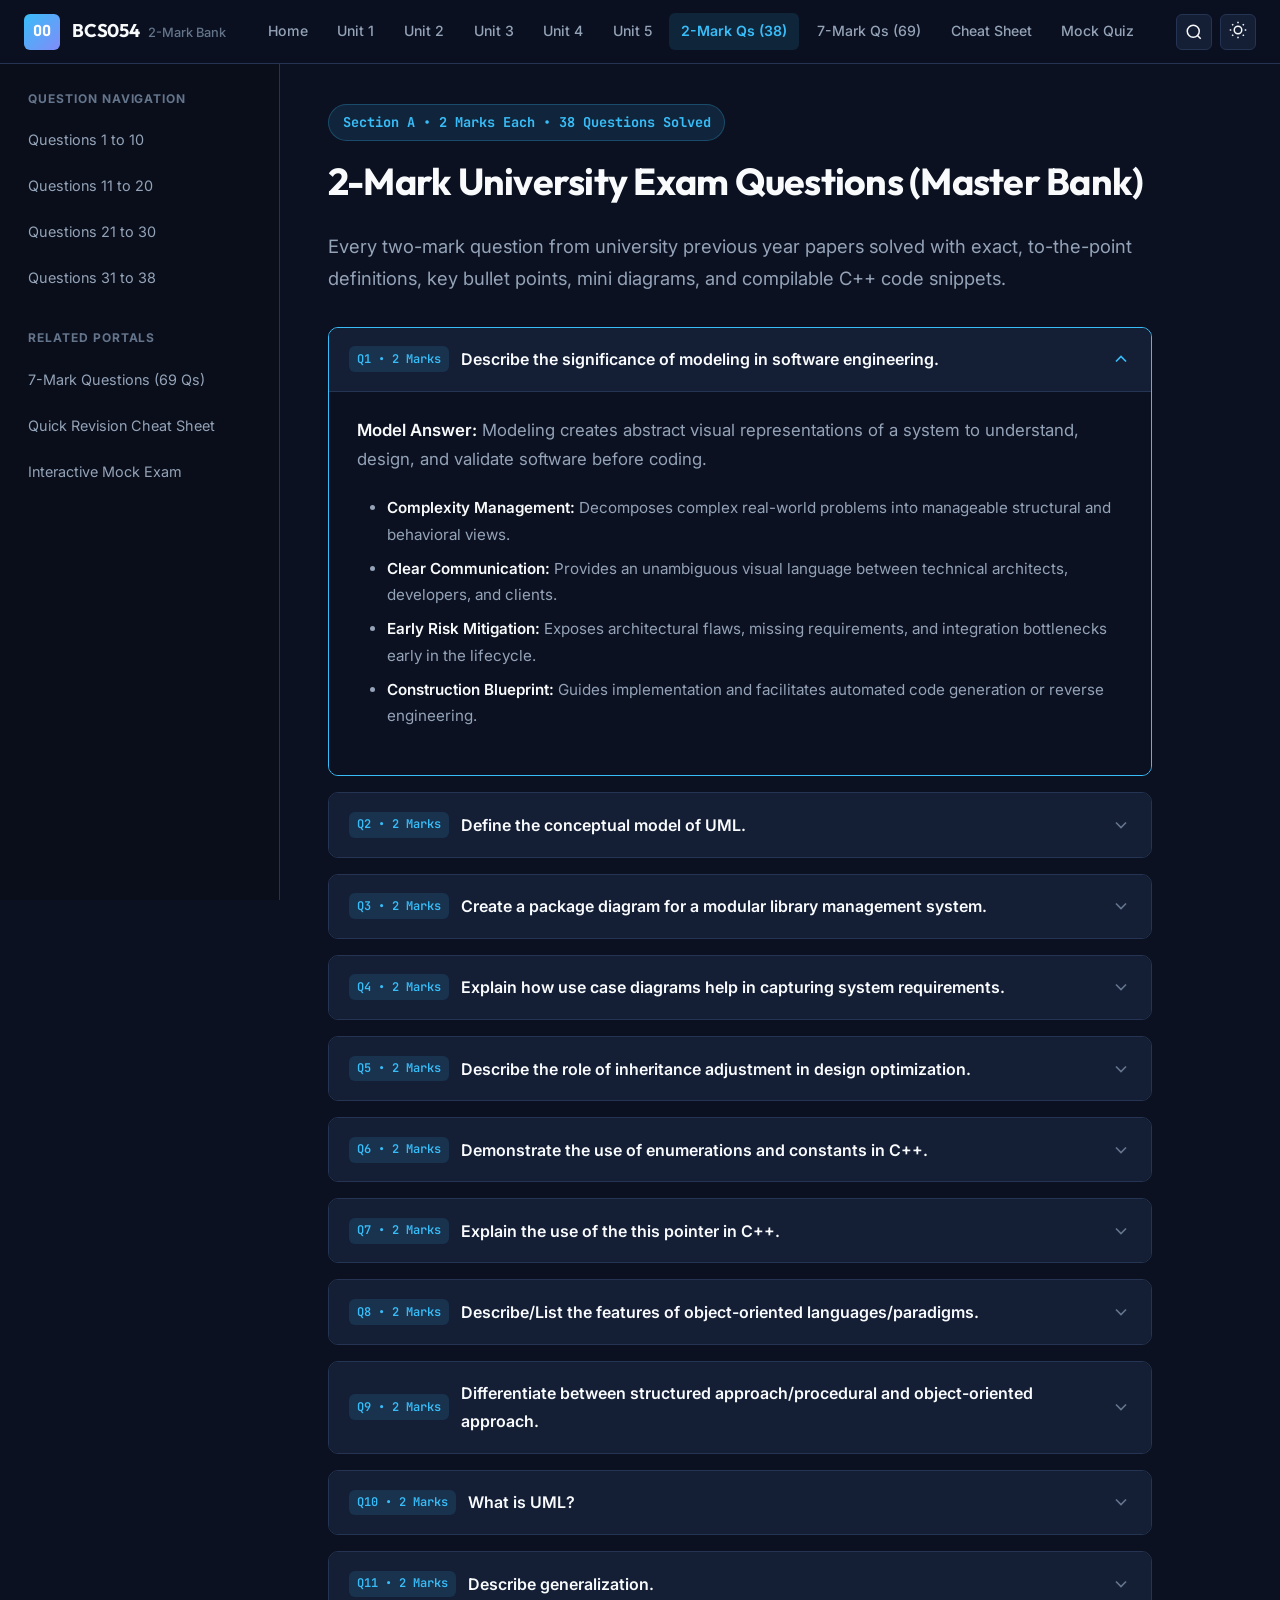
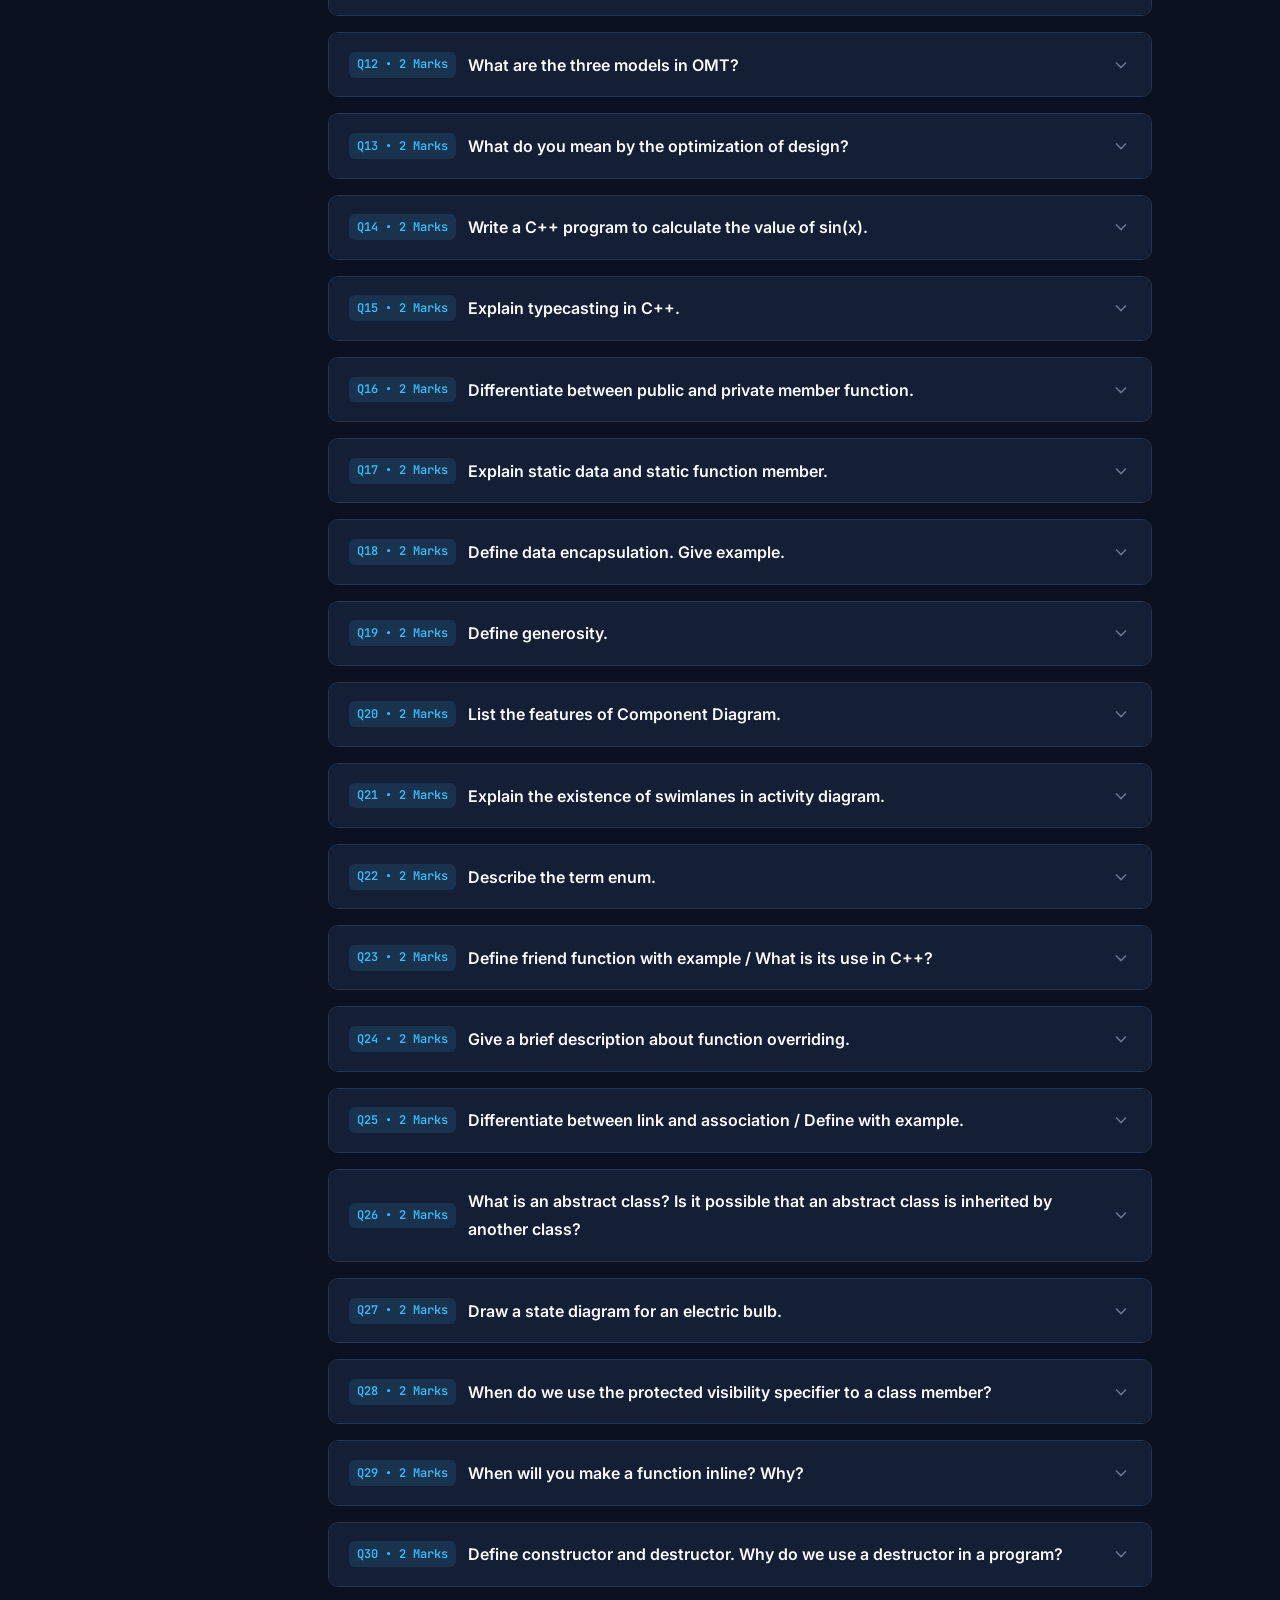
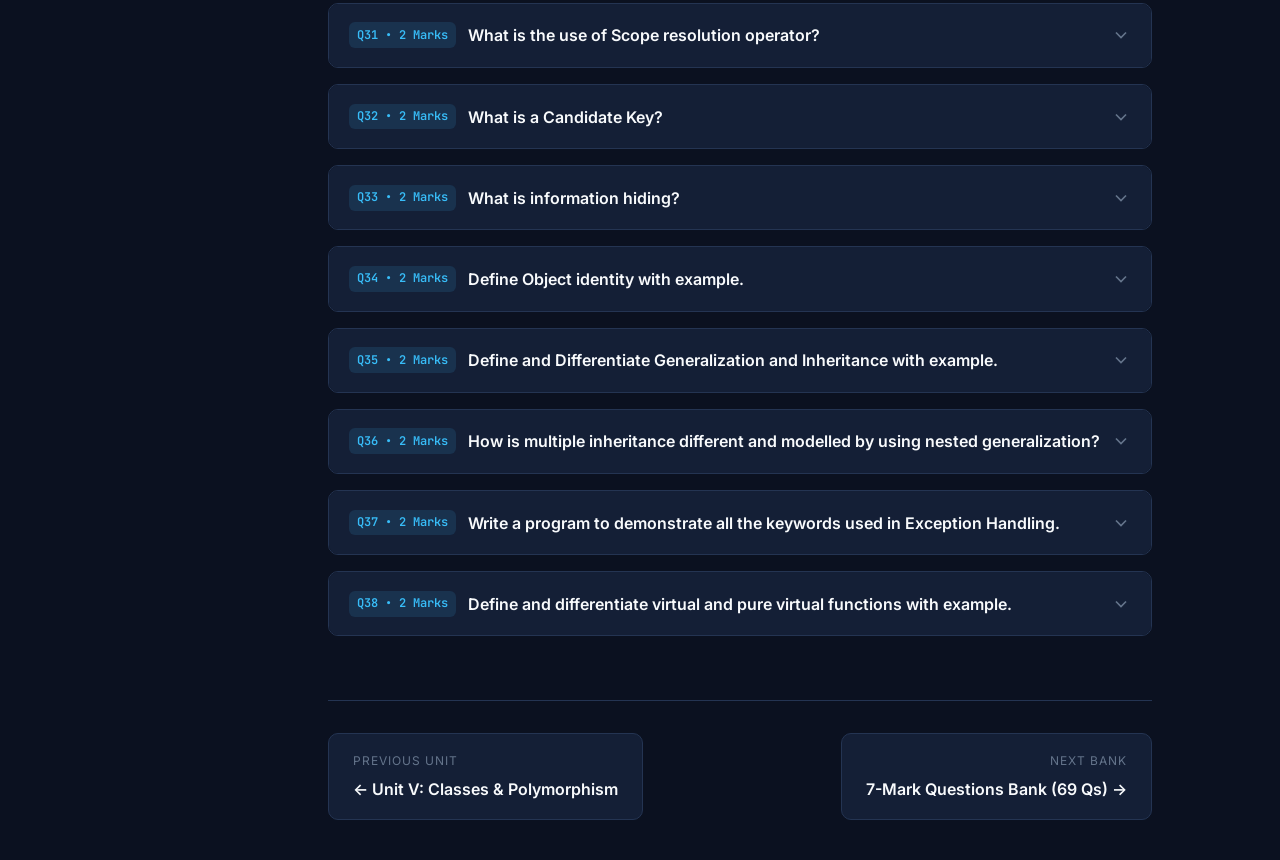
==== 2marks.html @ 36a3852a "Complete BCS054 Object Oriented System Design Web Portal with 2-Mark and 7-Mark Question Banks, Visu" ====
<!DOCTYPE html>
<html lang="en" data-theme="dark">
<head>
  <meta charset="UTF-8">
  <meta name="viewport" content="width=device-width, initial-scale=1.0">
  <title>2-Mark Questions Solved Bank (All 38 PYQs) | BCS054</title>
  <meta name="description" content="Complete Solved Bank for all 38 Two-Mark Short Answer Questions from University Previous Year Question Papers for BCS054 - Object Oriented System Design with C++.">
  <link rel="preconnect" href="https://fonts.googleapis.com">
  <link rel="preconnect" href="https://fonts.gstatic.com" crossorigin>
  <link href="https://fonts.googleapis.com/css2?family=Inter:wght@400;500;600;700&family=JetBrains+Mono:wght@400;600;700&family=Outfit:wght@600;700;800&display=swap" rel="stylesheet">
  <link rel="stylesheet" href="css/style.css">
</head>
<body>
  <div id="reading-progress"></div>

  <!-- Site Header -->
  <header class="site-header">
    <div class="header-left">
      <a href="index.html" class="brand-link">
        <div class="brand-logo">OO</div>
        <div>
          <span class="brand-title">BCS054</span>
          <span class="brand-subtitle">2-Mark Bank</span>
        </div>
      </a>
    </div>

    <nav class="header-nav">
      <a href="index.html" class="nav-link">Home</a>
      <a href="unit1.html" class="nav-link">Unit 1</a>
      <a href="unit2.html" class="nav-link">Unit 2</a>
      <a href="unit3.html" class="nav-link">Unit 3</a>
      <a href="unit4.html" class="nav-link">Unit 4</a>
      <a href="unit5.html" class="nav-link">Unit 5</a>
      <a href="2marks.html" class="nav-link active">2-Mark Qs (38)</a>
      <a href="7marks.html" class="nav-link">7-Mark Qs (69)</a>
      <a href="cheat-sheet.html" class="nav-link">Cheat Sheet</a>
      <a href="quiz.html" class="nav-link">Mock Quiz</a>
    </nav>

    <div class="header-actions">
      <button class="icon-button" id="search-btn" title="Search Questions (Ctrl+K)">
        <svg width="18" height="18" viewBox="0 0 24 24" fill="none" stroke="currentColor" stroke-width="2"><circle cx="11" cy="11" r="8"></circle><line x1="21" y1="21" x2="16.65" y2="16.65"></line></svg>
      </button>
      <button class="icon-button" id="theme-toggle" title="Toggle Theme">
        <span id="theme-icon"></span>
      </button>
      <button class="icon-button mobile-menu-toggle" id="mobile-menu-toggle" title="Menu">
        <svg width="18" height="18" viewBox="0 0 24 24" fill="none" stroke="currentColor" stroke-width="2"><line x1="3" y1="12" x2="21" y2="12"></line><line x1="3" y1="6" x2="21" y2="6"></line><line x1="3" y1="18" x2="21" y2="18"></line></svg>
      </button>
    </div>
  </header>

  <div class="app-container">
    
    <!-- Sidebar Navigation -->
    <aside class="sidebar">
      <div class="sidebar-section">
        <div class="sidebar-title">Question Navigation</div>
        <ul class="sidebar-menu">
          <li class="sidebar-item"><a href="#q1-q10" class="sidebar-link">Questions 1 to 10</a></li>
          <li class="sidebar-item"><a href="#q11-q20" class="sidebar-link">Questions 11 to 20</a></li>
          <li class="sidebar-item"><a href="#q21-q30" class="sidebar-link">Questions 21 to 30</a></li>
          <li class="sidebar-item"><a href="#q31-q38" class="sidebar-link">Questions 31 to 38</a></li>
        </ul>
      </div>

      <div class="sidebar-section">
        <div class="sidebar-title">Related Portals</div>
        <ul class="sidebar-menu">
          <li class="sidebar-item"><a href="7marks.html" class="sidebar-link">7-Mark Questions (69 Qs)</a></li>
          <li class="sidebar-item"><a href="cheat-sheet.html" class="sidebar-link">Quick Revision Cheat Sheet</a></li>
          <li class="sidebar-item"><a href="quiz.html" class="sidebar-link">Interactive Mock Exam</a></li>
        </ul>
      </div>
    </aside>

    <!-- Main Content -->
    <main class="main-content">
      
      <div class="course-badge">Section A • 2 Marks Each • 38 Questions Solved</div>
      <h1>2-Mark University Exam Questions (Master Bank)</h1>
      <p style="font-size: 1.15rem; color: var(--text-secondary); margin-bottom: 2rem;">
        Every two-mark question from university previous year papers solved with exact, to-the-point definitions, key bullet points, mini diagrams, and compilable C++ code snippets.
      </p>

      <div class="accordion-group">

        <!-- Q1 -->
        <div class="accordion-item open" id="q1-q10">
          <div class="accordion-header">
            <div class="accordion-question">
              <span class="question-badge">Q1 • 2 Marks</span>
              <span>Describe the significance of modeling in software engineering.</span>
            </div>
            <svg class="accordion-icon" viewBox="0 0 24 24" fill="none" stroke="currentColor" stroke-width="2"><polyline points="6 9 12 15 18 9"></polyline></svg>
          </div>
          <div class="accordion-content">
            <p><strong>Model Answer:</strong> Modeling creates abstract visual representations of a system to understand, design, and validate software before coding.</p>
            <ul>
              <li><strong>Complexity Management:</strong> Decomposes complex real-world problems into manageable structural and behavioral views.</li>
              <li><strong>Clear Communication:</strong> Provides an unambiguous visual language between technical architects, developers, and clients.</li>
              <li><strong>Early Risk Mitigation:</strong> Exposes architectural flaws, missing requirements, and integration bottlenecks early in the lifecycle.</li>
              <li><strong>Construction Blueprint:</strong> Guides implementation and facilitates automated code generation or reverse engineering.</li>
            </ul>
          </div>
        </div>

        <!-- Q2 -->
        <div class="accordion-item">
          <div class="accordion-header">
            <div class="accordion-question">
              <span class="question-badge">Q2 • 2 Marks</span>
              <span>Define the conceptual model of UML.</span>
            </div>
            <svg class="accordion-icon" viewBox="0 0 24 24" fill="none" stroke="currentColor" stroke-width="2"><polyline points="6 9 12 15 18 9"></polyline></svg>
          </div>
          <div class="accordion-content">
            <p><strong>Model Answer:</strong> The conceptual model of UML comprises three foundational pillars:</p>
            <ol>
              <li><strong>Building Blocks:</strong> Things (Structural, Behavioral, Grouping, Annotational), Relationships (Dependency, Association, Generalization, Realization), and Diagrams.</li>
              <li><strong>Rules:</strong> Syntactic and semantic rules governing Names, Scope, Visibility, Integrity, and Execution.</li>
              <li><strong>Common Mechanisms:</strong> Specifications, Adornments, Common Divisions (Class vs Object, Interface vs Implementation), and Extensibility (Stereotypes, Tagged Values, Constraints).</li>
            </ol>
          </div>
        </div>

        <!-- Q3 -->
        <div class="accordion-item">
          <div class="accordion-header">
            <div class="accordion-question">
              <span class="question-badge">Q3 • 2 Marks</span>
              <span>Create a package diagram for a modular library management system.</span>
            </div>
            <svg class="accordion-icon" viewBox="0 0 24 24" fill="none" stroke="currentColor" stroke-width="2"><polyline points="6 9 12 15 18 9"></polyline></svg>
          </div>
          <div class="accordion-content">
            <p><strong>Package Architecture Model:</strong></p>
            <div class="canva-diagram-card">
              <div class="canva-diagram-header">
                <span class="canva-diagram-title">Modular Library Package Architecture</span>
                <span class="canva-pill-badge">UML Package</span>
              </div>
              <div class="canva-tier-grid">
                <div class="canva-tier-card">
                  <span class="canva-tier-title">User Interface Layer</span>
                  <div class="canva-tier-subitem">WebPortalPackage</div>
                  <div class="canva-tier-subitem">MobileAppPackage</div>
                </div>
                <div class="canva-tier-card">
                  <span class="canva-tier-title">Business Logic Layer (&lt;&lt;import&gt;&gt;)</span>
                  <div class="canva-tier-subitem">CatalogService</div>
                  <div class="canva-tier-subitem">BorrowingService</div>
                </div>
                <div class="canva-tier-card">
                  <span class="canva-tier-title">Data Access Layer (&lt;&lt;access&gt;&gt;)</span>
                  <div class="canva-tier-subitem">BookRepository</div>
                  <div class="canva-tier-subitem">MemberRepository</div>
                </div>
              </div>
            </div>
          </div>
        </div>

        <!-- Q4 -->
        <div class="accordion-item">
          <div class="accordion-header">
            <div class="accordion-question">
              <span class="question-badge">Q4 • 2 Marks</span>
              <span>Explain how use case diagrams help in capturing system requirements.</span>
            </div>
            <svg class="accordion-icon" viewBox="0 0 24 24" fill="none" stroke="currentColor" stroke-width="2"><polyline points="6 9 12 15 18 9"></polyline></svg>
          </div>
          <div class="accordion-content">
            <p><strong>Model Answer:</strong></p>
            <ul>
              <li><strong>System Boundaries:</strong> Delineates internal system scope from the external environment.</li>
              <li><strong>Actor Identification:</strong> Identifies all direct human roles and external systems interacting with the application.</li>
              <li><strong>Functional Behavior:</strong> Captures discrete user goals as ellipses, using <code>&lt;&lt;include&gt;&gt;</code> (mandatory sub-routines) and <code>&lt;&lt;extend&gt;&gt;</code> (conditional options).</li>
              <li><strong>Testing Baseline:</strong> Serves as the direct input for creating user acceptance test suites.</li>
            </ul>
          </div>
        </div>

        <!-- Q5 -->
        <div class="accordion-item">
          <div class="accordion-header">
            <div class="accordion-question">
              <span class="question-badge">Q5 • 2 Marks</span>
              <span>Describe the role of inheritance adjustment in design optimization.</span>
            </div>
            <svg class="accordion-icon" viewBox="0 0 24 24" fill="none" stroke="currentColor" stroke-width="2"><polyline points="6 9 12 15 18 9"></polyline></svg>
          </div>
          <div class="accordion-content">
            <p><strong>Model Answer:</strong> In the Object Design phase, inheritance hierarchies are restructured to improve efficiency and maintainability:</p>
            <ul>
              <li><strong>Factoring Common Attributes & Methods:</strong> Pushing identical members upward into abstract base superclasses.</li>
              <li><strong>Eliminating Redundant Leaf Classes:</strong> Collapsing classes with trivial differences into single parameterized classes.</li>
              <li><strong>Replacing Inheritance with Delegation:</strong> Replacing deep, brittle inheritance coupling with object composition where an "is-a" taxonomy is weak.</li>
            </ul>
          </div>
        </div>

        <!-- Q6 -->
        <div class="accordion-item">
          <div class="accordion-header">
            <div class="accordion-question">
              <span class="question-badge">Q6 • 2 Marks</span>
              <span>Demonstrate the use of enumerations and constants in C++.</span>
            </div>
            <svg class="accordion-icon" viewBox="0 0 24 24" fill="none" stroke="currentColor" stroke-width="2"><polyline points="6 9 12 15 18 9"></polyline></svg>
          </div>
          <div class="accordion-content">
            <div class="code-container">
              <pre><code>#include &lt;iostream&gt;

// Scoped Enumeration (enum class)
enum class OrderStatus { PENDING, PROCESSING, COMPLETED };

// Constants
const double TAX_RATE = 0.18;
constexpr int MAX_ITEMS = 50;

int main() {
    OrderStatus current = OrderStatus::PROCESSING;
    if (current == OrderStatus::PROCESSING) {
        std::cout << "Order active. Tax: " << TAX_RATE << " Max: " << MAX_ITEMS << "\n";
    }
    return 0;
}</code></pre>
            </div>
          </div>
        </div>

        <!-- Q7 -->
        <div class="accordion-item">
          <div class="accordion-header">
            <div class="accordion-question">
              <span class="question-badge">Q7 • 2 Marks</span>
              <span>Explain the use of the this pointer in C++.</span>
            </div>
            <svg class="accordion-icon" viewBox="0 0 24 24" fill="none" stroke="currentColor" stroke-width="2"><polyline points="6 9 12 15 18 9"></polyline></svg>
          </div>
          <div class="accordion-content">
            <p><strong>Model Answer:</strong> The <code>this</code> pointer is an implicit, constant pointer (<code>ClassName* const this</code>) passed to all non-static member functions, holding the memory address of the invoking instance.</p>
            <ul>
              <li><strong>Disambiguating Shadowed Members:</strong> <code>this-&gt;val = val;</code> when parameter names match member variables.</li>
              <li><strong>Method Chaining:</strong> Returning <code>*this</code> by reference (e.g. <code>return *this;</code>) allowing cascading calls like <code>obj.setA(5).setB(10);</code>.</li>
            </ul>
          </div>
        </div>

        <!-- Q8 -->
        <div class="accordion-item">
          <div class="accordion-header">
            <div class="accordion-question">
              <span class="question-badge">Q8 • 2 Marks</span>
              <span>Describe/List the features of object-oriented languages/paradigms.</span>
            </div>
            <svg class="accordion-icon" viewBox="0 0 24 24" fill="none" stroke="currentColor" stroke-width="2"><polyline points="6 9 12 15 18 9"></polyline></svg>
          </div>
          <div class="accordion-content">
            <p><strong>Model Answer:</strong></p>
            <ol>
              <li><strong>Abstraction:</strong> Representing essential features while hiding background details.</li>
              <li><strong>Encapsulation:</strong> Bundling data and methods into a single class container.</li>
              <li><strong>Information Hiding:</strong> Restricting direct state access via <code>private</code>/<code>protected</code> specifiers.</li>
              <li><strong>Inheritance:</strong> Reusing and extending existing class definitions in a taxonomic hierarchy.</li>
              <li><strong>Polymorphism:</strong> Enabling a single interface to exhibit multiple runtime behaviors.</li>
              <li><strong>Dynamic Binding:</strong> Resolving method addresses dynamically at runtime via VTables.</li>
            </ol>
          </div>
        </div>

        <!-- Q9 -->
        <div class="accordion-item">
          <div class="accordion-header">
            <div class="accordion-question">
              <span class="question-badge">Q9 • 2 Marks</span>
              <span>Differentiate between structured approach/procedural and object-oriented approach.</span>
            </div>
            <svg class="accordion-icon" viewBox="0 0 24 24" fill="none" stroke="currentColor" stroke-width="2"><polyline points="6 9 12 15 18 9"></polyline></svg>
          </div>
          <div class="accordion-content">
            <div class="table-wrapper">
              <table>
                <thead>
                  <tr><th>Dimension</th><th>Structured / Procedural Approach</th><th>Object-Oriented Approach</th></tr>
                </thead>
                <tbody>
                  <tr><td><strong>Primary Unit</strong></td><td>Functions / Subroutines</td><td>Classes and Objects</td></tr>
                  <tr><td><strong>Data Handling</strong></td><td>Data moves passively between global functions</td><td>Data is private and encapsulated within classes</td></tr>
                  <tr><td><strong>Decomposition</strong></td><td>Top-down functional decomposition</td><td>Entity-centric object abstraction</td></tr>
                  <tr><td><strong>Reusability</strong></td><td>Low (code tied to specific flow)</td><td>High (Inheritance, Polymorphism, Templates)</td></tr>
                </tbody>
              </table>
            </div>
          </div>
        </div>

        <!-- Q10 -->
        <div class="accordion-item">
          <div class="accordion-header">
            <div class="accordion-question">
              <span class="question-badge">Q10 • 2 Marks</span>
              <span>What is UML?</span>
            </div>
            <svg class="accordion-icon" viewBox="0 0 24 24" fill="none" stroke="currentColor" stroke-width="2"><polyline points="6 9 12 15 18 9"></polyline></svg>
          </div>
          <div class="accordion-content">
            <p><strong>Model Answer:</strong> The <strong>Unified Modeling Language (UML)</strong> is an industry-standard visual modeling language standardized by the Object Management Group (OMG) in 1997. It is used to <strong>specify, visualize, construct, and document</strong> the software artifacts of object-oriented systems by unifying the Booch, OMT (Rumbaugh), and OOSE (Jacobson) methodologies.</p>
          </div>
        </div>

        <!-- Q11 -->
        <div class="accordion-item" id="q11-q20">
          <div class="accordion-header">
            <div class="accordion-question">
              <span class="question-badge">Q11 • 2 Marks</span>
              <span>Describe generalization.</span>
            </div>
            <svg class="accordion-icon" viewBox="0 0 24 24" fill="none" stroke="currentColor" stroke-width="2"><polyline points="6 9 12 15 18 9"></polyline></svg>
          </div>
          <div class="accordion-content">
            <p><strong>Model Answer:</strong> Generalization is a taxonomic "is-a" relationship between a general class (superclass/base class) and a specialized class (subclass/derived class). The specialized class inherits all attributes, operations, and relationships of the general class, and can add new members or override inherited operations. Represented in UML by a solid line with a hollow triangular arrowhead pointing to the superclass (<code>──────▷</code>).</p>
          </div>
        </div>

        <!-- Q12 -->
        <div class="accordion-item">
          <div class="accordion-header">
            <div class="accordion-question">
              <span class="question-badge">Q12 • 2 Marks</span>
              <span>What are the three models in OMT?</span>
            </div>
            <svg class="accordion-icon" viewBox="0 0 24 24" fill="none" stroke="currentColor" stroke-width="2"><polyline points="6 9 12 15 18 9"></polyline></svg>
          </div>
          <div class="accordion-content">
            <p><strong>Model Answer:</strong> In James Rumbaugh’s Object Modeling Technique (OMT), a system is characterized across three orthogonal perspectives:</p>
            <ol>
              <li><strong>Object Model:</strong> Static structural blueprint (Classes, Attributes, Operations, Relationships).</li>
              <li><strong>Dynamic Model:</strong> Temporal behavior and state changes over time (State Machines, Events).</li>
              <li><strong>Functional Model:</strong> Computational data transformations (Data Flow Diagrams, Functions).</li>
            </ol>
          </div>
        </div>

        <!-- Q13 -->
        <div class="accordion-item">
          <div class="accordion-header">
            <div class="accordion-question">
              <span class="question-badge">Q13 • 2 Marks</span>
              <span>What do you mean by the optimization of design?</span>
            </div>
            <svg class="accordion-icon" viewBox="0 0 24 24" fill="none" stroke="currentColor" stroke-width="2"><polyline points="6 9 12 15 18 9"></polyline></svg>
          </div>
          <div class="accordion-content">
            <p><strong>Model Answer:</strong> Design optimization is the process of refining object design models to improve execution speed, minimize memory usage, and reduce communication latency without destroying modularity. Key techniques include: adding redundant direct associations to eliminate graph traversals, caching expensive derived attributes, and rearranging conditional execution paths.</p>
          </div>
        </div>

        <!-- Q14 -->
        <div class="accordion-item">
          <div class="accordion-header">
            <div class="accordion-question">
              <span class="question-badge">Q14 • 2 Marks</span>
              <span>Write a C++ program to calculate the value of sin(x).</span>
            </div>
            <svg class="accordion-icon" viewBox="0 0 24 24" fill="none" stroke="currentColor" stroke-width="2"><polyline points="6 9 12 15 18 9"></polyline></svg>
          </div>
          <div class="accordion-content">
            <div class="code-container">
              <pre><code>#include &lt;iostream&gt;
#include &lt;cmath&gt;

// Calculates sin(x) using Taylor Series: x - x^3/3! + x^5/5! - x^7/7! ...
double calculateSin(double degrees, int terms = 10) {
    double rad = degrees * (M_PI / 180.0); // Convert degrees to radians
    double sum = 0.0, term = rad;
    for (int i = 1; i <= terms; i++) {
        sum += term;
        term = -term * rad * rad / ((2 * i) * (2 * i + 1));
    }
    return sum;
}

int main() {
    double deg = 30.0;
    std::cout << "sin(" << deg << ") = " << calculateSin(deg) << "\n"; // ~0.5
    return 0;
}</code></pre>
            </div>
          </div>
        </div>

        <!-- Q15 -->
        <div class="accordion-item">
          <div class="accordion-header">
            <div class="accordion-question">
              <span class="question-badge">Q15 • 2 Marks</span>
              <span>Explain typecasting in C++.</span>
            </div>
            <svg class="accordion-icon" viewBox="0 0 24 24" fill="none" stroke="currentColor" stroke-width="2"><polyline points="6 9 12 15 18 9"></polyline></svg>
          </div>
          <div class="accordion-content">
            <p><strong>Model Answer:</strong> Typecasting is the explicit or implicit conversion of a variable from one data type to another. Modern C++ provides four explicit cast operators:</p>
            <ul>
              <li><code>static_cast&lt;T&gt;(e)</code>: Standard compile-time numeric and pointer conversions.</li>
              <li><code>dynamic_cast&lt;T&gt;(e)</code>: Runtime polymorphic downcasting verified via RTTI.</li>
              <li><code>const_cast&lt;T&gt;(e)</code>: Adds or strips <code>const</code>/<code>volatile</code> qualifiers.</li>
              <li><code>reinterpret_cast&lt;T&gt;(e)</code>: Low-level bit-pattern reinterpretation (e.g. pointer to integer).</li>
            </ul>
          </div>
        </div>

        <!-- Q16 -->
        <div class="accordion-item">
          <div class="accordion-header">
            <div class="accordion-question">
              <span class="question-badge">Q16 • 2 Marks</span>
              <span>Differentiate between public and private member function.</span>
            </div>
            <svg class="accordion-icon" viewBox="0 0 24 24" fill="none" stroke="currentColor" stroke-width="2"><polyline points="6 9 12 15 18 9"></polyline></svg>
          </div>
          <div class="accordion-content">
            <ul>
              <li><strong>Public Member Function (<code>public:</code>):</strong> Accessible from any external function or scope. Represents the public interface and contract of the class.</li>
              <li><strong>Private Member Function (<code>private:</code>):</strong> Accessible <strong>only</strong> by other member functions of the same class (and declared friend functions). Used for internal helper routines and algorithms.</li>
            </ul>
          </div>
        </div>

        <!-- Q17 -->
        <div class="accordion-item">
          <div class="accordion-header">
            <div class="accordion-question">
              <span class="question-badge">Q17 • 2 Marks</span>
              <span>Explain static data and static function member.</span>
            </div>
            <svg class="accordion-icon" viewBox="0 0 24 24" fill="none" stroke="currentColor" stroke-width="2"><polyline points="6 9 12 15 18 9"></polyline></svg>
          </div>
          <div class="accordion-content">
            <ul>
              <li><strong>Static Data Member:</strong> A single shared class variable allocated in the static data segment across all object instances. Must be defined in global file scope outside the class.</li>
              <li><strong>Static Member Function:</strong> A class-level function callable without an object instance (<code>Class::func()</code>). It has <strong>no <code>this</code> pointer</strong> and can only access other static members.</li>
            </ul>
          </div>
        </div>

        <!-- Q18 -->
        <div class="accordion-item">
          <div class="accordion-header">
            <div class="accordion-question">
              <span class="question-badge">Q18 • 2 Marks</span>
              <span>Define data encapsulation. Give example.</span>
            </div>
            <svg class="accordion-icon" viewBox="0 0 24 24" fill="none" stroke="currentColor" stroke-width="2"><polyline points="6 9 12 15 18 9"></polyline></svg>
          </div>
          <div class="accordion-content">
            <p><strong>Model Answer:</strong> Data Encapsulation is the mechanism of bundling data members (attributes) and member functions (behavior) into a single physical unit (a class).</p>
            <div class="code-container">
              <pre><code>class Rectangle {
private:
    double length, width; // Encapsulated private state
public:
    Rectangle(double l, double w) : length(l), width(w) {}
    double getArea() const { return length * width; } // Encapsulated operation
};</code></pre>
            </div>
          </div>
        </div>

        <!-- Q19 -->
        <div class="accordion-item">
          <div class="accordion-header">
            <div class="accordion-question">
              <span class="question-badge">Q19 • 2 Marks</span>
              <span>Define generosity.</span>
            </div>
            <svg class="accordion-icon" viewBox="0 0 24 24" fill="none" stroke="currentColor" stroke-width="2"><polyline points="6 9 12 15 18 9"></polyline></svg>
          </div>
          <div class="accordion-content">
            <p><strong>Model Answer:</strong> <strong>Generosity</strong> (also known as <em>Genericity</em>) is the object-oriented capability to define classes, algorithms, and data structures with parameterized types. This enables code reuse across arbitrary data types with compile-time type safety and zero runtime overhead. Implemented in C++ via Templates (e.g. <code>template &lt;typename T&gt;</code>).</p>
          </div>
        </div>

        <!-- Q20 -->
        <div class="accordion-item">
          <div class="accordion-header">
            <div class="accordion-question">
              <span class="question-badge">Q20 • 2 Marks</span>
              <span>List the features of Component Diagram.</span>
            </div>
            <svg class="accordion-icon" viewBox="0 0 24 24" fill="none" stroke="currentColor" stroke-width="2"><polyline points="6 9 12 15 18 9"></polyline></svg>
          </div>
          <div class="accordion-content">
            <ol>
              <li><strong>Models Physical Modularity:</strong> Represents software binaries, shared libraries (<code>.so</code>/<code>.dll</code>), and executables.</li>
              <li><strong>Provided Interfaces (Lollipop <code>───O</code>):</strong> Displays operations and services exported by the component.</li>
              <li><strong>Required Interfaces (Socket <code>───(</code>):</strong> Displays dependencies required by the component from external providers.</li>
              <li><strong>Ports and Internal Wiring:</strong> Illustrates encapsulation boundaries and internal subsystem wiring.</li>
            </ol>
          </div>
        </div>

        <!-- Q21 -->
        <div class="accordion-item" id="q21-q30">
          <div class="accordion-header">
            <div class="accordion-question">
              <span class="question-badge">Q21 • 2 Marks</span>
              <span>Explain the existence of swimlanes in activity diagram.</span>
            </div>
            <svg class="accordion-icon" viewBox="0 0 24 24" fill="none" stroke="currentColor" stroke-width="2"><polyline points="6 9 12 15 18 9"></polyline></svg>
          </div>
          <div class="accordion-content">
            <p><strong>Model Answer:</strong> <strong>Swimlanes</strong> are vertical or horizontal partitions in an Activity Diagram that assign responsibility for actions to specific organizational departments, roles, or software subsystems. They make it explicit not just <em>what</em> actions occur, but <em>who</em> or <em>which subsystem class</em> executes each step in a workflow.</p>
          </div>
        </div>

        <!-- Q22 -->
        <div class="accordion-item">
          <div class="accordion-header">
            <div class="accordion-question">
              <span class="question-badge">Q22 • 2 Marks</span>
              <span>Describe the term enum.</span>
            </div>
            <svg class="accordion-icon" viewBox="0 0 24 24" fill="none" stroke="currentColor" stroke-width="2"><polyline points="6 9 12 15 18 9"></polyline></svg>
          </div>
          <div class="accordion-content">
            <p><strong>Model Answer:</strong> An <code>enum</code> (enumeration) is a user-defined type consisting of a set of named integral constants.</p>
            <ul>
              <li><strong>Unscoped <code>enum</code>:</strong> Exports names to the enclosing scope and implicitly converts to integers.</li>
              <li><strong>Scoped <code>enum class</code> (C++11):</strong> Strongly typed, prevents name pollution (accessed via <code>Color::RED</code>), and disallows unsafe implicit integer conversions.</li>
            </ul>
          </div>
        </div>

        <!-- Q23 -->
        <div class="accordion-item">
          <div class="accordion-header">
            <div class="accordion-question">
              <span class="question-badge">Q23 • 2 Marks</span>
              <span>Define friend function with example / What is its use in C++?</span>
            </div>
            <svg class="accordion-icon" viewBox="0 0 24 24" fill="none" stroke="currentColor" stroke-width="2"><polyline points="6 9 12 15 18 9"></polyline></svg>
          </div>
          <div class="accordion-content">
            <p><strong>Model Answer:</strong> A <strong>friend function</strong> is a non-member external function granted access to the <code>private</code> and <code>protected</code> members of a class using the <code>friend</code> keyword.</p>
            <div class="code-container">
              <pre><code>class Point {
private:
    int x, y;
public:
    Point(int a, int b) : x(a), y(b) {}
    friend void printCoords(const Point& p); // Friend declaration
};

void printCoords(const Point& p) {
    std::cout << "(" << p.x << ", " << p.y << ")\n"; // Direct private access
}</code></pre>
            </div>
          </div>
        </div>

        <!-- Q24 -->
        <div class="accordion-item">
          <div class="accordion-header">
            <div class="accordion-question">
              <span class="question-badge">Q24 • 2 Marks</span>
              <span>Give a brief description about function overriding.</span>
            </div>
            <svg class="accordion-icon" viewBox="0 0 24 24" fill="none" stroke="currentColor" stroke-width="2"><polyline points="6 9 12 15 18 9"></polyline></svg>
          </div>
          <div class="accordion-content">
            <p><strong>Model Answer:</strong> Function Overriding occurs when a derived class redefines a member function of its base class with the <strong>exact same name, parameter types, and return type</strong>. In C++, dynamic runtime overriding requires declaring the base function as <code>virtual</code>, enabling dynamic dispatch via the VTable.</p>
          </div>
        </div>

        <!-- Q25 -->
        <div class="accordion-item">
          <div class="accordion-header">
            <div class="accordion-question">
              <span class="question-badge">Q25 • 2 Marks</span>
              <span>Differentiate between link and association / Define with example.</span>
            </div>
            <svg class="accordion-icon" viewBox="0 0 24 24" fill="none" stroke="currentColor" stroke-width="2"><polyline points="6 9 12 15 18 9"></polyline></svg>
          </div>
          <div class="accordion-content">
            <ul>
              <li><strong>Association:</strong> An abstract structural relationship between two <strong>classes</strong> describing possible connections (e.g. <code>Class Student</code> $\longleftrightarrow$ <code>Class Course</code>).</li>
              <li><strong>Link:</strong> A concrete physical connection between two specific <strong>object instances</strong> in memory at runtime (e.g. <code><u>alice : Student</u></code> has a link to <code><u>cs101 : Course</u></code>).</li>
              <li><em>Analogy:</em> Association is to Link what a Class is to an Object.</li>
            </ul>
          </div>
        </div>

        <!-- Q26 -->
        <div class="accordion-item">
          <div class="accordion-header">
            <div class="accordion-question">
              <span class="question-badge">Q26 • 2 Marks</span>
              <span>What is an abstract class? Is it possible that an abstract class is inherited by another class?</span>
            </div>
            <svg class="accordion-icon" viewBox="0 0 24 24" fill="none" stroke="currentColor" stroke-width="2"><polyline points="6 9 12 15 18 9"></polyline></svg>
          </div>
          <div class="accordion-content">
            <p><strong>Model Answer:</strong> An <strong>Abstract Class</strong> is a class that contains at least one **Pure Virtual Function** (<code>virtual void func() = 0;</code>). It cannot be instantiated directly and serves as an interface contract.</p>
            <p><strong>Inheritance:</strong> Yes, abstract classes are explicitly designed to be inherited. If a derived subclass implements all pure virtual functions, it becomes a concrete instantiable class; otherwise, it remains abstract.</p>
          </div>
        </div>

        <!-- Q27 -->
        <div class="accordion-item">
          <div class="accordion-header">
            <div class="accordion-question">
              <span class="question-badge">Q27 • 2 Marks</span>
              <span>Draw a state diagram for an electric bulb.</span>
            </div>
            <svg class="accordion-icon" viewBox="0 0 24 24" fill="none" stroke="currentColor" stroke-width="2"><polyline points="6 9 12 15 18 9"></polyline></svg>
          </div>
          <div class="accordion-content">
            <div class="canva-diagram-card">
              <div class="canva-diagram-header">
                <span class="canva-diagram-title">Electric Bulb Lifecycle State Machine</span>
                <span class="canva-pill-badge">UML Statechart</span>
              </div>
              <div class="canva-statechart-flow">
                <div class="canva-state-pill active-state">OFF State</div>
                <div class="canva-arrow">
                  <span class="canva-arrow-line">───────&gt;</span>
                  <span>switchOn()</span>
                </div>
                <div class="canva-state-pill">ON State</div>
                <div class="canva-arrow">
                  <span class="canva-arrow-line">───────&gt;</span>
                  <span>filamentBurned()</span>
                </div>
                <div class="canva-state-pill" style="border-color: #ef4444; color: #f87171;">BROKEN (Final)</div>
              </div>
            </div>
          </div>
        </div>

        <!-- Q28 -->
        <div class="accordion-item">
          <div class="accordion-header">
            <div class="accordion-question">
              <span class="question-badge">Q28 • 2 Marks</span>
              <span>When do we use the protected visibility specifier to a class member?</span>
            </div>
            <svg class="accordion-icon" viewBox="0 0 24 24" fill="none" stroke="currentColor" stroke-width="2"><polyline points="6 9 12 15 18 9"></polyline></svg>
          </div>
          <div class="accordion-content">
            <p><strong>Model Answer:</strong> The <code>protected</code> specifier is used when a class member must be hidden from external public access (preventing unauthorized modification) while still being directly accessible to **derived subclasses** in an inheritance hierarchy.</p>
          </div>
        </div>

        <!-- Q29 -->
        <div class="accordion-item">
          <div class="accordion-header">
            <div class="accordion-question">
              <span class="question-badge">Q29 • 2 Marks</span>
              <span>When will you make a function inline? Why?</span>
            </div>
            <svg class="accordion-icon" viewBox="0 0 24 24" fill="none" stroke="currentColor" stroke-width="2"><polyline points="6 9 12 15 18 9"></polyline></svg>
          </div>
          <div class="accordion-content">
            <p><strong>Model Answer:</strong> A function is made <code>inline</code> when it is **small (1 to 4 lines), simple, and executed frequently** inside performance-critical loops.</p>
            <p><strong>Why:</strong> It eliminates function call overhead (call stack frame creation, register push/pop, jump instructions) by expanding code directly at the call site with full compiler type checking.</p>
          </div>
        </div>

        <!-- Q30 -->
        <div class="accordion-item">
          <div class="accordion-header">
            <div class="accordion-question">
              <span class="question-badge">Q30 • 2 Marks</span>
              <span>Define constructor and destructor. Why do we use a destructor in a program?</span>
            </div>
            <svg class="accordion-icon" viewBox="0 0 24 24" fill="none" stroke="currentColor" stroke-width="2"><polyline points="6 9 12 15 18 9"></polyline></svg>
          </div>
          <div class="accordion-content">
            <ul>
              <li><strong>Constructor:</strong> A special member function sharing the class name that initializes object state upon creation.</li>
              <li><strong>Destructor:</strong> A member function prefixed with a tilde (<code>~ClassName()</code>) executed automatically when an object lifetime ends.</li>
              <li><strong>Why use Destructors:</strong> To release allocated system resources (freeing heap memory with <code>delete</code>, closing file descriptors, releasing locks) adhering to the RAII principle.</li>
            </ul>
          </div>
        </div>

        <!-- Q31 -->
        <div class="accordion-item" id="q31-q38">
          <div class="accordion-header">
            <div class="accordion-question">
              <span class="question-badge">Q31 • 2 Marks</span>
              <span>What is the use of Scope resolution operator?</span>
            </div>
            <svg class="accordion-icon" viewBox="0 0 24 24" fill="none" stroke="currentColor" stroke-width="2"><polyline points="6 9 12 15 18 9"></polyline></svg>
          </div>
          <div class="accordion-content">
            <p><strong>Model Answer:</strong> The Scope Resolution Operator (<code>::</code>) is used to:</p>
            <ol>
              <li>Access global variables when shadowed by local variables (<code>::globalVar</code>).</li>
              <li>Define member functions outside the class declaration (<code>void MyClass::method()</code>).</li>
              <li>Access static members of a class (<code>MyClass::staticMember</code>).</li>
              <li>Disambiguate namespace symbols (<code>std::cout</code>).</li>
            </ol>
          </div>
        </div>

        <!-- Q32 -->
        <div class="accordion-item">
          <div class="accordion-header">
            <div class="accordion-question">
              <span class="question-badge">Q32 • 2 Marks</span>
              <span>What is a Candidate Key?</span>
            </div>
            <svg class="accordion-icon" viewBox="0 0 24 24" fill="none" stroke="currentColor" stroke-width="2"><polyline points="6 9 12 15 18 9"></polyline></svg>
          </div>
          <div class="accordion-content">
            <p><strong>Model Answer:</strong> In object-oriented data modeling and relational databases, a **Candidate Key** is a minimal superkey—a minimal set of one or more attributes that uniquely identifies every entity or object instance within an entity set without containing redundant attributes.</p>
          </div>
        </div>

        <!-- Q33 -->
        <div class="accordion-item">
          <div class="accordion-header">
            <div class="accordion-question">
              <span class="question-badge">Q33 • 2 Marks</span>
              <span>What is information hiding?</span>
            </div>
            <svg class="accordion-icon" viewBox="0 0 24 24" fill="none" stroke="currentColor" stroke-width="2"><polyline points="6 9 12 15 18 9"></polyline></svg>
          </div>
          <div class="accordion-content">
            <p><strong>Model Answer:</strong> Information Hiding is the software design principle of segregating design decisions that are likely to change behind stable interfaces. It prevents client modules from depending on volatile internal representations, allowing internal algorithms and data structures to change without breaking external dependents.</p>
          </div>
        </div>

        <!-- Q34 -->
        <div class="accordion-item">
          <div class="accordion-header">
            <div class="accordion-question">
              <span class="question-badge">Q34 • 2 Marks</span>
              <span>Define Object identity with example.</span>
            </div>
            <svg class="accordion-icon" viewBox="0 0 24 24" fill="none" stroke="currentColor" stroke-width="2"><polyline points="6 9 12 15 18 9"></polyline></svg>
          </div>
          <div class="accordion-content">
            <p><strong>Model Answer:</strong> Object Identity is the property of an object that distinguishes it from all other objects regardless of attribute value equality, established by its unique physical memory address.</p>
            <p><strong>Example:</strong> Two `Account` objects `acc1` and `acc2` residing at addresses `0x7ffee1` and `0x7ffee8` have distinct identities even if both contain identical balance `$500.00`.</p>
          </div>
        </div>

        <!-- Q35 -->
        <div class="accordion-item">
          <div class="accordion-header">
            <div class="accordion-question">
              <span class="question-badge">Q35 • 2 Marks</span>
              <span>Define and Differentiate Generalization and Inheritance with example.</span>
            </div>
            <svg class="accordion-icon" viewBox="0 0 24 24" fill="none" stroke="currentColor" stroke-width="2"><polyline points="6 9 12 15 18 9"></polyline></svg>
          </div>
          <div class="accordion-content">
            <ul>
              <li><strong>Generalization (Design Concept):</strong> The conceptual taxonomic relationship in UML models discovering common abstractions across subclasses (e.g. `Vehicle` generalizes `Car`).</li>
              <li><strong>Inheritance (Implementation Mechanism):</strong> The physical coding construct in OOP languages enabling a derived class to inherit code and data from a base class (`class Car : public Vehicle`).</li>
            </ul>
          </div>
        </div>

        <!-- Q36 -->
        <div class="accordion-item">
          <div class="accordion-header">
            <div class="accordion-question">
              <span class="question-badge">Q36 • 2 Marks</span>
              <span>How is multiple inheritance different and modelled by using nested generalization?</span>
            </div>
            <svg class="accordion-icon" viewBox="0 0 24 24" fill="none" stroke="currentColor" stroke-width="2"><polyline points="6 9 12 15 18 9"></polyline></svg>
          </div>
          <div class="accordion-content">
            <ul>
              <li><strong>Multiple Inheritance:</strong> A class inherits directly from two or more base classes (`class C : public A, public B`), risking diamond ambiguity.</li>
              <li><strong>Nested Generalization (Multilevel):</strong> Specialization proceeds in a linear chain (`A` $\rightarrow$ `B : public A` $\rightarrow$ `C : public B`), organizing specialization into distinct, unambiguous hierarchical layers.</li>
            </ul>
          </div>
        </div>

        <!-- Q37 -->
        <div class="accordion-item">
          <div class="accordion-header">
            <div class="accordion-question">
              <span class="question-badge">Q37 • 2 Marks</span>
              <span>Write a program to demonstrate all the keywords used in Exception Handling.</span>
            </div>
            <svg class="accordion-icon" viewBox="0 0 24 24" fill="none" stroke="currentColor" stroke-width="2"><polyline points="6 9 12 15 18 9"></polyline></svg>
          </div>
          <div class="accordion-content">
            <div class="code-container">
              <pre><code>#include &lt;iostream&gt;
#include &lt;stdexcept&gt;

double divide(double a, double b) {
    if (b == 0.0) throw std::runtime_error("Division by Zero!"); // 1. throw
    return a / b;
}

int main() {
    try { // 2. try
        std::cout << divide(10.0, 0.0) << "\n";
    } catch (const std::exception& e) { // 3. catch
        std::cerr << "Caught Exception: " << e.what() << "\n";
    }
    return 0;
}</code></pre>
            </div>
          </div>
        </div>

        <!-- Q38 -->
        <div class="accordion-item">
          <div class="accordion-header">
            <div class="accordion-question">
              <span class="question-badge">Q38 • 2 Marks</span>
              <span>Define and differentiate virtual and pure virtual functions with example.</span>
            </div>
            <svg class="accordion-icon" viewBox="0 0 24 24" fill="none" stroke="currentColor" stroke-width="2"><polyline points="6 9 12 15 18 9"></polyline></svg>
          </div>
          <div class="accordion-content">
            <div class="table-wrapper">
              <table>
                <thead>
                  <tr><th>Dimension</th><th>Virtual Function</th><th>Pure Virtual Function</th></tr>
                </thead>
                <tbody>
                  <tr><td><strong>Syntax</strong></td><td><code>virtual void draw() { /* default */ }</code></td><td><code>virtual void draw() = 0;</code></td></tr>
                  <tr><td><strong>Implementation</strong></td><td>Has default base implementation</td><td>No base implementation</td></tr>
                  <tr><td><strong>Class Status</strong></td><td>Class can be instantiated</td><td>Makes declaring class an Abstract Base Class</td></tr>
                  <tr><td><strong>Derived Class</strong></td><td>Overriding is optional</td><td>Overriding is mandatory for instantiation</td></tr>
                </tbody>
              </table>
            </div>
          </div>
        </div>

      </div>

      <!-- Pagination -->
      <div class="page-pagination">
        <a href="unit5.html" class="pagination-btn">
          <span class="pagination-label">Previous Unit</span>
          <span class="pagination-title">← Unit V: Classes & Polymorphism</span>
        </a>
        <a href="7marks.html" class="pagination-btn next">
          <span class="pagination-label">Next Bank</span>
          <span class="pagination-title">7-Mark Questions Bank (69 Qs) →</span>
        </a>
      </div>

    </main>
  </div>

  <!-- Search Modal -->
  <div class="search-modal-backdrop" id="search-modal-backdrop">
    <div class="search-modal">
      <div class="search-input-wrapper">
        <svg width="20" height="20" viewBox="0 0 24 24" fill="none" stroke="currentColor" stroke-width="2" style="color: var(--text-muted);"><circle cx="11" cy="11" r="8"></circle><line x1="21" y1="21" x2="16.65" y2="16.65"></line></svg>
        <input type="text" class="search-input" id="search-input" placeholder="Search 2-mark questions..." autocomplete="off">
      </div>
      <div class="search-results" id="search-results"></div>
    </div>
  </div>

  <button class="back-to-top" id="back-to-top" title="Scroll to top">
    <svg width="20" height="20" viewBox="0 0 24 24" fill="none" stroke="currentColor" stroke-width="2"><polyline points="18 15 12 9 6 15"></polyline></svg>
  </button>

  <script src="js/main.js"></script>
</body>
</html>
---- css/style.css ----
/* ==========================================================================
   BCS054: Object Oriented System Design with C++ - Enhanced Design System
   ========================================================================== */

/* ----------------------------- Root Variables ---------------------------- */
:root {
  --font-sans: 'Inter', -apple-system, BlinkMacSystemFont, 'Segoe UI', Roboto, Helvetica, Arial, sans-serif;
  --font-mono: 'JetBrains Mono', 'Fira Code', Consolas, Monaco, 'Courier New', monospace;
  --font-heading: 'Outfit', 'Inter', -apple-system, BlinkMacSystemFont, sans-serif;

  /* Color Palette - Dark Theme (Default) */
  --bg-primary: #0b1120;
  --bg-secondary: #131d33;
  --bg-tertiary: #1e293b;
  --bg-card: #141f36;
  --bg-card-hover: #1c2b4a;
  --bg-sidebar: #090e1a;
  --border-color: #243452;
  --border-subtle: #19263e;
  
  --text-primary: #f8fafc;
  --text-secondary: #94a3b8;
  --text-muted: #64748b;
  
  --accent-primary: #38bdf8;
  --accent-primary-hover: #0ea5e9;
  --accent-subtle: rgba(56, 189, 248, 0.12);
  --accent-secondary: #818cf8;
  
  --success-bg: rgba(34, 197, 94, 0.12);
  --success-border: #22c55e;
  --success-text: #4ade80;
  
  --warning-bg: rgba(245, 158, 11, 0.12);
  --warning-border: #f59e0b;
  --warning-text: #fbbf24;
  
  --info-bg: rgba(56, 189, 248, 0.1);
  --info-border: #38bdf8;
  --info-text: #7dd3fc;

  --code-bg: #070a12;
  --code-header-bg: #101726;
  --code-border: #1e2d48;
  --code-text: #e2e8f0;

  /* Terminal Output Colors */
  --terminal-bg: #050811;
  --terminal-header-bg: #0d1527;
  --terminal-text: #a7f3d0;
  --terminal-border: #1e2d48;

  /* Syntax Highlighting Tokens (Dark Mode) */
  --tok-comment: #7c8ba1;
  --tok-keyword: #c678dd;
  --tok-string: #98c379;
  --tok-type: #8be9fd;
  --tok-preproc: #e06c75;
  --tok-func: #61afef;
  --tok-num: #e5c07b;
  --tok-op: #56b6c2;

  --shadow-sm: 0 1px 2px 0 rgba(0, 0, 0, 0.35);
  --shadow-md: 0 4px 10px -1px rgba(0, 0, 0, 0.4), 0 2px 6px -2px rgba(0, 0, 0, 0.4);
  --shadow-lg: 0 14px 25px -3px rgba(0, 0, 0, 0.5), 0 6px 10px -4px rgba(0, 0, 0, 0.5);
  
  --radius-sm: 6px;
  --radius-md: 10px;
  --radius-lg: 14px;
  --radius-xl: 20px;

  --transition-fast: 0.15s ease;
  --transition-normal: 0.25s ease;
  --transition-slow: 0.35s ease;

  --header-height: 64px;
  --sidebar-width: 280px;
}

/* Light Theme Variables */
[data-theme="light"] {
  --bg-primary: #f8fafc;
  --bg-secondary: #ffffff;
  --bg-tertiary: #f1f5f9;
  --bg-card: #ffffff;
  --bg-card-hover: #f8fafc;
  --bg-sidebar: #f8fafc;
  --border-color: #e2e8f0;
  --border-subtle: #f1f5f9;

  --text-primary: #0f172a;
  --text-secondary: #475569;
  --text-muted: #94a3b8;

  --accent-primary: #0284c7;
  --accent-primary-hover: #0369a1;
  --accent-subtle: rgba(2, 132, 199, 0.08);
  --accent-secondary: #6366f1;

  --success-bg: rgba(34, 197, 94, 0.1);
  --success-border: #16a34a;
  --success-text: #15803d;

  --warning-bg: rgba(245, 158, 11, 0.1);
  --warning-border: #d97706;
  --warning-text: #b45309;

  --info-bg: rgba(2, 132, 199, 0.08);
  --info-border: #0284c7;
  --info-text: #0369a1;

  --code-bg: #1e293b;
  --code-header-bg: #0f172a;
  --code-border: #334155;
  --code-text: #f8fafc;

  --terminal-bg: #0f172a;
  --terminal-header-bg: #1e293b;
  --terminal-text: #86efac;
  --terminal-border: #334155;

  /* Syntax Highlighting Tokens (Light Mode) */
  --tok-comment: #64748b;
  --tok-keyword: #9333ea;
  --tok-string: #16a34a;
  --tok-type: #0284c7;
  --tok-preproc: #dc2626;
  --tok-func: #2563eb;
  --tok-num: #d97706;
  --tok-op: #0891b2;

  --shadow-sm: 0 1px 2px 0 rgba(0, 0, 0, 0.05);
  --shadow-md: 0 4px 6px -1px rgba(0, 0, 0, 0.08), 0 2px 4px -2px rgba(0, 0, 0, 0.05);
  --shadow-lg: 0 10px 15px -3px rgba(0, 0, 0, 0.1), 0 4px 6px -4px rgba(0, 0, 0, 0.05);
}

/* ----------------------------- Reset & Base ------------------------------ */
*, *::before, *::after {
  box-sizing: border-box;
  margin: 0;
  padding: 0;
}

html {
  scroll-behavior: smooth;
  font-size: 16px;
}

body {
  font-family: var(--font-sans);
  background-color: var(--bg-primary);
  color: var(--text-primary);
  line-height: 1.75;
  min-height: 100vh;
  display: flex;
  flex-direction: column;
  -webkit-font-smoothing: antialiased;
  -moz-osx-font-smoothing: grayscale;
}

/* Reading Progress Bar */
#reading-progress {
  position: fixed;
  top: 0;
  left: 0;
  height: 3px;
  background: linear-gradient(90deg, var(--accent-primary), var(--accent-secondary));
  width: 0%;
  z-index: 1000;
  transition: width 0.1s linear;
}

/* ----------------------------- Typography -------------------------------- */
h1, h2, h3, h4, h5, h6 {
  font-family: var(--font-heading);
  color: var(--text-primary);
  font-weight: 700;
  line-height: 1.3;
  margin-top: 2em;
  margin-bottom: 0.65em;
  letter-spacing: -0.02em;
}

h1 { font-size: 2.35rem; margin-top: 0; }
h2 { font-size: 1.7rem; border-bottom: 1px solid var(--border-color); padding-bottom: 0.45rem; }
h3 { font-size: 1.35rem; }
h4 { font-size: 1.15rem; }

p {
  margin-bottom: 1.3rem;
  color: var(--text-secondary);
  font-size: 1.05rem;
}

strong, b {
  color: var(--text-primary);
  font-weight: 600;
}

a {
  color: var(--accent-primary);
  text-decoration: none;
  transition: color var(--transition-fast);
}

a:hover {
  color: var(--accent-primary-hover);
  text-decoration: underline;
}

ul, ol {
  margin-bottom: 1.35rem;
  padding-left: 1.85rem;
  color: var(--text-secondary);
}

li {
  margin-bottom: 0.45rem;
}

/* ----------------------------- Header & Nav ------------------------------ */
.site-header {
  position: sticky;
  top: 0;
  height: var(--header-height);
  background-color: rgba(11, 17, 32, 0.9);
  backdrop-filter: blur(12px);
  -webkit-backdrop-filter: blur(12px);
  border-bottom: 1px solid var(--border-color);
  z-index: 900;
  display: flex;
  align-items: center;
  justify-content: space-between;
  padding: 0 1.5rem;
  transition: background-color var(--transition-normal);
}

[data-theme="light"] .site-header {
  background-color: rgba(255, 255, 255, 0.95);
}

.header-left {
  display: flex;
  align-items: center;
  gap: 1rem;
}

.brand-link {
  display: flex;
  align-items: center;
  gap: 0.75rem;
  text-decoration: none;
  color: var(--text-primary);
}

.brand-logo {
  width: 36px;
  height: 36px;
  background: linear-gradient(135deg, var(--accent-primary), var(--accent-secondary));
  border-radius: var(--radius-sm);
  display: flex;
  align-items: center;
  justify-content: center;
  font-family: var(--font-mono);
  font-weight: 800;
  color: #ffffff;
  font-size: 0.95rem;
}

.brand-title {
  font-family: var(--font-heading);
  font-weight: 700;
  font-size: 1.15rem;
  letter-spacing: -0.01em;
}

.brand-subtitle {
  font-size: 0.8rem;
  color: var(--text-muted);
  font-weight: 500;
  margin-left: 0.25rem;
}

.header-nav {
  display: flex;
  align-items: center;
  gap: 0.35rem;
  flex-wrap: wrap;
}

.nav-link {
  padding: 0.4rem 0.75rem;
  font-size: 0.88rem;
  font-weight: 500;
  color: var(--text-secondary);
  border-radius: var(--radius-sm);
  transition: all var(--transition-fast);
  text-decoration: none;
}

.nav-link:hover {
  color: var(--text-primary);
  background-color: var(--bg-tertiary);
  text-decoration: none;
}

.nav-link.active {
  color: var(--accent-primary);
  background-color: var(--accent-subtle);
  font-weight: 600;
}

.header-actions {
  display: flex;
  align-items: center;
  gap: 0.5rem;
}

.icon-button {
  background: var(--bg-card);
  border: 1px solid var(--border-color);
  color: var(--text-primary);
  width: 36px;
  height: 36px;
  border-radius: var(--radius-sm);
  display: flex;
  align-items: center;
  justify-content: center;
  cursor: pointer;
  transition: all var(--transition-fast);
}

.icon-button:hover {
  background: var(--bg-tertiary);
  border-color: var(--accent-primary);
  color: var(--accent-primary);
}

.mobile-menu-toggle {
  display: none;
}

/* ----------------------------- Layout Grid ------------------------------- */
.app-container {
  display: flex;
  flex: 1;
  max-width: 1440px;
  margin: 0 auto;
  width: 100%;
}

.sidebar {
  width: var(--sidebar-width);
  background-color: var(--bg-sidebar);
  border-right: 1px solid var(--border-color);
  padding: 1.5rem 1rem;
  position: sticky;
  top: var(--header-height);
  height: calc(100vh - var(--header-height));
  overflow-y: auto;
  flex-shrink: 0;
}

.main-content {
  flex: 1;
  min-width: 0;
  padding: 2.5rem 3rem;
  max-width: 920px;
}

.full-width-content {
  max-width: 1200px;
  margin: 0 auto;
  padding: 3rem 1.5rem;
  width: 100%;
}

.toc-sidebar {
  width: 240px;
  position: sticky;
  top: var(--header-height);
  height: calc(100vh - var(--header-height));
  overflow-y: auto;
  padding: 2.5rem 1rem;
  flex-shrink: 0;
}

/* ----------------------------- Sidebar Styling --------------------------- */
.sidebar-section {
  margin-bottom: 1.75rem;
}

.sidebar-title {
  font-size: 0.75rem;
  text-transform: uppercase;
  letter-spacing: 0.08em;
  color: var(--text-muted);
  font-weight: 700;
  margin-bottom: 0.6rem;
  padding-left: 0.75rem;
}

.sidebar-menu {
  list-style: none;
  padding: 0;
  margin: 0;
}

.sidebar-item {
  margin-bottom: 0.2rem;
}

.sidebar-link {
  display: flex;
  align-items: center;
  justify-content: space-between;
  padding: 0.55rem 0.75rem;
  border-radius: var(--radius-sm);
  font-size: 0.9rem;
  color: var(--text-secondary);
  text-decoration: none;
  transition: all var(--transition-fast);
}

.sidebar-link:hover {
  background-color: var(--bg-tertiary);
  color: var(--text-primary);
  text-decoration: none;
}

.sidebar-link.active {
  background-color: var(--accent-subtle);
  color: var(--accent-primary);
  font-weight: 600;
  border-left: 3px solid var(--accent-primary);
}

.sidebar-badge {
  font-size: 0.75rem;
  padding: 0.15rem 0.4rem;
  border-radius: 4px;
  background-color: var(--bg-tertiary);
  color: var(--text-muted);
}

/* TOC Navigation */
.toc-title {
  font-size: 0.8rem;
  text-transform: uppercase;
  letter-spacing: 0.08em;
  color: var(--text-muted);
  font-weight: 700;
  margin-bottom: 0.75rem;
}

.toc-list {
  list-style: none;
  padding: 0;
  margin: 0;
  border-left: 2px solid var(--border-color);
}

.toc-item {
  margin-bottom: 0.25rem;
}

.toc-link {
  display: block;
  padding: 0.35rem 0 0.35rem 0.85rem;
  font-size: 0.85rem;
  color: var(--text-muted);
  text-decoration: none;
  transition: all var(--transition-fast);
  line-height: 1.4;
}

.toc-link:hover {
  color: var(--text-primary);
  text-decoration: none;
}

.toc-link.active {
  color: var(--accent-primary);
  font-weight: 600;
  border-left: 2px solid var(--accent-primary);
  margin-left: -2px;
}

/* ----------------------------- Hero Section ------------------------------ */
.hero-section {
  text-align: center;
  padding: 4rem 1.5rem 3rem;
  background: radial-gradient(circle at top, var(--accent-subtle), transparent 70%);
  border-bottom: 1px solid var(--border-color);
  margin-bottom: 3rem;
}

.course-badge {
  display: inline-block;
  font-family: var(--font-mono);
  font-size: 0.85rem;
  font-weight: 700;
  color: var(--accent-primary);
  background-color: var(--accent-subtle);
  border: 1px solid rgba(56, 189, 248, 0.25);
  padding: 0.35rem 0.85rem;
  border-radius: 20px;
  margin-bottom: 1rem;
}

.hero-title {
  font-size: 2.75rem;
  font-weight: 800;
  letter-spacing: -0.03em;
  margin-bottom: 1rem;
  max-width: 850px;
  margin-left: auto;
  margin-right: auto;
}

.hero-subtitle {
  font-size: 1.2rem;
  color: var(--text-secondary);
  max-width: 680px;
  margin-left: auto;
  margin-right: auto;
  margin-bottom: 2rem;
}

.hero-actions {
  display: flex;
  align-items: center;
  justify-content: center;
  gap: 1rem;
  flex-wrap: wrap;
}

.btn {
  display: inline-flex;
  align-items: center;
  gap: 0.5rem;
  padding: 0.75rem 1.5rem;
  font-size: 0.95rem;
  font-weight: 600;
  border-radius: var(--radius-sm);
  text-decoration: none;
  cursor: pointer;
  transition: all var(--transition-fast);
  border: 1px solid transparent;
}

.btn-primary {
  background-color: var(--accent-primary);
  color: #0f172a;
}

.btn-primary:hover {
  background-color: var(--accent-primary-hover);
  color: #0f172a;
  text-decoration: none;
  transform: translateY(-1px);
}

.btn-secondary {
  background-color: var(--bg-card);
  border-color: var(--border-color);
  color: var(--text-primary);
}

.btn-secondary:hover {
  background-color: var(--bg-tertiary);
  color: var(--text-primary);
  text-decoration: none;
  transform: translateY(-1px);
}

/* ----------------------------- Cards & Grid ------------------------------ */
.unit-grid {
  display: grid;
  grid-template-columns: repeat(auto-fit, minmax(320px, 1fr));
  gap: 1.5rem;
  margin-bottom: 3.5rem;
}

.unit-card {
  background-color: var(--bg-card);
  border: 1px solid var(--border-color);
  border-radius: var(--radius-md);
  padding: 1.75rem;
  transition: all var(--transition-normal);
  display: flex;
  flex-direction: column;
  justify-content: space-between;
  box-shadow: var(--shadow-sm);
  position: relative;
  overflow: hidden;
}

.unit-card:hover {
  border-color: var(--accent-primary);
  transform: translateY(-3px);
  box-shadow: var(--shadow-md);
}

.unit-card-header {
  display: flex;
  align-items: center;
  justify-content: space-between;
  margin-bottom: 1rem;
}

.unit-number {
  font-family: var(--font-mono);
  font-size: 0.8rem;
  font-weight: 700;
  color: var(--accent-primary);
  background-color: var(--accent-subtle);
  padding: 0.25rem 0.6rem;
  border-radius: var(--radius-sm);
}

.unit-weight {
  font-size: 0.8rem;
  color: var(--text-muted);
}

.unit-card-title {
  font-size: 1.3rem;
  margin-top: 0;
  margin-bottom: 0.75rem;
}

.unit-card-desc {
  font-size: 0.92rem;
  color: var(--text-secondary);
  margin-bottom: 1.25rem;
  line-height: 1.5;
}

.unit-topics-list {
  list-style: none;
  padding: 0;
  margin: 0 0 1.5rem 0;
}

.unit-topics-item {
  font-size: 0.85rem;
  color: var(--text-secondary);
  margin-bottom: 0.35rem;
  display: flex;
  align-items: flex-start;
  gap: 0.5rem;
}

.unit-topics-item::before {
  content: "•";
  color: var(--accent-primary);
  font-weight: bold;
}

.unit-card-footer {
  margin-top: auto;
  border-top: 1px solid var(--border-color);
  padding-top: 1rem;
  display: flex;
  align-items: center;
  justify-content: space-between;
}

/* ----------------------------- Content Elements -------------------------- */
.callout {
  padding: 1.25rem 1.5rem;
  border-radius: var(--radius-md);
  margin: 1.5rem 0;
  border-left: 4px solid;
}

.callout-info {
  background-color: var(--info-bg);
  border-left-color: var(--info-border);
  color: var(--text-secondary);
}

.callout-info strong {
  color: var(--info-text);
}

.callout-warning {
  background-color: var(--warning-bg);
  border-left-color: var(--warning-border);
  color: var(--text-secondary);
}

.callout-warning strong {
  color: var(--warning-text);
}

.callout-success {
  background-color: var(--success-bg);
  border-left-color: var(--success-border);
  color: var(--text-secondary);
}

.callout-success strong {
  color: var(--success-text);
}

/* Tables */
.table-wrapper {
  width: 100%;
  overflow-x: auto;
  margin: 1.75rem 0;
  border: 1px solid var(--border-color);
  border-radius: var(--radius-md);
  box-shadow: var(--shadow-sm);
}

table {
  width: 100%;
  border-collapse: collapse;
  font-size: 0.95rem;
  text-align: left;
}

thead {
  background-color: var(--bg-tertiary);
  border-bottom: 2px solid var(--border-color);
}

th {
  padding: 0.85rem 1.2rem;
  font-weight: 700;
  color: var(--text-primary);
  font-size: 0.9rem;
  letter-spacing: 0.02em;
}

td {
  padding: 0.85rem 1.2rem;
  border-bottom: 1px solid var(--border-color);
  color: var(--text-secondary);
}

tr:last-child td {
  border-bottom: none;
}

tbody tr:hover {
  background-color: var(--accent-subtle);
}

/* ----------------------------- Code Blocks & Syntax Highlighting --------- */
.code-container {
  margin: 1.75rem 0;
  border-radius: var(--radius-md);
  overflow: hidden;
  border: 1px solid var(--code-border);
  box-shadow: var(--shadow-md);
}

.code-header {
  background-color: var(--code-header-bg);
  padding: 0.5rem 1rem;
  display: flex;
  align-items: center;
  justify-content: space-between;
  border-bottom: 1px solid var(--code-border);
}

.code-lang {
  font-family: var(--font-mono);
  font-size: 0.8rem;
  color: var(--accent-primary);
  font-weight: 600;
  text-transform: uppercase;
}

.copy-button {
  background: transparent;
  border: 1px solid var(--border-color);
  color: var(--text-secondary);
  font-size: 0.75rem;
  padding: 0.25rem 0.6rem;
  border-radius: var(--radius-sm);
  cursor: pointer;
  transition: all var(--transition-fast);
  display: flex;
  align-items: center;
  gap: 0.35rem;
}

.copy-button:hover {
  background-color: var(--bg-tertiary);
  color: var(--text-primary);
  border-color: var(--accent-primary);
}

pre {
  background-color: var(--code-bg);
  padding: 1.25rem 1.5rem;
  overflow-x: auto;
  font-family: var(--font-mono);
  font-size: 0.92rem;
  line-height: 1.65;
  color: var(--code-text);
  margin: 0;
}

code {
  font-family: var(--font-mono);
  font-size: 0.9em;
}

/* Syntax Highlighting Token Styles */
.tok-comment { color: var(--tok-comment); font-style: italic; }
.tok-keyword { color: var(--tok-keyword); font-weight: 600; }
.tok-string  { color: var(--tok-string); }
.tok-type    { color: var(--tok-type); font-weight: 600; }
.tok-preproc { color: var(--tok-preproc); font-weight: 600; }
.tok-func    { color: var(--tok-func); }
.tok-num     { color: var(--tok-num); }
.tok-op      { color: var(--tok-op); }

p code, li code, td code {
  background-color: var(--bg-tertiary);
  padding: 0.15rem 0.4rem;
  border-radius: 4px;
  color: var(--accent-primary);
  border: 1px solid var(--border-color);
  font-family: var(--font-mono);
  font-size: 0.88em;
}

/* Terminal Console Output Box */
.terminal-container {
  margin: -1.25rem 0 1.75rem 0;
  border-radius: 0 0 var(--radius-md) var(--radius-md);
  overflow: hidden;
  border: 1px solid var(--terminal-border);
  border-top: none;
  background-color: var(--terminal-bg);
}

.terminal-header {
  background-color: var(--terminal-header-bg);
  padding: 0.4rem 1rem;
  font-family: var(--font-mono);
  font-size: 0.75rem;
  color: var(--text-muted);
  display: flex;
  align-items: center;
  gap: 0.5rem;
}

.terminal-dot {
  width: 10px;
  height: 10px;
  border-radius: 50%;
  display: inline-block;
}

.dot-red   { background-color: #ef4444; }
.dot-yellow{ background-color: #f59e0b; }
.dot-green { background-color: #10b981; }

.terminal-body {
  padding: 1rem 1.25rem;
  font-family: var(--font-mono);
  font-size: 0.88rem;
  color: var(--terminal-text);
  line-height: 1.5;
  overflow-x: auto;
}

/* ----------------------------- Visual HTML/CSS/SVG Diagram System -------- */
.visual-diagram-board {
  background: var(--bg-card);
  border: 1px solid var(--border-color);
  border-radius: var(--radius-lg);
  padding: 1.75rem;
  margin: 2rem 0;
  box-shadow: var(--shadow-md);
  position: relative;
}

.diagram-caption {
  font-size: 0.85rem;
  font-weight: 700;
  color: var(--accent-primary);
  text-transform: uppercase;
  letter-spacing: 0.08em;
  margin-bottom: 1.25rem;
  display: flex;
  align-items: center;
  justify-content: space-between;
  border-bottom: 1px solid var(--border-color);
  padding-bottom: 0.5rem;
}

/* UML Class Box Component */
.uml-class-card {
  background: var(--bg-primary);
  border: 2px solid var(--accent-primary);
  border-radius: var(--radius-sm);
  width: 100%;
  max-width: 320px;
  overflow: hidden;
  box-shadow: var(--shadow-sm);
  margin: 0.5rem auto;
}

.uml-class-card.abstract-class {
  border-style: dashed;
  border-color: var(--accent-secondary);
}

.uml-class-header {
  background: var(--bg-tertiary);
  padding: 0.5rem 0.75rem;
  text-align: center;
  border-bottom: 1px solid var(--border-color);
}

.uml-stereotype {
  font-size: 0.72rem;
  font-family: var(--font-mono);
  color: var(--text-muted);
  display: block;
}

.uml-class-name {
  font-family: var(--font-heading);
  font-weight: 700;
  font-size: 1.05rem;
  color: var(--text-primary);
}

.uml-class-card.abstract-class .uml-class-name {
  font-style: italic;
  color: var(--accent-secondary);
}

.uml-class-compartment {
  padding: 0.6rem 0.75rem;
  border-bottom: 1px solid var(--border-color);
  font-family: var(--font-mono);
  font-size: 0.82rem;
  color: var(--text-secondary);
}

.uml-class-compartment:last-child {
  border-bottom: none;
}

.uml-member-line {
  margin-bottom: 0.25rem;
  display: flex;
  align-items: center;
  gap: 0.35rem;
  white-space: nowrap;
  overflow: hidden;
  text-overflow: ellipsis;
}

.vis-badge {
  font-weight: 800;
  font-size: 0.85rem;
  display: inline-block;
  width: 14px;
  text-align: center;
}

.vis-pub  { color: #4ade80; } /* + */
.vis-priv { color: #f87171; } /* - */
.vis-prot { color: #fbbf24; } /* # */
.vis-pkg  { color: #38bdf8; } /* ~ */

/* 4+1 View Dashboard */
.four-plus-one-grid {
  display: grid;
  grid-template-columns: repeat(3, 1fr);
  gap: 1rem;
  align-items: center;
}

.four-view-box {
  background: var(--bg-primary);
  border: 1px solid var(--border-color);
  border-radius: var(--radius-md);
  padding: 1rem;
  text-align: center;
  transition: all var(--transition-fast);
}

.four-view-box:hover {
  border-color: var(--accent-primary);
  transform: translateY(-2px);
}

.four-view-box.center-view {
  border: 2px solid var(--accent-primary);
  background: var(--accent-subtle);
  grid-column: 2;
  grid-row: 2;
}

/* Sequence Diagram Component */
.seq-board {
  display: flex;
  justify-content: space-around;
  position: relative;
  padding: 1.5rem 0.5rem 2rem;
  overflow-x: auto;
  min-width: 600px;
}

.seq-lifeline-col {
  display: flex;
  flex-direction: column;
  align-items: center;
  position: relative;
  flex: 1;
}

.seq-actor-head {
  background: var(--bg-tertiary);
  border: 1px solid var(--accent-primary);
  padding: 0.4rem 0.75rem;
  border-radius: var(--radius-sm);
  font-family: var(--font-mono);
  font-size: 0.82rem;
  font-weight: 600;
  color: var(--text-primary);
  z-index: 2;
}

.seq-dashed-line {
  width: 2px;
  background: repeating-linear-gradient(to bottom, var(--border-color) 0, var(--border-color) 6px, transparent 6px, transparent 12px);
  flex: 1;
  min-height: 260px;
  position: relative;
  display: flex;
  justify-content: center;
}

.seq-activation-bar {
  width: 14px;
  background: var(--accent-subtle);
  border: 1px solid var(--accent-primary);
  position: absolute;
  border-radius: 2px;
}

/* Memory Layout Visualizer */
.memory-grid {
  display: grid;
  grid-template-columns: 1fr 1fr;
  gap: 1.5rem;
}

.memory-block-col {
  background: var(--bg-primary);
  border: 1px solid var(--border-color);
  border-radius: var(--radius-md);
  padding: 1.25rem;
}

.memory-header-title {
  font-size: 0.88rem;
  font-weight: 700;
  color: var(--accent-primary);
  margin-bottom: 0.85rem;
  display: flex;
  align-items: center;
  justify-content: space-between;
}

.memory-slot {
  background: var(--bg-tertiary);
  border: 1px solid var(--border-color);
  border-radius: var(--radius-sm);
  padding: 0.55rem 0.75rem;
  margin-bottom: 0.5rem;
  font-family: var(--font-mono);
  font-size: 0.82rem;
  display: flex;
  align-items: center;
  justify-content: space-between;
}

.memory-slot.highlight-slot {
  border-color: var(--accent-primary);
  background: var(--accent-subtle);
}

/* ----------------------------- Canva-Style Visual Diagram Suite ----------------- */
.canva-diagram-card {
  background: var(--bg-card);
  border: 1px solid var(--border-color);
  border-radius: var(--radius-lg);
  padding: 1.5rem;
  margin: 1.5rem 0;
  box-shadow: var(--shadow-md);
  position: relative;
  overflow: hidden;
}

.canva-diagram-card::before {
  content: '';
  position: absolute;
  top: 0;
  left: 0;
  right: 0;
  height: 3px;
  background: linear-gradient(90deg, var(--accent-primary), #8b5cf6, #38bdf8);
}

.canva-diagram-header {
  display: flex;
  align-items: center;
  justify-content: space-between;
  margin-bottom: 1.25rem;
  border-bottom: 1px solid var(--border-color);
  padding-bottom: 0.75rem;
}

.canva-diagram-title {
  font-family: var(--font-heading);
  font-size: 0.95rem;
  font-weight: 700;
  color: var(--text-primary);
  display: flex;
  align-items: center;
  gap: 0.5rem;
}

.canva-pill-badge {
  font-size: 0.72rem;
  font-family: var(--font-mono);
  font-weight: 700;
  text-transform: uppercase;
  letter-spacing: 0.05em;
  padding: 0.2rem 0.55rem;
  border-radius: var(--radius-full);
  background: var(--accent-subtle);
  color: var(--accent-primary);
}

/* Canva Flow / DFD */
.canva-flow-board {
  display: flex;
  align-items: center;
  justify-content: center;
  gap: 1rem;
  flex-wrap: wrap;
  padding: 1rem 0;
}

.canva-node {
  padding: 0.85rem 1.25rem;
  border-radius: var(--radius-md);
  font-weight: 600;
  font-size: 0.88rem;
  text-align: center;
  min-width: 140px;
  box-shadow: var(--shadow-sm);
  transition: transform var(--transition-fast);
}

.canva-node:hover {
  transform: translateY(-2px);
}

.node-entity {
  background: rgba(56, 189, 248, 0.12);
  border: 2px solid #38bdf8;
  color: #38bdf8;
}

.node-process {
  background: rgba(139, 92, 246, 0.12);
  border: 2px solid #8b5cf6;
  color: #a78bfa;
  border-radius: var(--radius-full);
}

.node-store {
  background: rgba(245, 158, 11, 0.12);
  border: 2px dashed #f59e0b;
  color: #fbbf24;
}

.node-display {
  background: rgba(34, 197, 94, 0.12);
  border: 2px solid #22c55e;
  color: #4ade80;
}

.canva-arrow {
  display: flex;
  flex-direction: column;
  align-items: center;
  color: var(--text-muted);
  font-family: var(--font-mono);
  font-size: 0.75rem;
  gap: 0.2rem;
}

.canva-arrow-line {
  font-weight: 700;
  color: var(--accent-primary);
  font-size: 1.1rem;
}

/* Canva Multi-Tier Deployment Board */
.canva-tier-grid {
  display: grid;
  grid-template-columns: repeat(auto-fit, minmax(220px, 1fr));
  gap: 1.25rem;
  margin: 1rem 0;
}

.canva-tier-card {
  background: var(--bg-primary);
  border: 1px solid var(--border-color);
  border-radius: var(--radius-md);
  padding: 1.2rem;
  display: flex;
  flex-direction: column;
  gap: 0.5rem;
}

.canva-tier-title {
  font-size: 0.85rem;
  font-weight: 700;
  color: var(--accent-secondary);
  text-transform: uppercase;
  letter-spacing: 0.05em;
}

.canva-tier-subitem {
  background: var(--bg-tertiary);
  border-left: 3px solid var(--accent-primary);
  padding: 0.45rem 0.65rem;
  border-radius: var(--radius-sm);
  font-size: 0.82rem;
  font-family: var(--font-mono);
  color: var(--text-secondary);
}

/* Canva Statechart Board */
.canva-statechart-flow {
  display: flex;
  align-items: center;
  justify-content: space-around;
  gap: 0.75rem;
  flex-wrap: wrap;
  padding: 1.5rem 0.5rem;
}

.canva-state-pill {
  padding: 0.65rem 1.15rem;
  border-radius: var(--radius-full);
  font-weight: 600;
  font-size: 0.85rem;
  background: var(--bg-tertiary);
  border: 2px solid var(--border-color);
  color: var(--text-primary);
  text-align: center;
}

.canva-state-pill.active-state {
  border-color: var(--accent-primary);
  background: var(--accent-subtle);
  color: var(--accent-primary);
}

/* Canva River Crossing Timeline */
.canva-river-trace {
  display: grid;
  grid-template-columns: repeat(auto-fit, minmax(280px, 1fr));
  gap: 1rem;
  margin: 1rem 0;
}

.canva-river-step {
  background: var(--bg-primary);
  border: 1px solid var(--border-color);
  border-radius: var(--radius-md);
  padding: 0.85rem 1rem;
  display: flex;
  flex-direction: column;
  gap: 0.35rem;
}

.canva-step-num {
  font-size: 0.75rem;
  font-family: var(--font-mono);
  font-weight: 700;
  color: var(--accent-primary);
}

.canva-step-action {
  font-size: 0.9rem;
  color: var(--text-primary);
  font-weight: 600;
}

.canva-step-state {
  font-size: 0.8rem;
  font-family: var(--font-mono);
  color: var(--text-secondary);
  background: var(--bg-tertiary);
  padding: 0.25rem 0.5rem;
  border-radius: var(--radius-sm);
}

/* Canva Sequence Diagram Visual */
.canva-seq-wrapper {
  background: var(--bg-primary);
  border: 1px solid var(--border-color);
  border-radius: var(--radius-md);
  padding: 1.25rem;
  overflow-x: auto;
}

.canva-seq-actors {
  display: flex;
  justify-content: space-between;
  margin-bottom: 1.5rem;
  gap: 1rem;
  min-width: 500px;
}

.canva-seq-actor {
  background: var(--bg-tertiary);
  border: 2px solid var(--accent-primary);
  color: var(--text-primary);
  font-weight: 700;
  font-size: 0.85rem;
  padding: 0.5rem 1rem;
  border-radius: var(--radius-sm);
  text-align: center;
  flex: 1;
}

.canva-seq-messages {
  display: flex;
  flex-direction: column;
  gap: 0.85rem;
  min-width: 500px;
}

.canva-seq-msg {
  display: flex;
  align-items: center;
  justify-content: space-between;
  background: var(--bg-tertiary);
  border-radius: var(--radius-sm);
  padding: 0.45rem 0.85rem;
  font-family: var(--font-mono);
  font-size: 0.82rem;
  color: var(--text-primary);
  border-left: 3px solid var(--accent-primary);
}

.canva-seq-msg.return-msg {
  border-left: 3px dashed var(--accent-secondary);
  color: var(--text-secondary);
}


/* ----------------------------- Exam Accordion & PYQ ---------------------- */
.exam-section {
  margin-top: 3.5rem;
  border-top: 2px solid var(--border-color);
  padding-top: 2.5rem;
}

.exam-category-title {
  font-size: 1.25rem;
  margin: 1.75rem 0 1rem;
  color: var(--accent-primary);
}

.accordion-group {
  display: flex;
  flex-direction: column;
  gap: 1rem;
  margin-bottom: 2rem;
}

.accordion-item {
  border: 1px solid var(--border-color);
  border-radius: var(--radius-md);
  background-color: var(--bg-card);
  overflow: hidden;
  transition: border-color var(--transition-fast);
}

.accordion-item.open {
  border-color: var(--accent-primary);
}

.accordion-header {
  padding: 1.1rem 1.25rem;
  display: flex;
  align-items: center;
  justify-content: space-between;
  cursor: pointer;
  user-select: none;
  background-color: var(--bg-card);
  transition: background-color var(--transition-fast);
}

.accordion-header:hover {
  background-color: var(--bg-tertiary);
}

.accordion-question {
  font-size: 1rem;
  font-weight: 600;
  color: var(--text-primary);
  display: flex;
  align-items: center;
  gap: 0.75rem;
  flex: 1;
}

.question-badge {
  font-family: var(--font-mono);
  font-size: 0.75rem;
  padding: 0.15rem 0.5rem;
  border-radius: var(--radius-sm);
  background-color: var(--accent-subtle);
  color: var(--accent-primary);
  white-space: nowrap;
}

.question-badge.badge-7m {
  background-color: rgba(129, 140, 248, 0.15);
  color: var(--accent-secondary);
}

.accordion-icon {
  width: 20px;
  height: 20px;
  transition: transform var(--transition-normal);
  color: var(--text-muted);
  flex-shrink: 0;
  margin-left: 0.5rem;
}

.accordion-item.open .accordion-icon {
  transform: rotate(180deg);
  color: var(--accent-primary);
}

.accordion-content {
  display: none;
  padding: 1.5rem 1.75rem;
  border-top: 1px solid var(--border-color);
  background-color: var(--bg-primary);
  font-size: 0.95rem;
  color: var(--text-secondary);
}

.accordion-item.open .accordion-content {
  display: block;
}

/* PYQ Filter Buttons */
.pyq-filter-group {
  display: flex;
  gap: 0.5rem;
  flex-wrap: wrap;
  margin-bottom: 2rem;
}

.filter-btn {
  padding: 0.5rem 1rem;
  font-size: 0.88rem;
  font-weight: 600;
  border-radius: var(--radius-sm);
  border: 1px solid var(--border-color);
  background: var(--bg-card);
  color: var(--text-secondary);
  cursor: pointer;
  transition: all var(--transition-fast);
}

.filter-btn:hover {
  background: var(--bg-tertiary);
  color: var(--text-primary);
}

.filter-btn.active {
  background: var(--accent-primary);
  color: #0f172a;
  border-color: var(--accent-primary);
}

/* ----------------------------- Quiz System ------------------------------- */
.quiz-card {
  background: var(--bg-card);
  border: 1px solid var(--border-color);
  border-radius: var(--radius-lg);
  padding: 2rem;
  margin-bottom: 2rem;
  box-shadow: var(--shadow-md);
}

.quiz-header {
  display: flex;
  align-items: center;
  justify-content: space-between;
  border-bottom: 1px solid var(--border-color);
  padding-bottom: 1rem;
  margin-bottom: 1.5rem;
}

.quiz-progress-label {
  font-family: var(--font-mono);
  font-size: 0.85rem;
  color: var(--accent-primary);
  font-weight: 600;
}

.quiz-timer {
  font-family: var(--font-mono);
  font-size: 0.9rem;
  color: var(--warning-text);
  font-weight: 700;
  display: flex;
  align-items: center;
  gap: 0.35rem;
}

.quiz-question-title {
  font-size: 1.2rem;
  font-weight: 700;
  color: var(--text-primary);
  margin-bottom: 1.5rem;
}

.quiz-options-group {
  display: flex;
  flex-direction: column;
  gap: 0.75rem;
  margin-bottom: 2rem;
}

.quiz-option {
  padding: 0.85rem 1.25rem;
  border-radius: var(--radius-md);
  border: 1px solid var(--border-color);
  background: var(--bg-primary);
  color: var(--text-secondary);
  font-size: 0.95rem;
  cursor: pointer;
  transition: all var(--transition-fast);
  display: flex;
  align-items: center;
  gap: 0.75rem;
}

.quiz-option:hover {
  background: var(--bg-tertiary);
  border-color: var(--accent-primary);
  color: var(--text-primary);
}

.quiz-option.selected {
  border-color: var(--accent-primary);
  background: var(--accent-subtle);
  color: var(--accent-primary);
  font-weight: 600;
}

.quiz-option.correct {
  border-color: var(--success-border);
  background: var(--success-bg);
  color: var(--success-text);
  font-weight: 600;
}

.quiz-option.wrong {
  border-color: #ef4444;
  background: rgba(239, 68, 68, 0.12);
  color: #f87171;
}

.quiz-explanation {
  background: var(--bg-tertiary);
  border-left: 4px solid var(--accent-primary);
  padding: 1rem 1.25rem;
  border-radius: var(--radius-sm);
  font-size: 0.9rem;
  margin-top: 1.25rem;
  display: none;
}

.quiz-explanation.visible {
  display: block;
}

/* ----------------------------- Pagination -------------------------------- */
.page-pagination {
  display: flex;
  align-items: center;
  justify-content: space-between;
  margin-top: 4rem;
  padding-top: 2rem;
  border-top: 1px solid var(--border-color);
  gap: 1rem;
}

.pagination-btn {
  display: flex;
  flex-direction: column;
  padding: 1rem 1.5rem;
  border-radius: var(--radius-md);
  border: 1px solid var(--border-color);
  background-color: var(--bg-card);
  text-decoration: none;
  transition: all var(--transition-fast);
  max-width: 45%;
}

.pagination-btn:hover {
  border-color: var(--accent-primary);
  background-color: var(--bg-tertiary);
  text-decoration: none;
  transform: translateY(-2px);
}

.pagination-label {
  font-size: 0.75rem;
  text-transform: uppercase;
  letter-spacing: 0.08em;
  color: var(--text-muted);
}

.pagination-title {
  font-size: 1rem;
  font-weight: 600;
  color: var(--text-primary);
  margin-top: 0.25rem;
}

.pagination-btn.next {
  text-align: right;
  margin-left: auto;
}

/* ----------------------------- Search Modal ------------------------------ */
.search-modal-backdrop {
  position: fixed;
  top: 0;
  left: 0;
  width: 100vw;
  height: 100vh;
  background-color: rgba(0, 0, 0, 0.65);
  backdrop-filter: blur(4px);
  z-index: 2000;
  display: none;
  align-items: flex-start;
  justify-content: center;
  padding-top: 15vh;
}

.search-modal-backdrop.active {
  display: flex;
}

.search-modal {
  width: 90%;
  max-width: 650px;
  background-color: var(--bg-card);
  border: 1px solid var(--border-color);
  border-radius: var(--radius-lg);
  box-shadow: var(--shadow-lg);
  overflow: hidden;
}

.search-input-wrapper {
  display: flex;
  align-items: center;
  padding: 1rem 1.25rem;
  border-bottom: 1px solid var(--border-color);
  gap: 0.75rem;
}

.search-input {
  flex: 1;
  background: transparent;
  border: none;
  font-size: 1.1rem;
  color: var(--text-primary);
  font-family: var(--font-sans);
  outline: none;
}

.search-results {
  max-height: 420px;
  overflow-y: auto;
  padding: 0.75rem;
}

.search-result-item {
  padding: 0.75rem 1rem;
  border-radius: var(--radius-sm);
  display: block;
  text-decoration: none;
  transition: background-color var(--transition-fast);
}

.search-result-item:hover {
  background-color: var(--bg-tertiary);
  text-decoration: none;
}

.search-result-title {
  font-size: 0.95rem;
  font-weight: 600;
  color: var(--accent-primary);
}

.search-result-snippet {
  font-size: 0.82rem;
  color: var(--text-secondary);
  margin-top: 0.2rem;
}

/* ----------------------------- Back to Top ------------------------------- */
.back-to-top {
  position: fixed;
  bottom: 2rem;
  right: 2rem;
  width: 44px;
  height: 44px;
  border-radius: 50%;
  background-color: var(--bg-card);
  border: 1px solid var(--border-color);
  color: var(--text-primary);
  display: flex;
  align-items: center;
  justify-content: center;
  cursor: pointer;
  box-shadow: var(--shadow-md);
  transition: all var(--transition-fast);
  opacity: 0;
  visibility: hidden;
  z-index: 800;
}

.back-to-top.visible {
  opacity: 1;
  visibility: visible;
}

.back-to-top:hover {
  background-color: var(--accent-primary);
  color: #0f172a;
  border-color: var(--accent-primary);
  transform: translateY(-3px);
}

/* ----------------------------- Footer ------------------------------------ */
.site-footer {
  border-top: 1px solid var(--border-color);
  background-color: var(--bg-secondary);
  padding: 2.5rem 1.5rem;
  margin-top: auto;
  text-align: center;
  font-size: 0.88rem;
  color: var(--text-muted);
}

.footer-links {
  display: flex;
  justify-content: center;
  gap: 1.25rem;
  margin-bottom: 1rem;
  flex-wrap: wrap;
}

/* ----------------------------- Responsive Design ------------------------- */
@media (max-width: 1100px) {
  .toc-sidebar {
    display: none;
  }
  .main-content {
    max-width: 100%;
    padding: 2rem 1.5rem;
  }
}

@media (max-width: 850px) {
  .sidebar {
    position: fixed;
    top: var(--header-height);
    left: -100%;
    width: 280px;
    height: calc(100vh - var(--header-height));
    z-index: 1000;
    transition: left var(--transition-normal);
    box-shadow: var(--shadow-lg);
  }
  .sidebar.open {
    left: 0;
  }
  .mobile-menu-toggle {
    display: flex;
  }
  .header-nav {
    display: none;
  }
  .hero-title {
    font-size: 2rem;
  }
  .page-pagination {
    flex-direction: column;
  }
  .pagination-btn {
    max-width: 100%;
    width: 100%;
  }
  .memory-grid, .four-plus-one-grid {
    grid-template-columns: 1fr;
  }
  .four-view-box.center-view {
    grid-column: 1;
    grid-row: auto;
  }
}
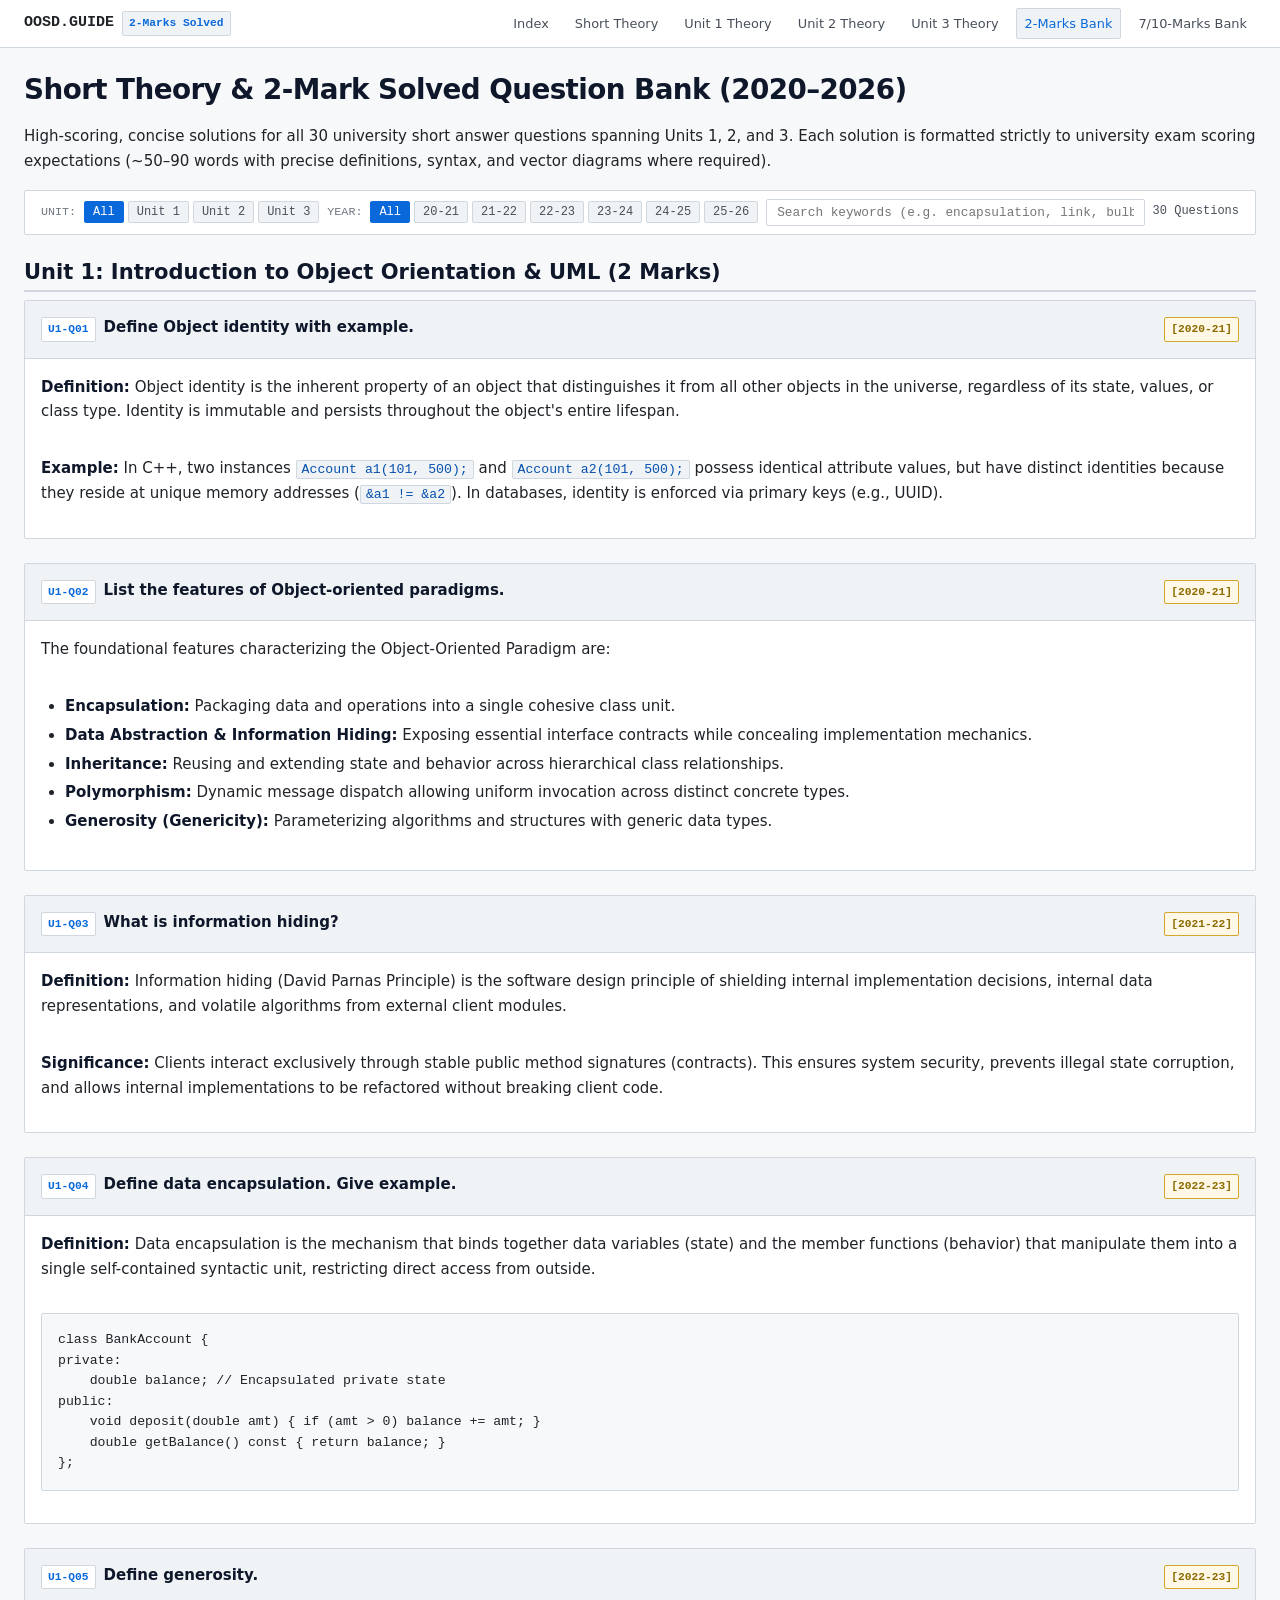
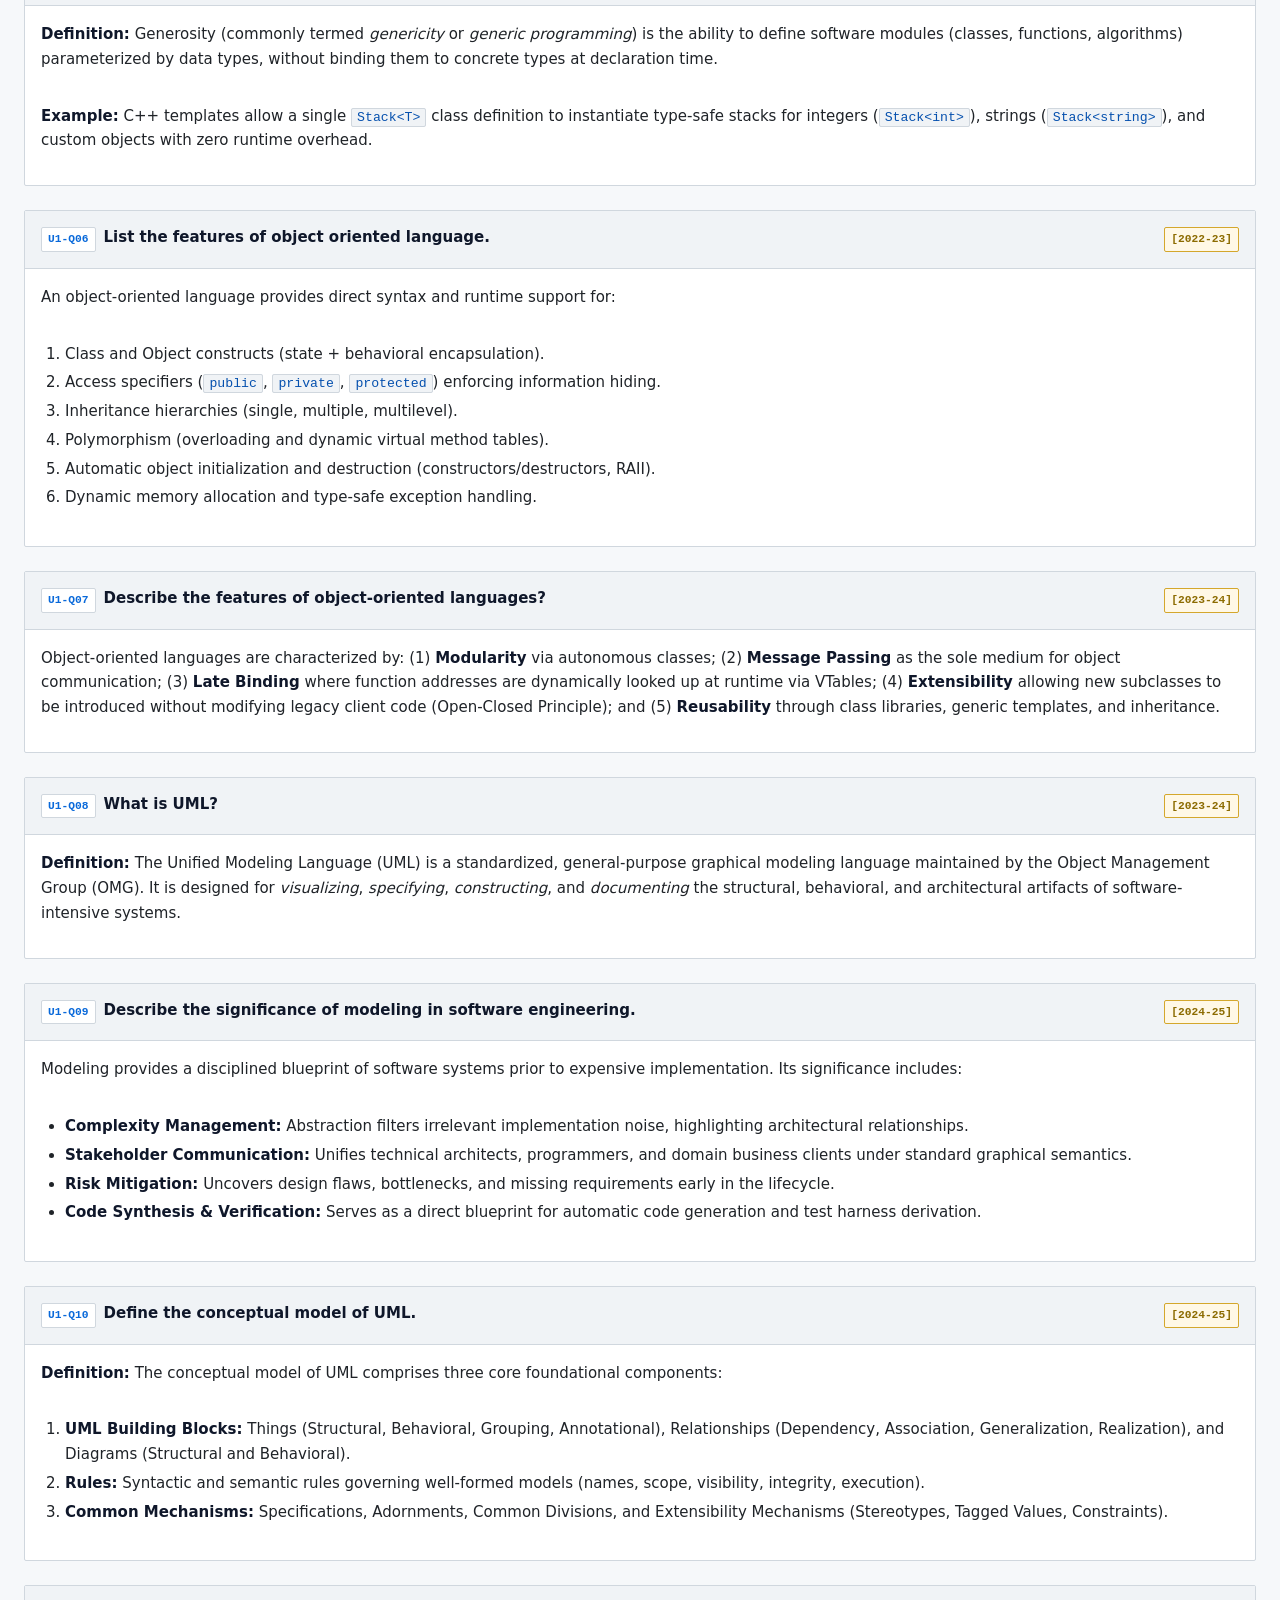
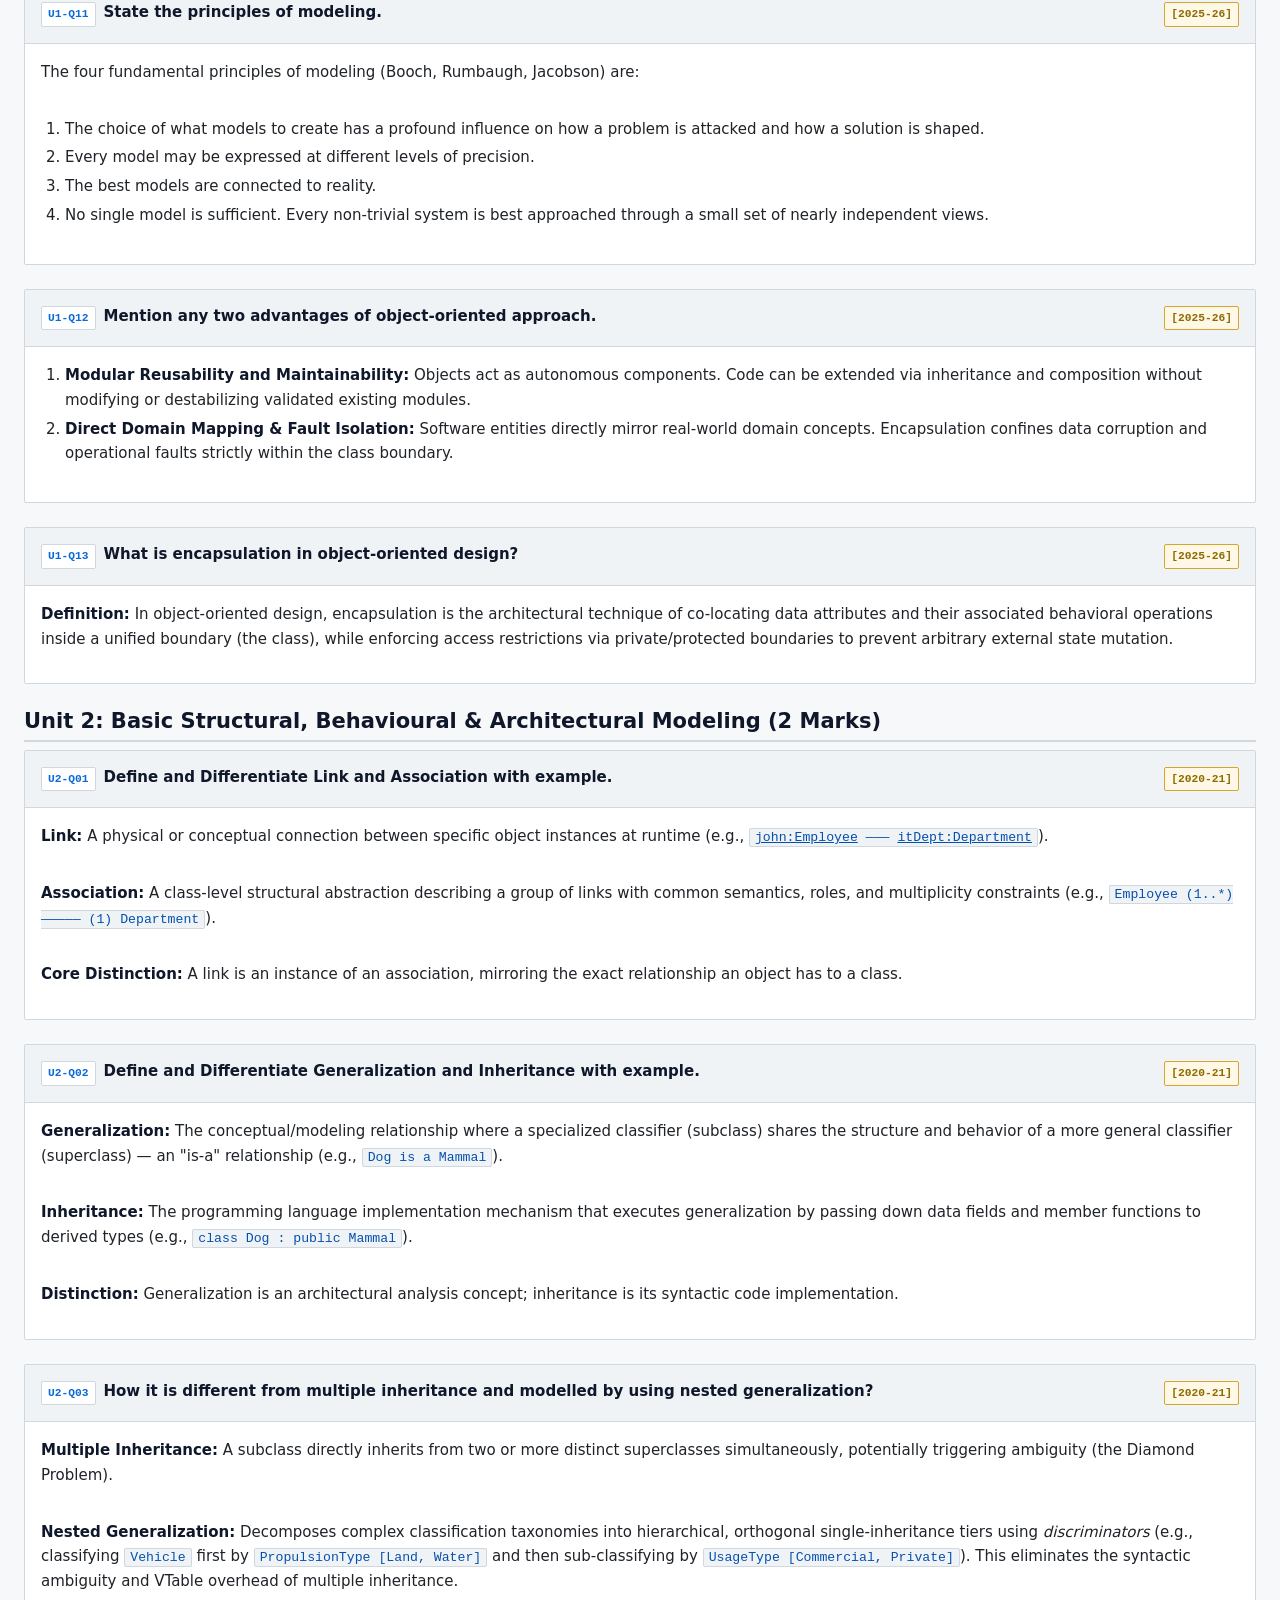
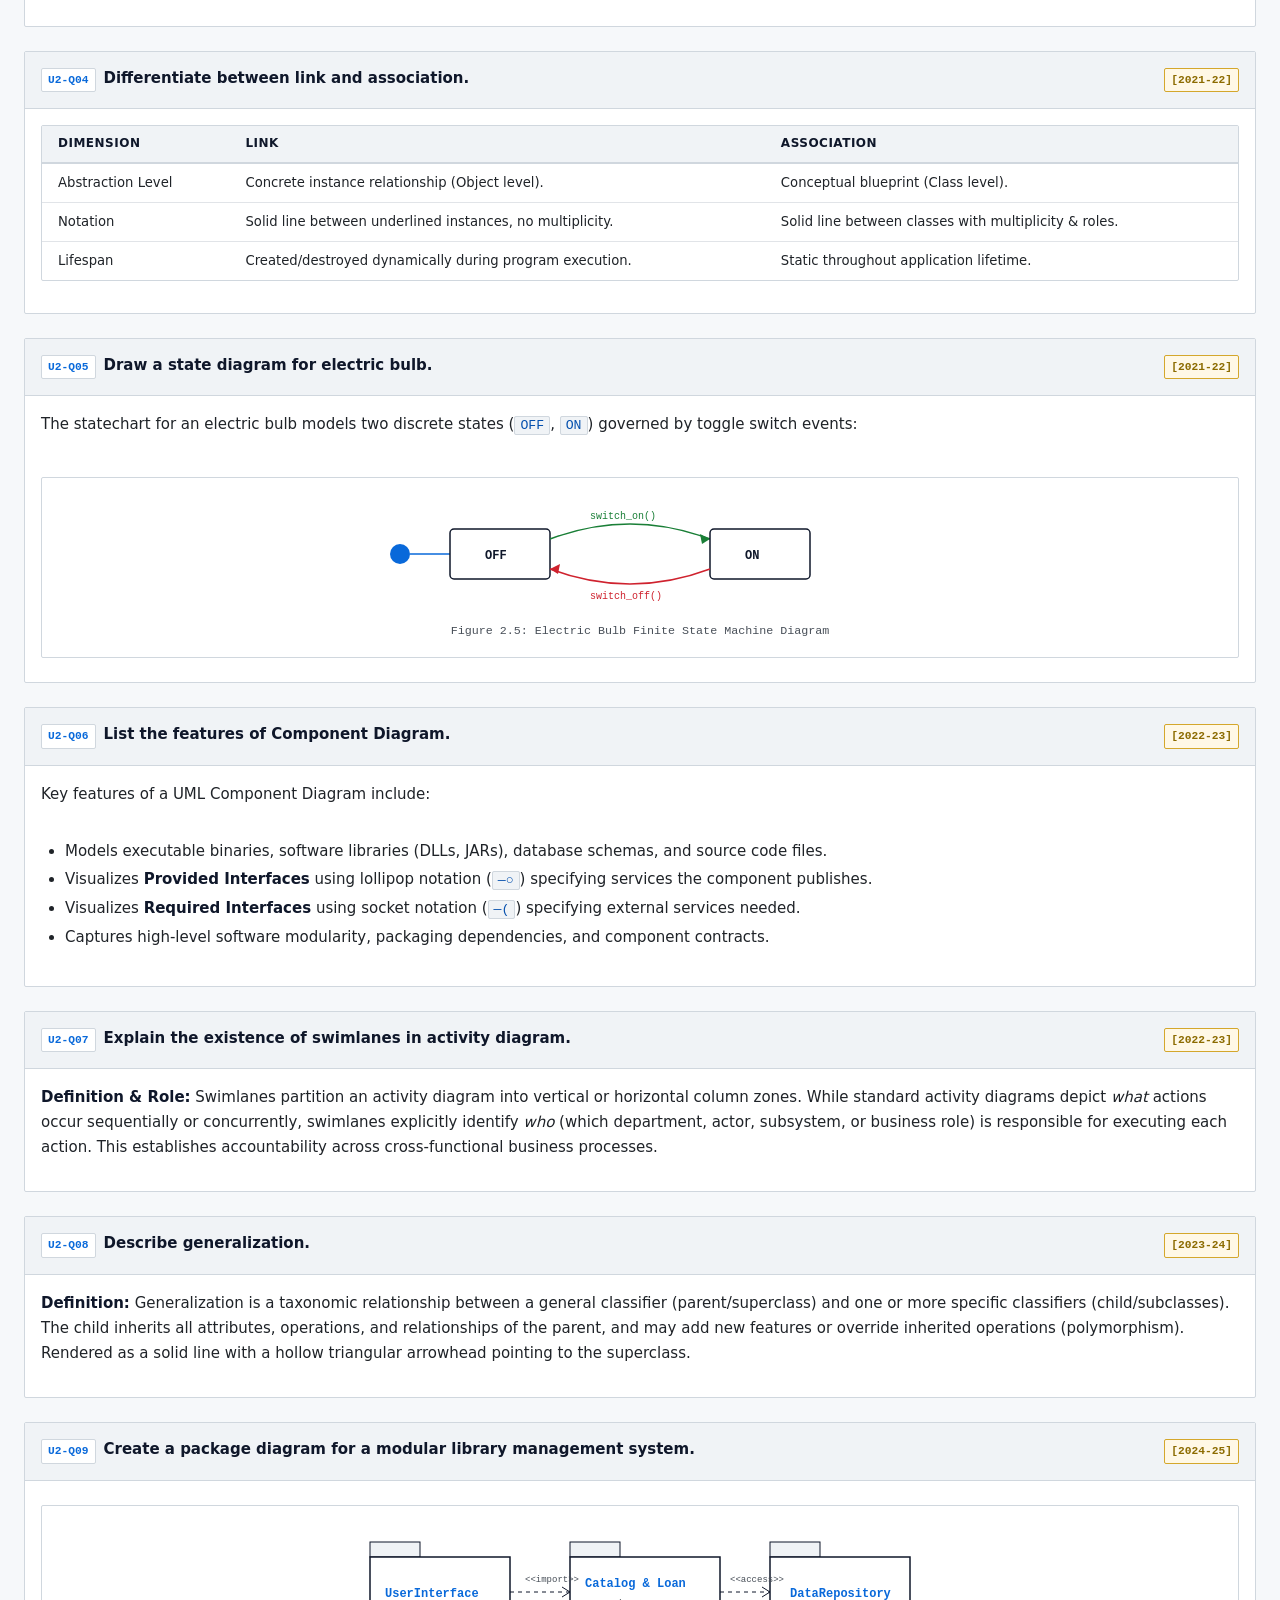
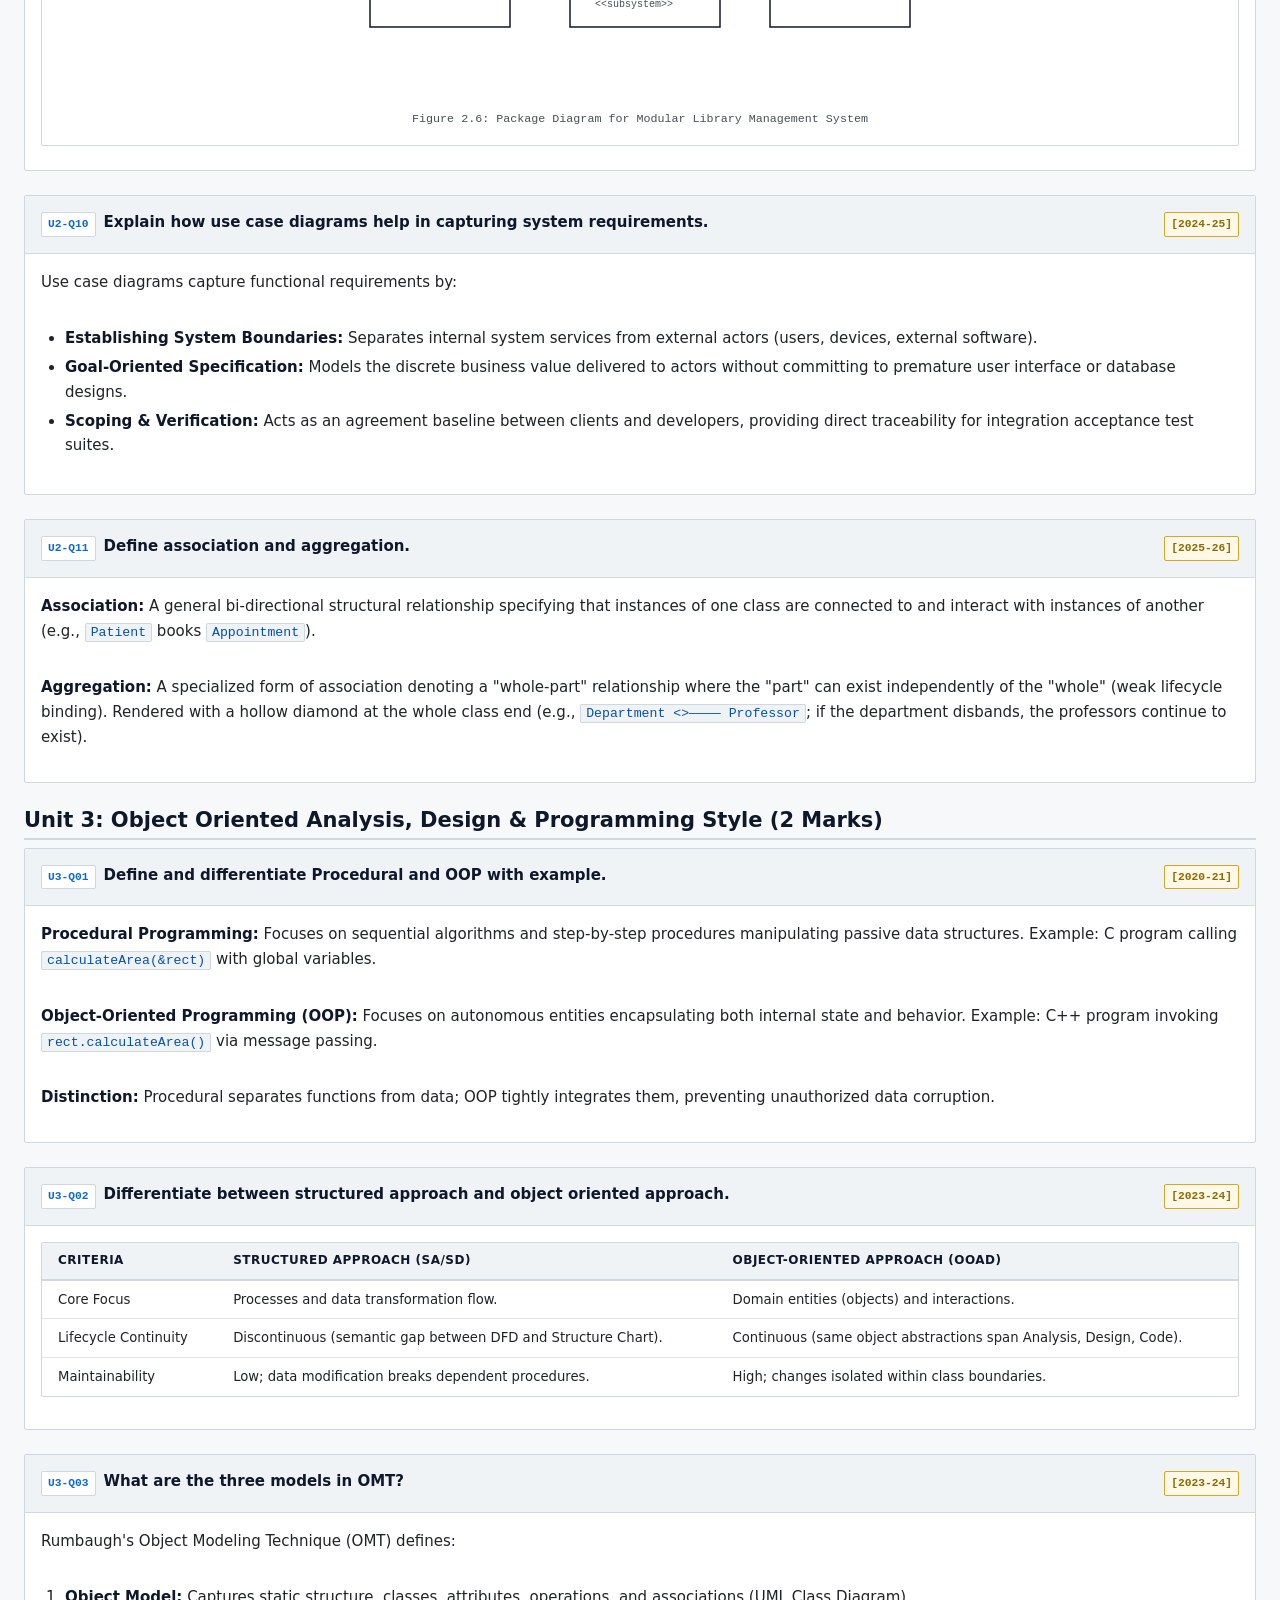
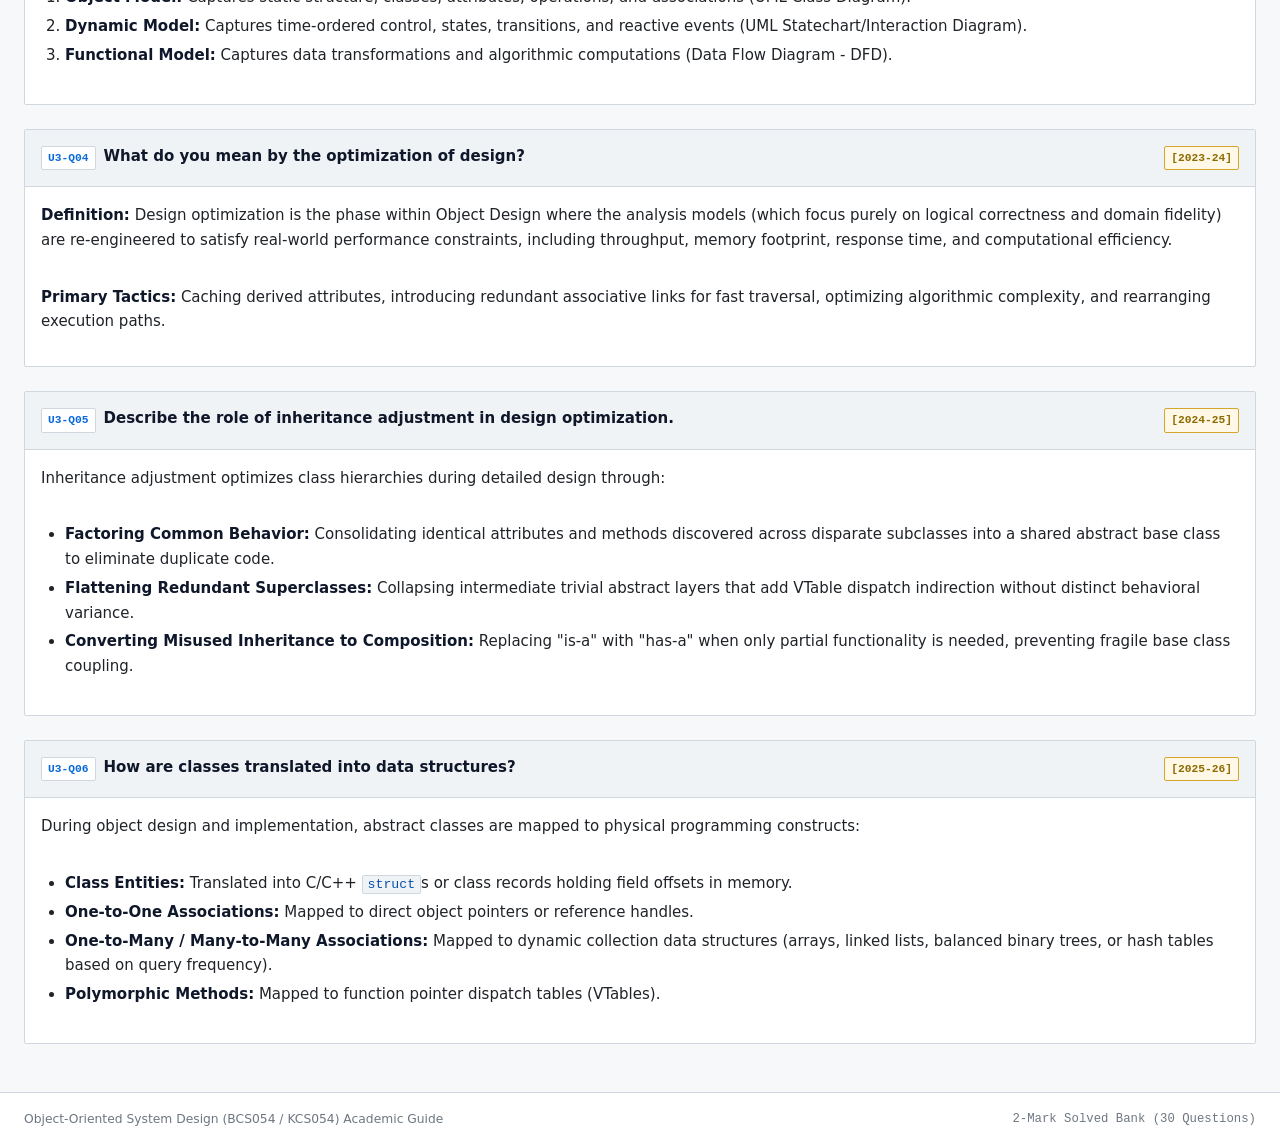
==== commit 9f5601c0: "feat: complete academic guide, short theory compendium, and full-length 7-mark PYQ solutions - Rebui" ====
--- a/2marks.html
+++ b/2marks.html
@@ -1,879 +1,588 @@
 <!DOCTYPE html>
-<html lang="en" data-theme="dark">
+<html lang="en">
 <head>
   <meta charset="UTF-8">
   <meta name="viewport" content="width=device-width, initial-scale=1.0">
-  <title>2-Mark Questions Solved Bank (All 38 PYQs) | BCS054</title>
-  <meta name="description" content="Complete Solved Bank for all 38 Two-Mark Short Answer Questions from University Previous Year Question Papers for BCS054 - Object Oriented System Design with C++.">
-  <link rel="preconnect" href="https://fonts.googleapis.com">
-  <link rel="preconnect" href="https://fonts.gstatic.com" crossorigin>
-  <link href="https://fonts.googleapis.com/css2?family=Inter:wght@400;500;600;700&family=JetBrains+Mono:wght@400;600;700&family=Outfit:wght@600;700;800&display=swap" rel="stylesheet">
+  <title>2-Mark Solved Question Bank (2020–2026) | BCS054 Academic Guide</title>
+  <meta name="description" content="All 30 previous year 2-mark university questions for Units 1, 2, and 3 of Object-Oriented System Design (BCS054/KCS054) completely solved with exact exam rubric length.">
   <link rel="stylesheet" href="css/style.css">
+  <script defer src="js/main.js"></script>
 </head>
 <body>
-  <div id="reading-progress"></div>
-
-  <!-- Site Header -->
-  <header class="site-header">
-    <div class="header-left">
-      <a href="index.html" class="brand-link">
-        <div class="brand-logo">OO</div>
-        <div>
-          <span class="brand-title">BCS054</span>
-          <span class="brand-subtitle">2-Mark Bank</span>
-        </div>
-      </a>
-    </div>
-
-    <nav class="header-nav">
-      <a href="index.html" class="nav-link">Home</a>
-      <a href="unit1.html" class="nav-link">Unit 1</a>
-      <a href="unit2.html" class="nav-link">Unit 2</a>
-      <a href="unit3.html" class="nav-link">Unit 3</a>
-      <a href="unit4.html" class="nav-link">Unit 4</a>
-      <a href="unit5.html" class="nav-link">Unit 5</a>
-      <a href="2marks.html" class="nav-link active">2-Mark Qs (38)</a>
-      <a href="7marks.html" class="nav-link">7-Mark Qs (69)</a>
-      <a href="cheat-sheet.html" class="nav-link">Cheat Sheet</a>
-      <a href="quiz.html" class="nav-link">Mock Quiz</a>
-    </nav>
-
-    <div class="header-actions">
-      <button class="icon-button" id="search-btn" title="Search Questions (Ctrl+K)">
-        <svg width="18" height="18" viewBox="0 0 24 24" fill="none" stroke="currentColor" stroke-width="2"><circle cx="11" cy="11" r="8"></circle><line x1="21" y1="21" x2="16.65" y2="16.65"></line></svg>
-      </button>
-      <button class="icon-button" id="theme-toggle" title="Toggle Theme">
-        <span id="theme-icon"></span>
-      </button>
-      <button class="icon-button mobile-menu-toggle" id="mobile-menu-toggle" title="Menu">
-        <svg width="18" height="18" viewBox="0 0 24 24" fill="none" stroke="currentColor" stroke-width="2"><line x1="3" y1="12" x2="21" y2="12"></line><line x1="3" y1="6" x2="21" y2="6"></line><line x1="3" y1="18" x2="21" y2="18"></line></svg>
-      </button>
+  <header class="app-header">
+    <div class="header-container">
+      <div class="brand">
+        <span>OOSD.GUIDE</span>
+        <span class="brand-badge">2-Marks Solved</span>
+      </div>
+      <nav class="nav-links">
+        <a href="index.html">Index</a>
+        <a href="short_theory.html">Short Theory</a>
+        <a href="unit1.html">Unit 1 Theory</a>
+        <a href="unit2.html">Unit 2 Theory</a>
+        <a href="unit3.html">Unit 3 Theory</a>
+        <a href="2marks.html" class="active">2-Marks Bank</a>
+        <a href="7marks.html">7/10-Marks Bank</a>
+      </nav>
     </div>
   </header>
 
-  <div class="app-container">
-    
-    <!-- Sidebar Navigation -->
-    <aside class="sidebar">
-      <div class="sidebar-section">
-        <div class="sidebar-title">Question Navigation</div>
-        <ul class="sidebar-menu">
-          <li class="sidebar-item"><a href="#q1-q10" class="sidebar-link">Questions 1 to 10</a></li>
-          <li class="sidebar-item"><a href="#q11-q20" class="sidebar-link">Questions 11 to 20</a></li>
-          <li class="sidebar-item"><a href="#q21-q30" class="sidebar-link">Questions 21 to 30</a></li>
-          <li class="sidebar-item"><a href="#q31-q38" class="sidebar-link">Questions 31 to 38</a></li>
-        </ul>
-      </div>
-
-      <div class="sidebar-section">
-        <div class="sidebar-title">Related Portals</div>
-        <ul class="sidebar-menu">
-          <li class="sidebar-item"><a href="7marks.html" class="sidebar-link">7-Mark Questions (69 Qs)</a></li>
-          <li class="sidebar-item"><a href="cheat-sheet.html" class="sidebar-link">Quick Revision Cheat Sheet</a></li>
-          <li class="sidebar-item"><a href="quiz.html" class="sidebar-link">Interactive Mock Exam</a></li>
-        </ul>
-      </div>
-    </aside>
-
-    <!-- Main Content -->
-    <main class="main-content">
-      
-      <div class="course-badge">Section A • 2 Marks Each • 38 Questions Solved</div>
-      <h1>2-Mark University Exam Questions (Master Bank)</h1>
-      <p style="font-size: 1.15rem; color: var(--text-secondary); margin-bottom: 2rem;">
-        Every two-mark question from university previous year papers solved with exact, to-the-point definitions, key bullet points, mini diagrams, and compilable C++ code snippets.
-      </p>
-
-      <div class="accordion-group">
-
-        <!-- Q1 -->
-        <div class="accordion-item open" id="q1-q10">
-          <div class="accordion-header">
-            <div class="accordion-question">
-              <span class="question-badge">Q1 • 2 Marks</span>
-              <span>Describe the significance of modeling in software engineering.</span>
-            </div>
-            <svg class="accordion-icon" viewBox="0 0 24 24" fill="none" stroke="currentColor" stroke-width="2"><polyline points="6 9 12 15 18 9"></polyline></svg>
+  <main class="app-main">
+    <section>
+      <h1>Short Theory & 2-Mark Solved Question Bank (2020–2026)</h1>
+      <p>High-scoring, concise solutions for all 30 university short answer questions spanning Units 1, 2, and 3. Each solution is formatted strictly to university exam scoring expectations (~50–90 words with precise definitions, syntax, and vector diagrams where required).</p>
+
+      <!-- Filter Controls Toolbar -->
+      <div class="toolbar">
+        <div class="filter-group">
+          <span class="filter-label">Unit:</span>
+          <button class="filter-btn active" data-filter-type="unit" data-filter="all">All</button>
+          <button class="filter-btn" data-filter-type="unit" data-filter="1">Unit 1</button>
+          <button class="filter-btn" data-filter-type="unit" data-filter="2">Unit 2</button>
+          <button class="filter-btn" data-filter-type="unit" data-filter="3">Unit 3</button>
+        </div>
+        <div class="filter-group">
+          <span class="filter-label">Year:</span>
+          <button class="filter-btn active" data-filter-type="year" data-filter="all">All</button>
+          <button class="filter-btn" data-filter-type="year" data-filter="2020-21">20-21</button>
+          <button class="filter-btn" data-filter-type="year" data-filter="2021-22">21-22</button>
+          <button class="filter-btn" data-filter-type="year" data-filter="2022-23">22-23</button>
+          <button class="filter-btn" data-filter-type="year" data-filter="2023-24">23-24</button>
+          <button class="filter-btn" data-filter-type="year" data-filter="2024-25">24-25</button>
+          <button class="filter-btn" data-filter-type="year" data-filter="2025-26">25-26</button>
+        </div>
+        <input type="text" id="search-input" class="search-input" placeholder="Search keywords (e.g. encapsulation, link, bulb)...">
+        <span class="counter-badge" id="item-count">30 Questions</span>
+      </div>
+
+      <!-- ================= UNIT 1 QUESTIONS ================= -->
+      <h2>Unit 1: Introduction to Object Orientation & UML (2 Marks)</h2>
+
+      <!-- Q1 -->
+      <div class="question-item" data-unit="1" data-year="2020-21">
+        <div class="question-header">
+          <span class="q-badge">U1-Q01</span>
+          <span class="question-title">Define Object identity with example.</span>
+          <span class="q-year">[2020-21]</span>
+        </div>
+        <div class="question-body">
+          <p><strong>Definition:</strong> Object identity is the inherent property of an object that distinguishes it from all other objects in the universe, regardless of its state, values, or class type. Identity is immutable and persists throughout the object's entire lifespan.</p>
+          <p><strong>Example:</strong> In C++, two instances <code>Account a1(101, 500);</code> and <code>Account a2(101, 500);</code> possess identical attribute values, but have distinct identities because they reside at unique memory addresses (<code>&amp;a1 != &amp;a2</code>). In databases, identity is enforced via primary keys (e.g., UUID).</p>
+        </div>
+      </div>
+
+      <!-- Q2 -->
+      <div class="question-item" data-unit="1" data-year="2020-21">
+        <div class="question-header">
+          <span class="q-badge">U1-Q02</span>
+          <span class="question-title">List the features of Object-oriented paradigms.</span>
+          <span class="q-year">[2020-21]</span>
+        </div>
+        <div class="question-body">
+          <p>The foundational features characterizing the Object-Oriented Paradigm are:</p>
+          <ul>
+            <li><strong>Encapsulation:</strong> Packaging data and operations into a single cohesive class unit.</li>
+            <li><strong>Data Abstraction & Information Hiding:</strong> Exposing essential interface contracts while concealing implementation mechanics.</li>
+            <li><strong>Inheritance:</strong> Reusing and extending state and behavior across hierarchical class relationships.</li>
+            <li><strong>Polymorphism:</strong> Dynamic message dispatch allowing uniform invocation across distinct concrete types.</li>
+            <li><strong>Generosity (Genericity):</strong> Parameterizing algorithms and structures with generic data types.</li>
+          </ul>
+        </div>
+      </div>
+
+      <!-- Q3 -->
+      <div class="question-item" data-unit="1" data-year="2021-22">
+        <div class="question-header">
+          <span class="q-badge">U1-Q03</span>
+          <span class="question-title">What is information hiding?</span>
+          <span class="q-year">[2021-22]</span>
+        </div>
+        <div class="question-body">
+          <p><strong>Definition:</strong> Information hiding (David Parnas Principle) is the software design principle of shielding internal implementation decisions, internal data representations, and volatile algorithms from external client modules.</p>
+          <p><strong>Significance:</strong> Clients interact exclusively through stable public method signatures (contracts). This ensures system security, prevents illegal state corruption, and allows internal implementations to be refactored without breaking client code.</p>
+        </div>
+      </div>
+
+      <!-- Q4 -->
+      <div class="question-item" data-unit="1" data-year="2022-23">
+        <div class="question-header">
+          <span class="q-badge">U1-Q04</span>
+          <span class="question-title">Define data encapsulation. Give example.</span>
+          <span class="q-year">[2022-23]</span>
+        </div>
+        <div class="question-body">
+          <p><strong>Definition:</strong> Data encapsulation is the mechanism that binds together data variables (state) and the member functions (behavior) that manipulate them into a single self-contained syntactic unit, restricting direct access from outside.</p>
+          <pre><code>class BankAccount {
+private:
+    double balance; // Encapsulated private state
+public:
+    void deposit(double amt) { if (amt &gt; 0) balance += amt; }
+    double getBalance() const { return balance; }
+};</code></pre>
+        </div>
+      </div>
+
+      <!-- Q5 -->
+      <div class="question-item" data-unit="1" data-year="2022-23">
+        <div class="question-header">
+          <span class="q-badge">U1-Q05</span>
+          <span class="question-title">Define generosity.</span>
+          <span class="q-year">[2022-23]</span>
+        </div>
+        <div class="question-body">
+          <p><strong>Definition:</strong> Generosity (commonly termed <em>genericity</em> or <em>generic programming</em>) is the ability to define software modules (classes, functions, algorithms) parameterized by data types, without binding them to concrete types at declaration time.</p>
+          <p><strong>Example:</strong> C++ templates allow a single <code>Stack&lt;T&gt;</code> class definition to instantiate type-safe stacks for integers (<code>Stack&lt;int&gt;</code>), strings (<code>Stack&lt;string&gt;</code>), and custom objects with zero runtime overhead.</p>
+        </div>
+      </div>
+
+      <!-- Q6 -->
+      <div class="question-item" data-unit="1" data-year="2022-23">
+        <div class="question-header">
+          <span class="q-badge">U1-Q06</span>
+          <span class="question-title">List the features of object oriented language.</span>
+          <span class="q-year">[2022-23]</span>
+        </div>
+        <div class="question-body">
+          <p>An object-oriented language provides direct syntax and runtime support for:</p>
+          <ol>
+            <li>Class and Object constructs (state + behavioral encapsulation).</li>
+            <li>Access specifiers (<code>public</code>, <code>private</code>, <code>protected</code>) enforcing information hiding.</li>
+            <li>Inheritance hierarchies (single, multiple, multilevel).</li>
+            <li>Polymorphism (overloading and dynamic virtual method tables).</li>
+            <li>Automatic object initialization and destruction (constructors/destructors, RAII).</li>
+            <li>Dynamic memory allocation and type-safe exception handling.</li>
+          </ol>
+        </div>
+      </div>
+
+      <!-- Q7 -->
+      <div class="question-item" data-unit="1" data-year="2023-24">
+        <div class="question-header">
+          <span class="q-badge">U1-Q07</span>
+          <span class="question-title">Describe the features of object-oriented languages?</span>
+          <span class="q-year">[2023-24]</span>
+        </div>
+        <div class="question-body">
+          <p>Object-oriented languages are characterized by: (1) <strong>Modularity</strong> via autonomous classes; (2) <strong>Message Passing</strong> as the sole medium for object communication; (3) <strong>Late Binding</strong> where function addresses are dynamically looked up at runtime via VTables; (4) <strong>Extensibility</strong> allowing new subclasses to be introduced without modifying legacy client code (Open-Closed Principle); and (5) <strong>Reusability</strong> through class libraries, generic templates, and inheritance.</p>
+        </div>
+      </div>
+
+      <!-- Q8 -->
+      <div class="question-item" data-unit="1" data-year="2023-24">
+        <div class="question-header">
+          <span class="q-badge">U1-Q08</span>
+          <span class="question-title">What is UML?</span>
+          <span class="q-year">[2023-24]</span>
+        </div>
+        <div class="question-body">
+          <p><strong>Definition:</strong> The Unified Modeling Language (UML) is a standardized, general-purpose graphical modeling language maintained by the Object Management Group (OMG). It is designed for <em>visualizing</em>, <em>specifying</em>, <em>constructing</em>, and <em>documenting</em> the structural, behavioral, and architectural artifacts of software-intensive systems.</p>
+        </div>
+      </div>
+
+      <!-- Q9 -->
+      <div class="question-item" data-unit="1" data-year="2024-25">
+        <div class="question-header">
+          <span class="q-badge">U1-Q09</span>
+          <span class="question-title">Describe the significance of modeling in software engineering.</span>
+          <span class="q-year">[2024-25]</span>
+        </div>
+        <div class="question-body">
+          <p>Modeling provides a disciplined blueprint of software systems prior to expensive implementation. Its significance includes:</p>
+          <ul>
+            <li><strong>Complexity Management:</strong> Abstraction filters irrelevant implementation noise, highlighting architectural relationships.</li>
+            <li><strong>Stakeholder Communication:</strong> Unifies technical architects, programmers, and domain business clients under standard graphical semantics.</li>
+            <li><strong>Risk Mitigation:</strong> Uncovers design flaws, bottlenecks, and missing requirements early in the lifecycle.</li>
+            <li><strong>Code Synthesis & Verification:</strong> Serves as a direct blueprint for automatic code generation and test harness derivation.</li>
+          </ul>
+        </div>
+      </div>
+
+      <!-- Q10 -->
+      <div class="question-item" data-unit="1" data-year="2024-25">
+        <div class="question-header">
+          <span class="q-badge">U1-Q10</span>
+          <span class="question-title">Define the conceptual model of UML.</span>
+          <span class="q-year">[2024-25]</span>
+        </div>
+        <div class="question-body">
+          <p><strong>Definition:</strong> The conceptual model of UML comprises three core foundational components:</p>
+          <ol>
+            <li><strong>UML Building Blocks:</strong> Things (Structural, Behavioral, Grouping, Annotational), Relationships (Dependency, Association, Generalization, Realization), and Diagrams (Structural and Behavioral).</li>
+            <li><strong>Rules:</strong> Syntactic and semantic rules governing well-formed models (names, scope, visibility, integrity, execution).</li>
+            <li><strong>Common Mechanisms:</strong> Specifications, Adornments, Common Divisions, and Extensibility Mechanisms (Stereotypes, Tagged Values, Constraints).</li>
+          </ol>
+        </div>
+      </div>
+
+      <!-- Q11 -->
+      <div class="question-item" data-unit="1" data-year="2025-26">
+        <div class="question-header">
+          <span class="q-badge">U1-Q11</span>
+          <span class="question-title">State the principles of modeling.</span>
+          <span class="q-year">[2025-26]</span>
+        </div>
+        <div class="question-body">
+          <p>The four fundamental principles of modeling (Booch, Rumbaugh, Jacobson) are:</p>
+          <ol>
+            <li>The choice of what models to create has a profound influence on how a problem is attacked and how a solution is shaped.</li>
+            <li>Every model may be expressed at different levels of precision.</li>
+            <li>The best models are connected to reality.</li>
+            <li>No single model is sufficient. Every non-trivial system is best approached through a small set of nearly independent views.</li>
+          </ol>
+        </div>
+      </div>
+
+      <!-- Q12 -->
+      <div class="question-item" data-unit="1" data-year="2025-26">
+        <div class="question-header">
+          <span class="q-badge">U1-Q12</span>
+          <span class="question-title">Mention any two advantages of object-oriented approach.</span>
+          <span class="q-year">[2025-26]</span>
+        </div>
+        <div class="question-body">
+          <ol>
+            <li><strong>Modular Reusability and Maintainability:</strong> Objects act as autonomous components. Code can be extended via inheritance and composition without modifying or destabilizing validated existing modules.</li>
+            <li><strong>Direct Domain Mapping & Fault Isolation:</strong> Software entities directly mirror real-world domain concepts. Encapsulation confines data corruption and operational faults strictly within the class boundary.</li>
+          </ol>
+        </div>
+      </div>
+
+      <!-- Q13 -->
+      <div class="question-item" data-unit="1" data-year="2025-26">
+        <div class="question-header">
+          <span class="q-badge">U1-Q13</span>
+          <span class="question-title">What is encapsulation in object-oriented design?</span>
+          <span class="q-year">[2025-26]</span>
+        </div>
+        <div class="question-body">
+          <p><strong>Definition:</strong> In object-oriented design, encapsulation is the architectural technique of co-locating data attributes and their associated behavioral operations inside a unified boundary (the class), while enforcing access restrictions via private/protected boundaries to prevent arbitrary external state mutation.</p>
+        </div>
+      </div>
+
+      <!-- ================= UNIT 2 QUESTIONS ================= -->
+      <h2>Unit 2: Basic Structural, Behavioural & Architectural Modeling (2 Marks)</h2>
+
+      <!-- Q14 -->
+      <div class="question-item" data-unit="2" data-year="2020-21">
+        <div class="question-header">
+          <span class="q-badge">U2-Q01</span>
+          <span class="question-title">Define and Differentiate Link and Association with example.</span>
+          <span class="q-year">[2020-21]</span>
+        </div>
+        <div class="question-body">
+          <p><strong>Link:</strong> A physical or conceptual connection between specific object instances at runtime (e.g., <code><u>john:Employee</u> ——— <u>itDept:Department</u></code>).</p>
+          <p><strong>Association:</strong> A class-level structural abstraction describing a group of links with common semantics, roles, and multiplicity constraints (e.g., <code>Employee (1..*) ————— (1) Department</code>).</p>
+          <p><strong>Core Distinction:</strong> A link is an instance of an association, mirroring the exact relationship an object has to a class.</p>
+        </div>
+      </div>
+
+      <!-- Q15 -->
+      <div class="question-item" data-unit="2" data-year="2020-21">
+        <div class="question-header">
+          <span class="q-badge">U2-Q02</span>
+          <span class="question-title">Define and Differentiate Generalization and Inheritance with example.</span>
+          <span class="q-year">[2020-21]</span>
+        </div>
+        <div class="question-body">
+          <p><strong>Generalization:</strong> The conceptual/modeling relationship where a specialized classifier (subclass) shares the structure and behavior of a more general classifier (superclass) — an "is-a" relationship (e.g., <code>Dog is a Mammal</code>).</p>
+          <p><strong>Inheritance:</strong> The programming language implementation mechanism that executes generalization by passing down data fields and member functions to derived types (e.g., <code>class Dog : public Mammal</code>).</p>
+          <p><strong>Distinction:</strong> Generalization is an architectural analysis concept; inheritance is its syntactic code implementation.</p>
+        </div>
+      </div>
+
+      <!-- Q16 -->
+      <div class="question-item" data-unit="2" data-year="2020-21">
+        <div class="question-header">
+          <span class="q-badge">U2-Q03</span>
+          <span class="question-title">How it is different from multiple inheritance and modelled by using nested generalization?</span>
+          <span class="q-year">[2020-21]</span>
+        </div>
+        <div class="question-body">
+          <p><strong>Multiple Inheritance:</strong> A subclass directly inherits from two or more distinct superclasses simultaneously, potentially triggering ambiguity (the Diamond Problem).</p>
+          <p><strong>Nested Generalization:</strong> Decomposes complex classification taxonomies into hierarchical, orthogonal single-inheritance tiers using <em>discriminators</em> (e.g., classifying <code>Vehicle</code> first by <code>PropulsionType [Land, Water]</code> and then sub-classifying by <code>UsageType [Commercial, Private]</code>). This eliminates the syntactic ambiguity and VTable overhead of multiple inheritance.</p>
+        </div>
+      </div>
+
+      <!-- Q17 -->
+      <div class="question-item" data-unit="2" data-year="2021-22">
+        <div class="question-header">
+          <span class="q-badge">U2-Q04</span>
+          <span class="question-title">Differentiate between link and association.</span>
+          <span class="q-year">[2021-22]</span>
+        </div>
+        <div class="question-body">
+          <div class="table-wrapper">
+            <table>
+              <thead><tr><th>Dimension</th><th>Link</th><th>Association</th></tr></thead>
+              <tbody>
+                <tr><td>Abstraction Level</td><td>Concrete instance relationship (Object level).</td><td>Conceptual blueprint (Class level).</td></tr>
+                <tr><td>Notation</td><td>Solid line between underlined instances, no multiplicity.</td><td>Solid line between classes with multiplicity & roles.</td></tr>
+                <tr><td>Lifespan</td><td>Created/destroyed dynamically during program execution.</td><td>Static throughout application lifetime.</td></tr>
+              </tbody>
+            </table>
           </div>
-          <div class="accordion-content">
-            <p><strong>Model Answer:</strong> Modeling creates abstract visual representations of a system to understand, design, and validate software before coding.</p>
-            <ul>
-              <li><strong>Complexity Management:</strong> Decomposes complex real-world problems into manageable structural and behavioral views.</li>
-              <li><strong>Clear Communication:</strong> Provides an unambiguous visual language between technical architects, developers, and clients.</li>
-              <li><strong>Early Risk Mitigation:</strong> Exposes architectural flaws, missing requirements, and integration bottlenecks early in the lifecycle.</li>
-              <li><strong>Construction Blueprint:</strong> Guides implementation and facilitates automated code generation or reverse engineering.</li>
-            </ul>
+        </div>
+      </div>
+
+      <!-- Q18 -->
+      <div class="question-item" data-unit="2" data-year="2021-22">
+        <div class="question-header">
+          <span class="q-badge">U2-Q05</span>
+          <span class="question-title">Draw a state diagram for electric bulb.</span>
+          <span class="q-year">[2021-22]</span>
+        </div>
+        <div class="question-body">
+          <p>The statechart for an electric bulb models two discrete states (<code>OFF</code>, <code>ON</code>) governed by toggle switch events:</p>
+          <div class="diagram-container">
+            <svg class="uml-diagram" viewBox="0 0 540 120" width="540" height="120" xmlns="http://www.w3.org/2000/svg">
+              <!-- Initial State -->
+              <circle cx="30" cy="60" r="10" fill="#0969da"/>
+              <line x1="40" y1="60" x2="80" y2="60" stroke="#0969da" stroke-width="1.5"/>
+              
+              <!-- State OFF -->
+              <rect x="80" y="35" width="100" height="50" rx="4" fill="#ffffff" stroke="#0f172a" stroke-width="1.5"/>
+              <text x="115" y="65" fill="#0f172a" font-weight="bold" font-size="12">OFF</text>
+
+              <!-- Forward Transition: switch_on -->
+              <path d="M 180 45 Q 260 15 340 45" fill="none" stroke="#1a7f37" stroke-width="1.5"/>
+              <polygon points="340,45 330,40 332,50" fill="#1a7f37"/>
+              <text x="220" y="25" fill="#1a7f37" font-size="10">switch_on()</text>
+
+              <!-- State ON -->
+              <rect x="340" y="35" width="100" height="50" rx="4" fill="#ffffff" stroke="#0f172a" stroke-width="1.5"/>
+              <text x="375" y="65" fill="#0f172a" font-weight="bold" font-size="12">ON</text>
+
+              <!-- Backward Transition: switch_off -->
+              <path d="M 340 75 Q 260 105 180 75" fill="none" stroke="#cf222e" stroke-width="1.5"/>
+              <polygon points="180,75 190,70 188,80" fill="#cf222e"/>
+              <text x="220" y="105" fill="#cf222e" font-size="10">switch_off()</text>
+            </svg>
+            <div class="diagram-caption">Figure 2.5: Electric Bulb Finite State Machine Diagram</div>
           </div>
         </div>
-
-        <!-- Q2 -->
-        <div class="accordion-item">
-          <div class="accordion-header">
-            <div class="accordion-question">
-              <span class="question-badge">Q2 • 2 Marks</span>
-              <span>Define the conceptual model of UML.</span>
-            </div>
-            <svg class="accordion-icon" viewBox="0 0 24 24" fill="none" stroke="currentColor" stroke-width="2"><polyline points="6 9 12 15 18 9"></polyline></svg>
+      </div>
+
+      <!-- Q19 -->
+      <div class="question-item" data-unit="2" data-year="2022-23">
+        <div class="question-header">
+          <span class="q-badge">U2-Q06</span>
+          <span class="question-title">List the features of Component Diagram.</span>
+          <span class="q-year">[2022-23]</span>
+        </div>
+        <div class="question-body">
+          <p>Key features of a UML Component Diagram include:</p>
+          <ul>
+            <li>Models executable binaries, software libraries (DLLs, JARs), database schemas, and source code files.</li>
+            <li>Visualizes <strong>Provided Interfaces</strong> using lollipop notation (<code>—○</code>) specifying services the component publishes.</li>
+            <li>Visualizes <strong>Required Interfaces</strong> using socket notation (<code>—(</code>) specifying external services needed.</li>
+            <li>Captures high-level software modularity, packaging dependencies, and component contracts.</li>
+          </ul>
+        </div>
+      </div>
+
+      <!-- Q20 -->
+      <div class="question-item" data-unit="2" data-year="2022-23">
+        <div class="question-header">
+          <span class="q-badge">U2-Q07</span>
+          <span class="question-title">Explain the existence of swimlanes in activity diagram.</span>
+          <span class="q-year">[2022-23]</span>
+        </div>
+        <div class="question-body">
+          <p><strong>Definition & Role:</strong> Swimlanes partition an activity diagram into vertical or horizontal column zones. While standard activity diagrams depict <em>what</em> actions occur sequentially or concurrently, swimlanes explicitly identify <em>who</em> (which department, actor, subsystem, or business role) is responsible for executing each action. This establishes accountability across cross-functional business processes.</p>
+        </div>
+      </div>
+
+      <!-- Q21 -->
+      <div class="question-item" data-unit="2" data-year="2023-24">
+        <div class="question-header">
+          <span class="q-badge">U2-Q08</span>
+          <span class="question-title">Describe generalization.</span>
+          <span class="q-year">[2023-24]</span>
+        </div>
+        <div class="question-body">
+          <p><strong>Definition:</strong> Generalization is a taxonomic relationship between a general classifier (parent/superclass) and one or more specific classifiers (child/subclasses). The child inherits all attributes, operations, and relationships of the parent, and may add new features or override inherited operations (polymorphism). Rendered as a solid line with a hollow triangular arrowhead pointing to the superclass.</p>
+        </div>
+      </div>
+
+      <!-- Q22 -->
+      <div class="question-item" data-unit="2" data-year="2024-25">
+        <div class="question-header">
+          <span class="q-badge">U2-Q09</span>
+          <span class="question-title">Create a package diagram for a modular library management system.</span>
+          <span class="q-year">[2024-25]</span>
+        </div>
+        <div class="question-body">
+          <div class="diagram-container">
+            <svg class="uml-diagram" viewBox="0 0 580 180" width="580" height="180" xmlns="http://www.w3.org/2000/svg">
+              <!-- UI Package -->
+              <rect x="20" y="20" width="50" height="15" fill="#f0f3f6" stroke="#0f172a"/>
+              <rect x="20" y="35" width="140" height="70" fill="#ffffff" stroke="#0f172a" stroke-width="1.5"/>
+              <text x="35" y="75" fill="#0969da" font-weight="bold" font-size="12">UserInterface</text>
+              
+              <!-- Business Logic Package -->
+              <rect x="220" y="20" width="50" height="15" fill="#f0f3f6" stroke="#0f172a"/>
+              <rect x="220" y="35" width="150" height="70" fill="#ffffff" stroke="#0f172a" stroke-width="1.5"/>
+              <text x="235" y="65" fill="#0969da" font-weight="bold" font-size="12">Catalog &amp; Loan</text>
+              <text x="245" y="85" fill="#484f58" font-size="10">&lt;&lt;subsystem&gt;&gt;</text>
+
+              <!-- Data Access Package -->
+              <rect x="420" y="20" width="50" height="15" fill="#f0f3f6" stroke="#0f172a"/>
+              <rect x="420" y="35" width="140" height="70" fill="#ffffff" stroke="#0f172a" stroke-width="1.5"/>
+              <text x="440" y="75" fill="#0969da" font-weight="bold" font-size="12">DataRepository</text>
+
+              <!-- Dependency Arrows -->
+              <line x1="160" y1="70" x2="220" y2="70" stroke="#0f172a" stroke-dasharray="4"/>
+              <polyline points="212,65 220,70 212,75" fill="none" stroke="#0f172a"/>
+              <text x="175" y="60" fill="#484f58" font-size="9">&lt;&lt;import&gt;&gt;</text>
+
+              <line x1="370" y1="70" x2="420" y2="70" stroke="#0f172a" stroke-dasharray="4"/>
+              <polyline points="412,65 420,70 412,75" fill="none" stroke="#0f172a"/>
+              <text x="380" y="60" fill="#484f58" font-size="9">&lt;&lt;access&gt;&gt;</text>
+            </svg>
+            <div class="diagram-caption">Figure 2.6: Package Diagram for Modular Library Management System</div>
           </div>
-          <div class="accordion-content">
-            <p><strong>Model Answer:</strong> The conceptual model of UML comprises three foundational pillars:</p>
-            <ol>
-              <li><strong>Building Blocks:</strong> Things (Structural, Behavioral, Grouping, Annotational), Relationships (Dependency, Association, Generalization, Realization), and Diagrams.</li>
-              <li><strong>Rules:</strong> Syntactic and semantic rules governing Names, Scope, Visibility, Integrity, and Execution.</li>
-              <li><strong>Common Mechanisms:</strong> Specifications, Adornments, Common Divisions (Class vs Object, Interface vs Implementation), and Extensibility (Stereotypes, Tagged Values, Constraints).</li>
-            </ol>
+        </div>
+      </div>
+
+      <!-- Q23 -->
+      <div class="question-item" data-unit="2" data-year="2024-25">
+        <div class="question-header">
+          <span class="q-badge">U2-Q10</span>
+          <span class="question-title">Explain how use case diagrams help in capturing system requirements.</span>
+          <span class="q-year">[2024-25]</span>
+        </div>
+        <div class="question-body">
+          <p>Use case diagrams capture functional requirements by:</p>
+          <ul>
+            <li><strong>Establishing System Boundaries:</strong> Separates internal system services from external actors (users, devices, external software).</li>
+            <li><strong>Goal-Oriented Specification:</strong> Models the discrete business value delivered to actors without committing to premature user interface or database designs.</li>
+            <li><strong>Scoping & Verification:</strong> Acts as an agreement baseline between clients and developers, providing direct traceability for integration acceptance test suites.</li>
+          </ul>
+        </div>
+      </div>
+
+      <!-- Q24 -->
+      <div class="question-item" data-unit="2" data-year="2025-26">
+        <div class="question-header">
+          <span class="q-badge">U2-Q11</span>
+          <span class="question-title">Define association and aggregation.</span>
+          <span class="q-year">[2025-26]</span>
+        </div>
+        <div class="question-body">
+          <p><strong>Association:</strong> A general bi-directional structural relationship specifying that instances of one class are connected to and interact with instances of another (e.g., <code>Patient</code> books <code>Appointment</code>).</p>
+          <p><strong>Aggregation:</strong> A specialized form of association denoting a "whole-part" relationship where the "part" can exist independently of the "whole" (weak lifecycle binding). Rendered with a hollow diamond at the whole class end (e.g., <code>Department &lt;&gt;———— Professor</code>; if the department disbands, the professors continue to exist).</p>
+        </div>
+      </div>
+
+      <!-- ================= UNIT 3 QUESTIONS ================= -->
+      <h2>Unit 3: Object Oriented Analysis, Design & Programming Style (2 Marks)</h2>
+
+      <!-- Q25 -->
+      <div class="question-item" data-unit="3" data-year="2020-21">
+        <div class="question-header">
+          <span class="q-badge">U3-Q01</span>
+          <span class="question-title">Define and differentiate Procedural and OOP with example.</span>
+          <span class="q-year">[2020-21]</span>
+        </div>
+        <div class="question-body">
+          <p><strong>Procedural Programming:</strong> Focuses on sequential algorithms and step-by-step procedures manipulating passive data structures. Example: C program calling <code>calculateArea(&amp;rect)</code> with global variables.</p>
+          <p><strong>Object-Oriented Programming (OOP):</strong> Focuses on autonomous entities encapsulating both internal state and behavior. Example: C++ program invoking <code>rect.calculateArea()</code> via message passing.</p>
+          <p><strong>Distinction:</strong> Procedural separates functions from data; OOP tightly integrates them, preventing unauthorized data corruption.</p>
+        </div>
+      </div>
+
+      <!-- Q26 -->
+      <div class="question-item" data-unit="3" data-year="2023-24">
+        <div class="question-header">
+          <span class="q-badge">U3-Q02</span>
+          <span class="question-title">Differentiate between structured approach and object oriented approach.</span>
+          <span class="q-year">[2023-24]</span>
+        </div>
+        <div class="question-body">
+          <div class="table-wrapper">
+            <table>
+              <thead><tr><th>Criteria</th><th>Structured Approach (SA/SD)</th><th>Object-Oriented Approach (OOAD)</th></tr></thead>
+              <tbody>
+                <tr><td>Core Focus</td><td>Processes and data transformation flow.</td><td>Domain entities (objects) and interactions.</td></tr>
+                <tr><td>Lifecycle Continuity</td><td>Discontinuous (semantic gap between DFD and Structure Chart).</td><td>Continuous (same object abstractions span Analysis, Design, Code).</td></tr>
+                <tr><td>Maintainability</td><td>Low; data modification breaks dependent procedures.</td><td>High; changes isolated within class boundaries.</td></tr>
+              </tbody>
+            </table>
           </div>
         </div>
-
-        <!-- Q3 -->
-        <div class="accordion-item">
-          <div class="accordion-header">
-            <div class="accordion-question">
-              <span class="question-badge">Q3 • 2 Marks</span>
-              <span>Create a package diagram for a modular library management system.</span>
-            </div>
-            <svg class="accordion-icon" viewBox="0 0 24 24" fill="none" stroke="currentColor" stroke-width="2"><polyline points="6 9 12 15 18 9"></polyline></svg>
-          </div>
-          <div class="accordion-content">
-            <p><strong>Package Architecture Model:</strong></p>
-            <div class="canva-diagram-card">
-              <div class="canva-diagram-header">
-                <span class="canva-diagram-title">Modular Library Package Architecture</span>
-                <span class="canva-pill-badge">UML Package</span>
-              </div>
-              <div class="canva-tier-grid">
-                <div class="canva-tier-card">
-                  <span class="canva-tier-title">User Interface Layer</span>
-                  <div class="canva-tier-subitem">WebPortalPackage</div>
-                  <div class="canva-tier-subitem">MobileAppPackage</div>
-                </div>
-                <div class="canva-tier-card">
-                  <span class="canva-tier-title">Business Logic Layer (&lt;&lt;import&gt;&gt;)</span>
-                  <div class="canva-tier-subitem">CatalogService</div>
-                  <div class="canva-tier-subitem">BorrowingService</div>
-                </div>
-                <div class="canva-tier-card">
-                  <span class="canva-tier-title">Data Access Layer (&lt;&lt;access&gt;&gt;)</span>
-                  <div class="canva-tier-subitem">BookRepository</div>
-                  <div class="canva-tier-subitem">MemberRepository</div>
-                </div>
-              </div>
-            </div>
-          </div>
-        </div>
-
-        <!-- Q4 -->
-        <div class="accordion-item">
-          <div class="accordion-header">
-            <div class="accordion-question">
-              <span class="question-badge">Q4 • 2 Marks</span>
-              <span>Explain how use case diagrams help in capturing system requirements.</span>
-            </div>
-            <svg class="accordion-icon" viewBox="0 0 24 24" fill="none" stroke="currentColor" stroke-width="2"><polyline points="6 9 12 15 18 9"></polyline></svg>
-          </div>
-          <div class="accordion-content">
-            <p><strong>Model Answer:</strong></p>
-            <ul>
-              <li><strong>System Boundaries:</strong> Delineates internal system scope from the external environment.</li>
-              <li><strong>Actor Identification:</strong> Identifies all direct human roles and external systems interacting with the application.</li>
-              <li><strong>Functional Behavior:</strong> Captures discrete user goals as ellipses, using <code>&lt;&lt;include&gt;&gt;</code> (mandatory sub-routines) and <code>&lt;&lt;extend&gt;&gt;</code> (conditional options).</li>
-              <li><strong>Testing Baseline:</strong> Serves as the direct input for creating user acceptance test suites.</li>
-            </ul>
-          </div>
-        </div>
-
-        <!-- Q5 -->
-        <div class="accordion-item">
-          <div class="accordion-header">
-            <div class="accordion-question">
-              <span class="question-badge">Q5 • 2 Marks</span>
-              <span>Describe the role of inheritance adjustment in design optimization.</span>
-            </div>
-            <svg class="accordion-icon" viewBox="0 0 24 24" fill="none" stroke="currentColor" stroke-width="2"><polyline points="6 9 12 15 18 9"></polyline></svg>
-          </div>
-          <div class="accordion-content">
-            <p><strong>Model Answer:</strong> In the Object Design phase, inheritance hierarchies are restructured to improve efficiency and maintainability:</p>
-            <ul>
-              <li><strong>Factoring Common Attributes & Methods:</strong> Pushing identical members upward into abstract base superclasses.</li>
-              <li><strong>Eliminating Redundant Leaf Classes:</strong> Collapsing classes with trivial differences into single parameterized classes.</li>
-              <li><strong>Replacing Inheritance with Delegation:</strong> Replacing deep, brittle inheritance coupling with object composition where an "is-a" taxonomy is weak.</li>
-            </ul>
-          </div>
-        </div>
-
-        <!-- Q6 -->
-        <div class="accordion-item">
-          <div class="accordion-header">
-            <div class="accordion-question">
-              <span class="question-badge">Q6 • 2 Marks</span>
-              <span>Demonstrate the use of enumerations and constants in C++.</span>
-            </div>
-            <svg class="accordion-icon" viewBox="0 0 24 24" fill="none" stroke="currentColor" stroke-width="2"><polyline points="6 9 12 15 18 9"></polyline></svg>
-          </div>
-          <div class="accordion-content">
-            <div class="code-container">
-              <pre><code>#include &lt;iostream&gt;
-
-// Scoped Enumeration (enum class)
-enum class OrderStatus { PENDING, PROCESSING, COMPLETED };
-
-// Constants
-const double TAX_RATE = 0.18;
-constexpr int MAX_ITEMS = 50;
-
-int main() {
-    OrderStatus current = OrderStatus::PROCESSING;
-    if (current == OrderStatus::PROCESSING) {
-        std::cout << "Order active. Tax: " << TAX_RATE << " Max: " << MAX_ITEMS << "\n";
-    }
-    return 0;
-}</code></pre>
-            </div>
-          </div>
-        </div>
-
-        <!-- Q7 -->
-        <div class="accordion-item">
-          <div class="accordion-header">
-            <div class="accordion-question">
-              <span class="question-badge">Q7 • 2 Marks</span>
-              <span>Explain the use of the this pointer in C++.</span>
-            </div>
-            <svg class="accordion-icon" viewBox="0 0 24 24" fill="none" stroke="currentColor" stroke-width="2"><polyline points="6 9 12 15 18 9"></polyline></svg>
-          </div>
-          <div class="accordion-content">
-            <p><strong>Model Answer:</strong> The <code>this</code> pointer is an implicit, constant pointer (<code>ClassName* const this</code>) passed to all non-static member functions, holding the memory address of the invoking instance.</p>
-            <ul>
-              <li><strong>Disambiguating Shadowed Members:</strong> <code>this-&gt;val = val;</code> when parameter names match member variables.</li>
-              <li><strong>Method Chaining:</strong> Returning <code>*this</code> by reference (e.g. <code>return *this;</code>) allowing cascading calls like <code>obj.setA(5).setB(10);</code>.</li>
-            </ul>
-          </div>
-        </div>
-
-        <!-- Q8 -->
-        <div class="accordion-item">
-          <div class="accordion-header">
-            <div class="accordion-question">
-              <span class="question-badge">Q8 • 2 Marks</span>
-              <span>Describe/List the features of object-oriented languages/paradigms.</span>
-            </div>
-            <svg class="accordion-icon" viewBox="0 0 24 24" fill="none" stroke="currentColor" stroke-width="2"><polyline points="6 9 12 15 18 9"></polyline></svg>
-          </div>
-          <div class="accordion-content">
-            <p><strong>Model Answer:</strong></p>
-            <ol>
-              <li><strong>Abstraction:</strong> Representing essential features while hiding background details.</li>
-              <li><strong>Encapsulation:</strong> Bundling data and methods into a single class container.</li>
-              <li><strong>Information Hiding:</strong> Restricting direct state access via <code>private</code>/<code>protected</code> specifiers.</li>
-              <li><strong>Inheritance:</strong> Reusing and extending existing class definitions in a taxonomic hierarchy.</li>
-              <li><strong>Polymorphism:</strong> Enabling a single interface to exhibit multiple runtime behaviors.</li>
-              <li><strong>Dynamic Binding:</strong> Resolving method addresses dynamically at runtime via VTables.</li>
-            </ol>
-          </div>
-        </div>
-
-        <!-- Q9 -->
-        <div class="accordion-item">
-          <div class="accordion-header">
-            <div class="accordion-question">
-              <span class="question-badge">Q9 • 2 Marks</span>
-              <span>Differentiate between structured approach/procedural and object-oriented approach.</span>
-            </div>
-            <svg class="accordion-icon" viewBox="0 0 24 24" fill="none" stroke="currentColor" stroke-width="2"><polyline points="6 9 12 15 18 9"></polyline></svg>
-          </div>
-          <div class="accordion-content">
-            <div class="table-wrapper">
-              <table>
-                <thead>
-                  <tr><th>Dimension</th><th>Structured / Procedural Approach</th><th>Object-Oriented Approach</th></tr>
-                </thead>
-                <tbody>
-                  <tr><td><strong>Primary Unit</strong></td><td>Functions / Subroutines</td><td>Classes and Objects</td></tr>
-                  <tr><td><strong>Data Handling</strong></td><td>Data moves passively between global functions</td><td>Data is private and encapsulated within classes</td></tr>
-                  <tr><td><strong>Decomposition</strong></td><td>Top-down functional decomposition</td><td>Entity-centric object abstraction</td></tr>
-                  <tr><td><strong>Reusability</strong></td><td>Low (code tied to specific flow)</td><td>High (Inheritance, Polymorphism, Templates)</td></tr>
-                </tbody>
-              </table>
-            </div>
-          </div>
-        </div>
-
-        <!-- Q10 -->
-        <div class="accordion-item">
-          <div class="accordion-header">
-            <div class="accordion-question">
-              <span class="question-badge">Q10 • 2 Marks</span>
-              <span>What is UML?</span>
-            </div>
-            <svg class="accordion-icon" viewBox="0 0 24 24" fill="none" stroke="currentColor" stroke-width="2"><polyline points="6 9 12 15 18 9"></polyline></svg>
-          </div>
-          <div class="accordion-content">
-            <p><strong>Model Answer:</strong> The <strong>Unified Modeling Language (UML)</strong> is an industry-standard visual modeling language standardized by the Object Management Group (OMG) in 1997. It is used to <strong>specify, visualize, construct, and document</strong> the software artifacts of object-oriented systems by unifying the Booch, OMT (Rumbaugh), and OOSE (Jacobson) methodologies.</p>
-          </div>
-        </div>
-
-        <!-- Q11 -->
-        <div class="accordion-item" id="q11-q20">
-          <div class="accordion-header">
-            <div class="accordion-question">
-              <span class="question-badge">Q11 • 2 Marks</span>
-              <span>Describe generalization.</span>
-            </div>
-            <svg class="accordion-icon" viewBox="0 0 24 24" fill="none" stroke="currentColor" stroke-width="2"><polyline points="6 9 12 15 18 9"></polyline></svg>
-          </div>
-          <div class="accordion-content">
-            <p><strong>Model Answer:</strong> Generalization is a taxonomic "is-a" relationship between a general class (superclass/base class) and a specialized class (subclass/derived class). The specialized class inherits all attributes, operations, and relationships of the general class, and can add new members or override inherited operations. Represented in UML by a solid line with a hollow triangular arrowhead pointing to the superclass (<code>──────▷</code>).</p>
-          </div>
-        </div>
-
-        <!-- Q12 -->
-        <div class="accordion-item">
-          <div class="accordion-header">
-            <div class="accordion-question">
-              <span class="question-badge">Q12 • 2 Marks</span>
-              <span>What are the three models in OMT?</span>
-            </div>
-            <svg class="accordion-icon" viewBox="0 0 24 24" fill="none" stroke="currentColor" stroke-width="2"><polyline points="6 9 12 15 18 9"></polyline></svg>
-          </div>
-          <div class="accordion-content">
-            <p><strong>Model Answer:</strong> In James Rumbaugh’s Object Modeling Technique (OMT), a system is characterized across three orthogonal perspectives:</p>
-            <ol>
-              <li><strong>Object Model:</strong> Static structural blueprint (Classes, Attributes, Operations, Relationships).</li>
-              <li><strong>Dynamic Model:</strong> Temporal behavior and state changes over time (State Machines, Events).</li>
-              <li><strong>Functional Model:</strong> Computational data transformations (Data Flow Diagrams, Functions).</li>
-            </ol>
-          </div>
-        </div>
-
-        <!-- Q13 -->
-        <div class="accordion-item">
-          <div class="accordion-header">
-            <div class="accordion-question">
-              <span class="question-badge">Q13 • 2 Marks</span>
-              <span>What do you mean by the optimization of design?</span>
-            </div>
-            <svg class="accordion-icon" viewBox="0 0 24 24" fill="none" stroke="currentColor" stroke-width="2"><polyline points="6 9 12 15 18 9"></polyline></svg>
-          </div>
-          <div class="accordion-content">
-            <p><strong>Model Answer:</strong> Design optimization is the process of refining object design models to improve execution speed, minimize memory usage, and reduce communication latency without destroying modularity. Key techniques include: adding redundant direct associations to eliminate graph traversals, caching expensive derived attributes, and rearranging conditional execution paths.</p>
-          </div>
-        </div>
-
-        <!-- Q14 -->
-        <div class="accordion-item">
-          <div class="accordion-header">
-            <div class="accordion-question">
-              <span class="question-badge">Q14 • 2 Marks</span>
-              <span>Write a C++ program to calculate the value of sin(x).</span>
-            </div>
-            <svg class="accordion-icon" viewBox="0 0 24 24" fill="none" stroke="currentColor" stroke-width="2"><polyline points="6 9 12 15 18 9"></polyline></svg>
-          </div>
-          <div class="accordion-content">
-            <div class="code-container">
-              <pre><code>#include &lt;iostream&gt;
-#include &lt;cmath&gt;
-
-// Calculates sin(x) using Taylor Series: x - x^3/3! + x^5/5! - x^7/7! ...
-double calculateSin(double degrees, int terms = 10) {
-    double rad = degrees * (M_PI / 180.0); // Convert degrees to radians
-    double sum = 0.0, term = rad;
-    for (int i = 1; i <= terms; i++) {
-        sum += term;
-        term = -term * rad * rad / ((2 * i) * (2 * i + 1));
-    }
-    return sum;
-}
-
-int main() {
-    double deg = 30.0;
-    std::cout << "sin(" << deg << ") = " << calculateSin(deg) << "\n"; // ~0.5
-    return 0;
-}</code></pre>
-            </div>
-          </div>
-        </div>
-
-        <!-- Q15 -->
-        <div class="accordion-item">
-          <div class="accordion-header">
-            <div class="accordion-question">
-              <span class="question-badge">Q15 • 2 Marks</span>
-              <span>Explain typecasting in C++.</span>
-            </div>
-            <svg class="accordion-icon" viewBox="0 0 24 24" fill="none" stroke="currentColor" stroke-width="2"><polyline points="6 9 12 15 18 9"></polyline></svg>
-          </div>
-          <div class="accordion-content">
-            <p><strong>Model Answer:</strong> Typecasting is the explicit or implicit conversion of a variable from one data type to another. Modern C++ provides four explicit cast operators:</p>
-            <ul>
-              <li><code>static_cast&lt;T&gt;(e)</code>: Standard compile-time numeric and pointer conversions.</li>
-              <li><code>dynamic_cast&lt;T&gt;(e)</code>: Runtime polymorphic downcasting verified via RTTI.</li>
-              <li><code>const_cast&lt;T&gt;(e)</code>: Adds or strips <code>const</code>/<code>volatile</code> qualifiers.</li>
-              <li><code>reinterpret_cast&lt;T&gt;(e)</code>: Low-level bit-pattern reinterpretation (e.g. pointer to integer).</li>
-            </ul>
-          </div>
-        </div>
-
-        <!-- Q16 -->
-        <div class="accordion-item">
-          <div class="accordion-header">
-            <div class="accordion-question">
-              <span class="question-badge">Q16 • 2 Marks</span>
-              <span>Differentiate between public and private member function.</span>
-            </div>
-            <svg class="accordion-icon" viewBox="0 0 24 24" fill="none" stroke="currentColor" stroke-width="2"><polyline points="6 9 12 15 18 9"></polyline></svg>
-          </div>
-          <div class="accordion-content">
-            <ul>
-              <li><strong>Public Member Function (<code>public:</code>):</strong> Accessible from any external function or scope. Represents the public interface and contract of the class.</li>
-              <li><strong>Private Member Function (<code>private:</code>):</strong> Accessible <strong>only</strong> by other member functions of the same class (and declared friend functions). Used for internal helper routines and algorithms.</li>
-            </ul>
-          </div>
-        </div>
-
-        <!-- Q17 -->
-        <div class="accordion-item">
-          <div class="accordion-header">
-            <div class="accordion-question">
-              <span class="question-badge">Q17 • 2 Marks</span>
-              <span>Explain static data and static function member.</span>
-            </div>
-            <svg class="accordion-icon" viewBox="0 0 24 24" fill="none" stroke="currentColor" stroke-width="2"><polyline points="6 9 12 15 18 9"></polyline></svg>
-          </div>
-          <div class="accordion-content">
-            <ul>
-              <li><strong>Static Data Member:</strong> A single shared class variable allocated in the static data segment across all object instances. Must be defined in global file scope outside the class.</li>
-              <li><strong>Static Member Function:</strong> A class-level function callable without an object instance (<code>Class::func()</code>). It has <strong>no <code>this</code> pointer</strong> and can only access other static members.</li>
-            </ul>
-          </div>
-        </div>
-
-        <!-- Q18 -->
-        <div class="accordion-item">
-          <div class="accordion-header">
-            <div class="accordion-question">
-              <span class="question-badge">Q18 • 2 Marks</span>
-              <span>Define data encapsulation. Give example.</span>
-            </div>
-            <svg class="accordion-icon" viewBox="0 0 24 24" fill="none" stroke="currentColor" stroke-width="2"><polyline points="6 9 12 15 18 9"></polyline></svg>
-          </div>
-          <div class="accordion-content">
-            <p><strong>Model Answer:</strong> Data Encapsulation is the mechanism of bundling data members (attributes) and member functions (behavior) into a single physical unit (a class).</p>
-            <div class="code-container">
-              <pre><code>class Rectangle {
-private:
-    double length, width; // Encapsulated private state
-public:
-    Rectangle(double l, double w) : length(l), width(w) {}
-    double getArea() const { return length * width; } // Encapsulated operation
-};</code></pre>
-            </div>
-          </div>
-        </div>
-
-        <!-- Q19 -->
-        <div class="accordion-item">
-          <div class="accordion-header">
-            <div class="accordion-question">
-              <span class="question-badge">Q19 • 2 Marks</span>
-              <span>Define generosity.</span>
-            </div>
-            <svg class="accordion-icon" viewBox="0 0 24 24" fill="none" stroke="currentColor" stroke-width="2"><polyline points="6 9 12 15 18 9"></polyline></svg>
-          </div>
-          <div class="accordion-content">
-            <p><strong>Model Answer:</strong> <strong>Generosity</strong> (also known as <em>Genericity</em>) is the object-oriented capability to define classes, algorithms, and data structures with parameterized types. This enables code reuse across arbitrary data types with compile-time type safety and zero runtime overhead. Implemented in C++ via Templates (e.g. <code>template &lt;typename T&gt;</code>).</p>
-          </div>
-        </div>
-
-        <!-- Q20 -->
-        <div class="accordion-item">
-          <div class="accordion-header">
-            <div class="accordion-question">
-              <span class="question-badge">Q20 • 2 Marks</span>
-              <span>List the features of Component Diagram.</span>
-            </div>
-            <svg class="accordion-icon" viewBox="0 0 24 24" fill="none" stroke="currentColor" stroke-width="2"><polyline points="6 9 12 15 18 9"></polyline></svg>
-          </div>
-          <div class="accordion-content">
-            <ol>
-              <li><strong>Models Physical Modularity:</strong> Represents software binaries, shared libraries (<code>.so</code>/<code>.dll</code>), and executables.</li>
-              <li><strong>Provided Interfaces (Lollipop <code>───O</code>):</strong> Displays operations and services exported by the component.</li>
-              <li><strong>Required Interfaces (Socket <code>───(</code>):</strong> Displays dependencies required by the component from external providers.</li>
-              <li><strong>Ports and Internal Wiring:</strong> Illustrates encapsulation boundaries and internal subsystem wiring.</li>
-            </ol>
-          </div>
-        </div>
-
-        <!-- Q21 -->
-        <div class="accordion-item" id="q21-q30">
-          <div class="accordion-header">
-            <div class="accordion-question">
-              <span class="question-badge">Q21 • 2 Marks</span>
-              <span>Explain the existence of swimlanes in activity diagram.</span>
-            </div>
-            <svg class="accordion-icon" viewBox="0 0 24 24" fill="none" stroke="currentColor" stroke-width="2"><polyline points="6 9 12 15 18 9"></polyline></svg>
-          </div>
-          <div class="accordion-content">
-            <p><strong>Model Answer:</strong> <strong>Swimlanes</strong> are vertical or horizontal partitions in an Activity Diagram that assign responsibility for actions to specific organizational departments, roles, or software subsystems. They make it explicit not just <em>what</em> actions occur, but <em>who</em> or <em>which subsystem class</em> executes each step in a workflow.</p>
-          </div>
-        </div>
-
-        <!-- Q22 -->
-        <div class="accordion-item">
-          <div class="accordion-header">
-            <div class="accordion-question">
-              <span class="question-badge">Q22 • 2 Marks</span>
-              <span>Describe the term enum.</span>
-            </div>
-            <svg class="accordion-icon" viewBox="0 0 24 24" fill="none" stroke="currentColor" stroke-width="2"><polyline points="6 9 12 15 18 9"></polyline></svg>
-          </div>
-          <div class="accordion-content">
-            <p><strong>Model Answer:</strong> An <code>enum</code> (enumeration) is a user-defined type consisting of a set of named integral constants.</p>
-            <ul>
-              <li><strong>Unscoped <code>enum</code>:</strong> Exports names to the enclosing scope and implicitly converts to integers.</li>
-              <li><strong>Scoped <code>enum class</code> (C++11):</strong> Strongly typed, prevents name pollution (accessed via <code>Color::RED</code>), and disallows unsafe implicit integer conversions.</li>
-            </ul>
-          </div>
-        </div>
-
-        <!-- Q23 -->
-        <div class="accordion-item">
-          <div class="accordion-header">
-            <div class="accordion-question">
-              <span class="question-badge">Q23 • 2 Marks</span>
-              <span>Define friend function with example / What is its use in C++?</span>
-            </div>
-            <svg class="accordion-icon" viewBox="0 0 24 24" fill="none" stroke="currentColor" stroke-width="2"><polyline points="6 9 12 15 18 9"></polyline></svg>
-          </div>
-          <div class="accordion-content">
-            <p><strong>Model Answer:</strong> A <strong>friend function</strong> is a non-member external function granted access to the <code>private</code> and <code>protected</code> members of a class using the <code>friend</code> keyword.</p>
-            <div class="code-container">
-              <pre><code>class Point {
-private:
-    int x, y;
-public:
-    Point(int a, int b) : x(a), y(b) {}
-    friend void printCoords(const Point& p); // Friend declaration
-};
-
-void printCoords(const Point& p) {
-    std::cout << "(" << p.x << ", " << p.y << ")\n"; // Direct private access
-}</code></pre>
-            </div>
-          </div>
-        </div>
-
-        <!-- Q24 -->
-        <div class="accordion-item">
-          <div class="accordion-header">
-            <div class="accordion-question">
-              <span class="question-badge">Q24 • 2 Marks</span>
-              <span>Give a brief description about function overriding.</span>
-            </div>
-            <svg class="accordion-icon" viewBox="0 0 24 24" fill="none" stroke="currentColor" stroke-width="2"><polyline points="6 9 12 15 18 9"></polyline></svg>
-          </div>
-          <div class="accordion-content">
-            <p><strong>Model Answer:</strong> Function Overriding occurs when a derived class redefines a member function of its base class with the <strong>exact same name, parameter types, and return type</strong>. In C++, dynamic runtime overriding requires declaring the base function as <code>virtual</code>, enabling dynamic dispatch via the VTable.</p>
-          </div>
-        </div>
-
-        <!-- Q25 -->
-        <div class="accordion-item">
-          <div class="accordion-header">
-            <div class="accordion-question">
-              <span class="question-badge">Q25 • 2 Marks</span>
-              <span>Differentiate between link and association / Define with example.</span>
-            </div>
-            <svg class="accordion-icon" viewBox="0 0 24 24" fill="none" stroke="currentColor" stroke-width="2"><polyline points="6 9 12 15 18 9"></polyline></svg>
-          </div>
-          <div class="accordion-content">
-            <ul>
-              <li><strong>Association:</strong> An abstract structural relationship between two <strong>classes</strong> describing possible connections (e.g. <code>Class Student</code> $\longleftrightarrow$ <code>Class Course</code>).</li>
-              <li><strong>Link:</strong> A concrete physical connection between two specific <strong>object instances</strong> in memory at runtime (e.g. <code><u>alice : Student</u></code> has a link to <code><u>cs101 : Course</u></code>).</li>
-              <li><em>Analogy:</em> Association is to Link what a Class is to an Object.</li>
-            </ul>
-          </div>
-        </div>
-
-        <!-- Q26 -->
-        <div class="accordion-item">
-          <div class="accordion-header">
-            <div class="accordion-question">
-              <span class="question-badge">Q26 • 2 Marks</span>
-              <span>What is an abstract class? Is it possible that an abstract class is inherited by another class?</span>
-            </div>
-            <svg class="accordion-icon" viewBox="0 0 24 24" fill="none" stroke="currentColor" stroke-width="2"><polyline points="6 9 12 15 18 9"></polyline></svg>
-          </div>
-          <div class="accordion-content">
-            <p><strong>Model Answer:</strong> An <strong>Abstract Class</strong> is a class that contains at least one **Pure Virtual Function** (<code>virtual void func() = 0;</code>). It cannot be instantiated directly and serves as an interface contract.</p>
-            <p><strong>Inheritance:</strong> Yes, abstract classes are explicitly designed to be inherited. If a derived subclass implements all pure virtual functions, it becomes a concrete instantiable class; otherwise, it remains abstract.</p>
-          </div>
-        </div>
-
-        <!-- Q27 -->
-        <div class="accordion-item">
-          <div class="accordion-header">
-            <div class="accordion-question">
-              <span class="question-badge">Q27 • 2 Marks</span>
-              <span>Draw a state diagram for an electric bulb.</span>
-            </div>
-            <svg class="accordion-icon" viewBox="0 0 24 24" fill="none" stroke="currentColor" stroke-width="2"><polyline points="6 9 12 15 18 9"></polyline></svg>
-          </div>
-          <div class="accordion-content">
-            <div class="canva-diagram-card">
-              <div class="canva-diagram-header">
-                <span class="canva-diagram-title">Electric Bulb Lifecycle State Machine</span>
-                <span class="canva-pill-badge">UML Statechart</span>
-              </div>
-              <div class="canva-statechart-flow">
-                <div class="canva-state-pill active-state">OFF State</div>
-                <div class="canva-arrow">
-                  <span class="canva-arrow-line">───────&gt;</span>
-                  <span>switchOn()</span>
-                </div>
-                <div class="canva-state-pill">ON State</div>
-                <div class="canva-arrow">
-                  <span class="canva-arrow-line">───────&gt;</span>
-                  <span>filamentBurned()</span>
-                </div>
-                <div class="canva-state-pill" style="border-color: #ef4444; color: #f87171;">BROKEN (Final)</div>
-              </div>
-            </div>
-          </div>
-        </div>
-
-        <!-- Q28 -->
-        <div class="accordion-item">
-          <div class="accordion-header">
-            <div class="accordion-question">
-              <span class="question-badge">Q28 • 2 Marks</span>
-              <span>When do we use the protected visibility specifier to a class member?</span>
-            </div>
-            <svg class="accordion-icon" viewBox="0 0 24 24" fill="none" stroke="currentColor" stroke-width="2"><polyline points="6 9 12 15 18 9"></polyline></svg>
-          </div>
-          <div class="accordion-content">
-            <p><strong>Model Answer:</strong> The <code>protected</code> specifier is used when a class member must be hidden from external public access (preventing unauthorized modification) while still being directly accessible to **derived subclasses** in an inheritance hierarchy.</p>
-          </div>
-        </div>
-
-        <!-- Q29 -->
-        <div class="accordion-item">
-          <div class="accordion-header">
-            <div class="accordion-question">
-              <span class="question-badge">Q29 • 2 Marks</span>
-              <span>When will you make a function inline? Why?</span>
-            </div>
-            <svg class="accordion-icon" viewBox="0 0 24 24" fill="none" stroke="currentColor" stroke-width="2"><polyline points="6 9 12 15 18 9"></polyline></svg>
-          </div>
-          <div class="accordion-content">
-            <p><strong>Model Answer:</strong> A function is made <code>inline</code> when it is **small (1 to 4 lines), simple, and executed frequently** inside performance-critical loops.</p>
-            <p><strong>Why:</strong> It eliminates function call overhead (call stack frame creation, register push/pop, jump instructions) by expanding code directly at the call site with full compiler type checking.</p>
-          </div>
-        </div>
-
-        <!-- Q30 -->
-        <div class="accordion-item">
-          <div class="accordion-header">
-            <div class="accordion-question">
-              <span class="question-badge">Q30 • 2 Marks</span>
-              <span>Define constructor and destructor. Why do we use a destructor in a program?</span>
-            </div>
-            <svg class="accordion-icon" viewBox="0 0 24 24" fill="none" stroke="currentColor" stroke-width="2"><polyline points="6 9 12 15 18 9"></polyline></svg>
-          </div>
-          <div class="accordion-content">
-            <ul>
-              <li><strong>Constructor:</strong> A special member function sharing the class name that initializes object state upon creation.</li>
-              <li><strong>Destructor:</strong> A member function prefixed with a tilde (<code>~ClassName()</code>) executed automatically when an object lifetime ends.</li>
-              <li><strong>Why use Destructors:</strong> To release allocated system resources (freeing heap memory with <code>delete</code>, closing file descriptors, releasing locks) adhering to the RAII principle.</li>
-            </ul>
-          </div>
-        </div>
-
-        <!-- Q31 -->
-        <div class="accordion-item" id="q31-q38">
-          <div class="accordion-header">
-            <div class="accordion-question">
-              <span class="question-badge">Q31 • 2 Marks</span>
-              <span>What is the use of Scope resolution operator?</span>
-            </div>
-            <svg class="accordion-icon" viewBox="0 0 24 24" fill="none" stroke="currentColor" stroke-width="2"><polyline points="6 9 12 15 18 9"></polyline></svg>
-          </div>
-          <div class="accordion-content">
-            <p><strong>Model Answer:</strong> The Scope Resolution Operator (<code>::</code>) is used to:</p>
-            <ol>
-              <li>Access global variables when shadowed by local variables (<code>::globalVar</code>).</li>
-              <li>Define member functions outside the class declaration (<code>void MyClass::method()</code>).</li>
-              <li>Access static members of a class (<code>MyClass::staticMember</code>).</li>
-              <li>Disambiguate namespace symbols (<code>std::cout</code>).</li>
-            </ol>
-          </div>
-        </div>
-
-        <!-- Q32 -->
-        <div class="accordion-item">
-          <div class="accordion-header">
-            <div class="accordion-question">
-              <span class="question-badge">Q32 • 2 Marks</span>
-              <span>What is a Candidate Key?</span>
-            </div>
-            <svg class="accordion-icon" viewBox="0 0 24 24" fill="none" stroke="currentColor" stroke-width="2"><polyline points="6 9 12 15 18 9"></polyline></svg>
-          </div>
-          <div class="accordion-content">
-            <p><strong>Model Answer:</strong> In object-oriented data modeling and relational databases, a **Candidate Key** is a minimal superkey—a minimal set of one or more attributes that uniquely identifies every entity or object instance within an entity set without containing redundant attributes.</p>
-          </div>
-        </div>
-
-        <!-- Q33 -->
-        <div class="accordion-item">
-          <div class="accordion-header">
-            <div class="accordion-question">
-              <span class="question-badge">Q33 • 2 Marks</span>
-              <span>What is information hiding?</span>
-            </div>
-            <svg class="accordion-icon" viewBox="0 0 24 24" fill="none" stroke="currentColor" stroke-width="2"><polyline points="6 9 12 15 18 9"></polyline></svg>
-          </div>
-          <div class="accordion-content">
-            <p><strong>Model Answer:</strong> Information Hiding is the software design principle of segregating design decisions that are likely to change behind stable interfaces. It prevents client modules from depending on volatile internal representations, allowing internal algorithms and data structures to change without breaking external dependents.</p>
-          </div>
-        </div>
-
-        <!-- Q34 -->
-        <div class="accordion-item">
-          <div class="accordion-header">
-            <div class="accordion-question">
-              <span class="question-badge">Q34 • 2 Marks</span>
-              <span>Define Object identity with example.</span>
-            </div>
-            <svg class="accordion-icon" viewBox="0 0 24 24" fill="none" stroke="currentColor" stroke-width="2"><polyline points="6 9 12 15 18 9"></polyline></svg>
-          </div>
-          <div class="accordion-content">
-            <p><strong>Model Answer:</strong> Object Identity is the property of an object that distinguishes it from all other objects regardless of attribute value equality, established by its unique physical memory address.</p>
-            <p><strong>Example:</strong> Two `Account` objects `acc1` and `acc2` residing at addresses `0x7ffee1` and `0x7ffee8` have distinct identities even if both contain identical balance `$500.00`.</p>
-          </div>
-        </div>
-
-        <!-- Q35 -->
-        <div class="accordion-item">
-          <div class="accordion-header">
-            <div class="accordion-question">
-              <span class="question-badge">Q35 • 2 Marks</span>
-              <span>Define and Differentiate Generalization and Inheritance with example.</span>
-            </div>
-            <svg class="accordion-icon" viewBox="0 0 24 24" fill="none" stroke="currentColor" stroke-width="2"><polyline points="6 9 12 15 18 9"></polyline></svg>
-          </div>
-          <div class="accordion-content">
-            <ul>
-              <li><strong>Generalization (Design Concept):</strong> The conceptual taxonomic relationship in UML models discovering common abstractions across subclasses (e.g. `Vehicle` generalizes `Car`).</li>
-              <li><strong>Inheritance (Implementation Mechanism):</strong> The physical coding construct in OOP languages enabling a derived class to inherit code and data from a base class (`class Car : public Vehicle`).</li>
-            </ul>
-          </div>
-        </div>
-
-        <!-- Q36 -->
-        <div class="accordion-item">
-          <div class="accordion-header">
-            <div class="accordion-question">
-              <span class="question-badge">Q36 • 2 Marks</span>
-              <span>How is multiple inheritance different and modelled by using nested generalization?</span>
-            </div>
-            <svg class="accordion-icon" viewBox="0 0 24 24" fill="none" stroke="currentColor" stroke-width="2"><polyline points="6 9 12 15 18 9"></polyline></svg>
-          </div>
-          <div class="accordion-content">
-            <ul>
-              <li><strong>Multiple Inheritance:</strong> A class inherits directly from two or more base classes (`class C : public A, public B`), risking diamond ambiguity.</li>
-              <li><strong>Nested Generalization (Multilevel):</strong> Specialization proceeds in a linear chain (`A` $\rightarrow$ `B : public A` $\rightarrow$ `C : public B`), organizing specialization into distinct, unambiguous hierarchical layers.</li>
-            </ul>
-          </div>
-        </div>
-
-        <!-- Q37 -->
-        <div class="accordion-item">
-          <div class="accordion-header">
-            <div class="accordion-question">
-              <span class="question-badge">Q37 • 2 Marks</span>
-              <span>Write a program to demonstrate all the keywords used in Exception Handling.</span>
-            </div>
-            <svg class="accordion-icon" viewBox="0 0 24 24" fill="none" stroke="currentColor" stroke-width="2"><polyline points="6 9 12 15 18 9"></polyline></svg>
-          </div>
-          <div class="accordion-content">
-            <div class="code-container">
-              <pre><code>#include &lt;iostream&gt;
-#include &lt;stdexcept&gt;
-
-double divide(double a, double b) {
-    if (b == 0.0) throw std::runtime_error("Division by Zero!"); // 1. throw
-    return a / b;
-}
-
-int main() {
-    try { // 2. try
-        std::cout << divide(10.0, 0.0) << "\n";
-    } catch (const std::exception& e) { // 3. catch
-        std::cerr << "Caught Exception: " << e.what() << "\n";
-    }
-    return 0;
-}</code></pre>
-            </div>
-          </div>
-        </div>
-
-        <!-- Q38 -->
-        <div class="accordion-item">
-          <div class="accordion-header">
-            <div class="accordion-question">
-              <span class="question-badge">Q38 • 2 Marks</span>
-              <span>Define and differentiate virtual and pure virtual functions with example.</span>
-            </div>
-            <svg class="accordion-icon" viewBox="0 0 24 24" fill="none" stroke="currentColor" stroke-width="2"><polyline points="6 9 12 15 18 9"></polyline></svg>
-          </div>
-          <div class="accordion-content">
-            <div class="table-wrapper">
-              <table>
-                <thead>
-                  <tr><th>Dimension</th><th>Virtual Function</th><th>Pure Virtual Function</th></tr>
-                </thead>
-                <tbody>
-                  <tr><td><strong>Syntax</strong></td><td><code>virtual void draw() { /* default */ }</code></td><td><code>virtual void draw() = 0;</code></td></tr>
-                  <tr><td><strong>Implementation</strong></td><td>Has default base implementation</td><td>No base implementation</td></tr>
-                  <tr><td><strong>Class Status</strong></td><td>Class can be instantiated</td><td>Makes declaring class an Abstract Base Class</td></tr>
-                  <tr><td><strong>Derived Class</strong></td><td>Overriding is optional</td><td>Overriding is mandatory for instantiation</td></tr>
-                </tbody>
-              </table>
-            </div>
-          </div>
-        </div>
-
-      </div>
-
-      <!-- Pagination -->
-      <div class="page-pagination">
-        <a href="unit5.html" class="pagination-btn">
-          <span class="pagination-label">Previous Unit</span>
-          <span class="pagination-title">← Unit V: Classes & Polymorphism</span>
-        </a>
-        <a href="7marks.html" class="pagination-btn next">
-          <span class="pagination-label">Next Bank</span>
-          <span class="pagination-title">7-Mark Questions Bank (69 Qs) →</span>
-        </a>
-      </div>
-
-    </main>
-  </div>
-
-  <!-- Search Modal -->
-  <div class="search-modal-backdrop" id="search-modal-backdrop">
-    <div class="search-modal">
-      <div class="search-input-wrapper">
-        <svg width="20" height="20" viewBox="0 0 24 24" fill="none" stroke="currentColor" stroke-width="2" style="color: var(--text-muted);"><circle cx="11" cy="11" r="8"></circle><line x1="21" y1="21" x2="16.65" y2="16.65"></line></svg>
-        <input type="text" class="search-input" id="search-input" placeholder="Search 2-mark questions..." autocomplete="off">
-      </div>
-      <div class="search-results" id="search-results"></div>
-    </div>
-  </div>
-
-  <button class="back-to-top" id="back-to-top" title="Scroll to top">
-    <svg width="20" height="20" viewBox="0 0 24 24" fill="none" stroke="currentColor" stroke-width="2"><polyline points="18 15 12 9 6 15"></polyline></svg>
-  </button>
-
-  <script src="js/main.js"></script>
+      </div>
+
+      <!-- Q27 -->
+      <div class="question-item" data-unit="3" data-year="2023-24">
+        <div class="question-header">
+          <span class="q-badge">U3-Q03</span>
+          <span class="question-title">What are the three models in OMT?</span>
+          <span class="q-year">[2023-24]</span>
+        </div>
+        <div class="question-body">
+          <p>Rumbaugh's Object Modeling Technique (OMT) defines:</p>
+          <ol>
+            <li><strong>Object Model:</strong> Captures static structure, classes, attributes, operations, and associations (UML Class Diagram).</li>
+            <li><strong>Dynamic Model:</strong> Captures time-ordered control, states, transitions, and reactive events (UML Statechart/Interaction Diagram).</li>
+            <li><strong>Functional Model:</strong> Captures data transformations and algorithmic computations (Data Flow Diagram - DFD).</li>
+          </ol>
+        </div>
+      </div>
+
+      <!-- Q28 -->
+      <div class="question-item" data-unit="3" data-year="2023-24">
+        <div class="question-header">
+          <span class="q-badge">U3-Q04</span>
+          <span class="question-title">What do you mean by the optimization of design?</span>
+          <span class="q-year">[2023-24]</span>
+        </div>
+        <div class="question-body">
+          <p><strong>Definition:</strong> Design optimization is the phase within Object Design where the analysis models (which focus purely on logical correctness and domain fidelity) are re-engineered to satisfy real-world performance constraints, including throughput, memory footprint, response time, and computational efficiency.</p>
+          <p><strong>Primary Tactics:</strong> Caching derived attributes, introducing redundant associative links for fast traversal, optimizing algorithmic complexity, and rearranging execution paths.</p>
+        </div>
+      </div>
+
+      <!-- Q29 -->
+      <div class="question-item" data-unit="3" data-year="2024-25">
+        <div class="question-header">
+          <span class="q-badge">U3-Q05</span>
+          <span class="question-title">Describe the role of inheritance adjustment in design optimization.</span>
+          <span class="q-year">[2024-25]</span>
+        </div>
+        <div class="question-body">
+          <p>Inheritance adjustment optimizes class hierarchies during detailed design through:</p>
+          <ul>
+            <li><strong>Factoring Common Behavior:</strong> Consolidating identical attributes and methods discovered across disparate subclasses into a shared abstract base class to eliminate duplicate code.</li>
+            <li><strong>Flattening Redundant Superclasses:</strong> Collapsing intermediate trivial abstract layers that add VTable dispatch indirection without distinct behavioral variance.</li>
+            <li><strong>Converting Misused Inheritance to Composition:</strong> Replacing "is-a" with "has-a" when only partial functionality is needed, preventing fragile base class coupling.</li>
+          </ul>
+        </div>
+      </div>
+
+      <!-- Q30 -->
+      <div class="question-item" data-unit="3" data-year="2025-26">
+        <div class="question-header">
+          <span class="q-badge">U3-Q06</span>
+          <span class="question-title">How are classes translated into data structures?</span>
+          <span class="q-year">[2025-26]</span>
+        </div>
+        <div class="question-body">
+          <p>During object design and implementation, abstract classes are mapped to physical programming constructs:</p>
+          <ul>
+            <li><strong>Class Entities:</strong> Translated into C/C++ <code>struct</code>s or class records holding field offsets in memory.</li>
+            <li><strong>One-to-One Associations:</strong> Mapped to direct object pointers or reference handles.</li>
+            <li><strong>One-to-Many / Many-to-Many Associations:</strong> Mapped to dynamic collection data structures (arrays, linked lists, balanced binary trees, or hash tables based on query frequency).</li>
+            <li><strong>Polymorphic Methods:</strong> Mapped to function pointer dispatch tables (VTables).</li>
+          </ul>
+        </div>
+      </div>
+
+    </section>
+  </main>
+
+  <footer class="app-footer">
+    <span>Object-Oriented System Design (BCS054 / KCS054) Academic Guide</span>
+    <span class="footer-meta">2-Mark Solved Bank (30 Questions)</span>
+  </footer>
 </body>
 </html>
--- a/css/style.css
+++ b/css/style.css
@@ -1,140 +1,51 @@
 /* ==========================================================================
-   BCS054: Object Oriented System Design with C++ - Enhanced Design System
+   OBJECT-ORIENTED SYSTEM DESIGN (BCS054 / KCS054) - ACADEMIC STUDY GUIDE
+   Engineered under clean-ui specification:
+   - High contrast, crisp lighter slate aesthetic for superior legibility
+   - High data density, structural grid mechanics, semantic HTML
+   - Zero gradients, zero pill shapes, zero background blurs, zero decorative emojis
+   - Monospace typography for technical data, system-ui for interface copy
+   - Maximum container nesting depth: 2
    ========================================================================== */
 
-/* ----------------------------- Root Variables ---------------------------- */
 :root {
-  --font-sans: 'Inter', -apple-system, BlinkMacSystemFont, 'Segoe UI', Roboto, Helvetica, Arial, sans-serif;
-  --font-mono: 'JetBrains Mono', 'Fira Code', Consolas, Monaco, 'Courier New', monospace;
-  --font-heading: 'Outfit', 'Inter', -apple-system, BlinkMacSystemFont, sans-serif;
-
-  /* Color Palette - Dark Theme (Default) */
-  --bg-primary: #0b1120;
-  --bg-secondary: #131d33;
-  --bg-tertiary: #1e293b;
-  --bg-card: #141f36;
-  --bg-card-hover: #1c2b4a;
-  --bg-sidebar: #090e1a;
-  --border-color: #243452;
-  --border-subtle: #19263e;
-  
-  --text-primary: #f8fafc;
-  --text-secondary: #94a3b8;
-  --text-muted: #64748b;
-  
-  --accent-primary: #38bdf8;
-  --accent-primary-hover: #0ea5e9;
-  --accent-subtle: rgba(56, 189, 248, 0.12);
-  --accent-secondary: #818cf8;
-  
-  --success-bg: rgba(34, 197, 94, 0.12);
-  --success-border: #22c55e;
-  --success-text: #4ade80;
-  
-  --warning-bg: rgba(245, 158, 11, 0.12);
-  --warning-border: #f59e0b;
-  --warning-text: #fbbf24;
-  
-  --info-bg: rgba(56, 189, 248, 0.1);
-  --info-border: #38bdf8;
-  --info-text: #7dd3fc;
-
-  --code-bg: #070a12;
-  --code-header-bg: #101726;
-  --code-border: #1e2d48;
-  --code-text: #e2e8f0;
-
-  /* Terminal Output Colors */
-  --terminal-bg: #050811;
-  --terminal-header-bg: #0d1527;
-  --terminal-text: #a7f3d0;
-  --terminal-border: #1e2d48;
-
-  /* Syntax Highlighting Tokens (Dark Mode) */
-  --tok-comment: #7c8ba1;
-  --tok-keyword: #c678dd;
-  --tok-string: #98c379;
-  --tok-type: #8be9fd;
-  --tok-preproc: #e06c75;
-  --tok-func: #61afef;
-  --tok-num: #e5c07b;
-  --tok-op: #56b6c2;
-
-  --shadow-sm: 0 1px 2px 0 rgba(0, 0, 0, 0.35);
-  --shadow-md: 0 4px 10px -1px rgba(0, 0, 0, 0.4), 0 2px 6px -2px rgba(0, 0, 0, 0.4);
-  --shadow-lg: 0 14px 25px -3px rgba(0, 0, 0, 0.5), 0 6px 10px -4px rgba(0, 0, 0, 0.5);
-  
-  --radius-sm: 6px;
-  --radius-md: 10px;
-  --radius-lg: 14px;
-  --radius-xl: 20px;
-
-  --transition-fast: 0.15s ease;
-  --transition-normal: 0.25s ease;
-  --transition-slow: 0.35s ease;
-
-  --header-height: 64px;
-  --sidebar-width: 280px;
-}
-
-/* Light Theme Variables */
-[data-theme="light"] {
-  --bg-primary: #f8fafc;
-  --bg-secondary: #ffffff;
-  --bg-tertiary: #f1f5f9;
-  --bg-card: #ffffff;
-  --bg-card-hover: #f8fafc;
-  --bg-sidebar: #f8fafc;
-  --border-color: #e2e8f0;
-  --border-subtle: #f1f5f9;
-
-  --text-primary: #0f172a;
-  --text-secondary: #475569;
-  --text-muted: #94a3b8;
-
-  --accent-primary: #0284c7;
-  --accent-primary-hover: #0369a1;
-  --accent-subtle: rgba(2, 132, 199, 0.08);
-  --accent-secondary: #6366f1;
-
-  --success-bg: rgba(34, 197, 94, 0.1);
-  --success-border: #16a34a;
-  --success-text: #15803d;
-
-  --warning-bg: rgba(245, 158, 11, 0.1);
-  --warning-border: #d97706;
-  --warning-text: #b45309;
-
-  --info-bg: rgba(2, 132, 199, 0.08);
-  --info-border: #0284c7;
-  --info-text: #0369a1;
-
-  --code-bg: #1e293b;
-  --code-header-bg: #0f172a;
-  --code-border: #334155;
-  --code-text: #f8fafc;
-
-  --terminal-bg: #0f172a;
-  --terminal-header-bg: #1e293b;
-  --terminal-text: #86efac;
-  --terminal-border: #334155;
-
-  /* Syntax Highlighting Tokens (Light Mode) */
-  --tok-comment: #64748b;
-  --tok-keyword: #9333ea;
-  --tok-string: #16a34a;
-  --tok-type: #0284c7;
-  --tok-preproc: #dc2626;
-  --tok-func: #2563eb;
-  --tok-num: #d97706;
-  --tok-op: #0891b2;
-
-  --shadow-sm: 0 1px 2px 0 rgba(0, 0, 0, 0.05);
-  --shadow-md: 0 4px 6px -1px rgba(0, 0, 0, 0.08), 0 2px 4px -2px rgba(0, 0, 0, 0.05);
-  --shadow-lg: 0 10px 15px -3px rgba(0, 0, 0, 0.1), 0 4px 6px -4px rgba(0, 0, 0, 0.05);
-}
-
-/* ----------------------------- Reset & Base ------------------------------ */
+  /* Surface & Base - Crisp, High-Contrast Light Slate */
+  --bg-canvas: #f6f8fa;
+  --bg-surface: #ffffff;
+  --bg-subtle: #f0f3f6;
+  --bg-code: #f6f8fa;
+  --border: #d0d7de;
+  --border-focus: #0969da;
+  --border-subtle: #e1e4e8;
+
+  /* Typography */
+  --text-primary: #1f2328;
+  --text-secondary: #484f58;
+  --text-muted: #6e7781;
+
+  /* State & Accents */
+  --accent: #0969da;
+  --accent-hover: #0550ae;
+  --danger: #cf222e;
+  --success: #1a7f37;
+  --warning: #9a6700;
+  --purple: #8250df;
+
+  /* Geometry & Scale */
+  --radius-none: 0px;
+  --radius-sm: 2px;
+  --space-1: 4px;
+  --space-2: 8px;
+  --space-3: 16px;
+  --space-4: 24px;
+  --space-5: 32px;
+
+  /* Fonts */
+  --font-mono: ui-monospace, "JetBrains Mono", "Commit Mono", monospace;
+  --font-sans: system-ui, -apple-system, BlinkMacSystemFont, "Segoe UI", sans-serif;
+}
+
+/* Base Reset */
 *, *::before, *::after {
   box-sizing: border-box;
   margin: 0;
@@ -142,1696 +53,568 @@
 }
 
 html {
-  scroll-behavior: smooth;
-  font-size: 16px;
+  font-size: 15px;
+  line-height: 1.65;
+  background-color: var(--bg-canvas);
+  color: var(--text-primary);
+  font-family: var(--font-sans);
+  -webkit-font-smoothing: antialiased;
 }
 
 body {
-  font-family: var(--font-sans);
-  background-color: var(--bg-primary);
-  color: var(--text-primary);
-  line-height: 1.75;
   min-height: 100vh;
   display: flex;
   flex-direction: column;
-  -webkit-font-smoothing: antialiased;
-  -moz-osx-font-smoothing: grayscale;
-}
-
-/* Reading Progress Bar */
-#reading-progress {
-  position: fixed;
-  top: 0;
-  left: 0;
-  height: 3px;
-  background: linear-gradient(90deg, var(--accent-primary), var(--accent-secondary));
-  width: 0%;
-  z-index: 1000;
-  transition: width 0.1s linear;
-}
-
-/* ----------------------------- Typography -------------------------------- */
+}
+
+/* Typography Standards */
 h1, h2, h3, h4, h5, h6 {
-  font-family: var(--font-heading);
-  color: var(--text-primary);
-  font-weight: 700;
-  line-height: 1.3;
-  margin-top: 2em;
-  margin-bottom: 0.65em;
-  letter-spacing: -0.02em;
-}
-
-h1 { font-size: 2.35rem; margin-top: 0; }
-h2 { font-size: 1.7rem; border-bottom: 1px solid var(--border-color); padding-bottom: 0.45rem; }
-h3 { font-size: 1.35rem; }
-h4 { font-size: 1.15rem; }
-
-p {
-  margin-bottom: 1.3rem;
-  color: var(--text-secondary);
-  font-size: 1.05rem;
-}
-
-strong, b {
   color: var(--text-primary);
   font-weight: 600;
+  line-height: 1.3;
+}
+
+h1 { 
+  font-size: 1.85rem; 
+  margin-bottom: var(--space-3); 
+  letter-spacing: -0.02em;
+  color: #0f172a;
+}
+
+h2 { 
+  font-size: 1.4rem; 
+  margin-top: var(--space-4); 
+  margin-bottom: var(--space-2); 
+  border-bottom: 2px solid var(--border); 
+  padding-bottom: var(--space-1); 
+  color: #0f172a;
+}
+
+h3 { 
+  font-size: 1.15rem; 
+  margin-top: var(--space-3); 
+  margin-bottom: var(--space-2); 
+  color: var(--accent); 
+}
+
+h4 { 
+  font-size: 0.95rem; 
+  margin-top: var(--space-3); 
+  margin-bottom: var(--space-1); 
+  color: var(--text-secondary); 
+  text-transform: uppercase; 
+  letter-spacing: 0.5px; 
+}
+
+p {
+  margin-bottom: var(--space-3);
+  color: var(--text-primary);
+}
+
+strong {
+  color: #0f172a;
+  font-weight: 600;
+}
+
+ul, ol {
+  margin-bottom: var(--space-3);
+  padding-left: var(--space-4);
+}
+
+li {
+  margin-bottom: var(--space-1);
 }
 
 a {
-  color: var(--accent-primary);
+  color: var(--accent);
   text-decoration: none;
-  transition: color var(--transition-fast);
+  transition: color 150ms ease-out;
 }
 
 a:hover {
-  color: var(--accent-primary-hover);
+  color: var(--accent-hover);
   text-decoration: underline;
 }
 
-ul, ol {
-  margin-bottom: 1.35rem;
-  padding-left: 1.85rem;
-  color: var(--text-secondary);
-}
-
-li {
-  margin-bottom: 0.45rem;
-}
-
-/* ----------------------------- Header & Nav ------------------------------ */
-.site-header {
+a:focus-visible, button:focus-visible, input:focus-visible, select:focus-visible {
+  outline: 2px solid var(--border-focus);
+  outline-offset: 1px;
+}
+
+code {
+  font-family: var(--font-mono);
+  font-size: 0.88em;
+  background-color: var(--bg-subtle);
+  border: 1px solid var(--border);
+  padding: 1px 5px;
+  border-radius: var(--radius-sm);
+  color: #0550ae;
+}
+
+pre {
+  background-color: var(--bg-code);
+  border: 1px solid var(--border);
+  border-radius: var(--radius-sm);
+  padding: var(--space-3);
+  overflow-x: auto;
+  margin-bottom: var(--space-3);
+  font-family: var(--font-mono);
+  font-size: 0.88rem;
+  line-height: 1.55;
+  color: #1f2328;
+}
+
+pre code {
+  background-color: transparent;
+  border: none;
+  padding: 0;
+  color: inherit;
+  font-size: inherit;
+}
+
+/* Layout Engine: Header */
+header.app-header {
+  border-bottom: 1px solid var(--border);
+  background-color: var(--bg-surface);
   position: sticky;
   top: 0;
-  height: var(--header-height);
-  background-color: rgba(11, 17, 32, 0.9);
-  backdrop-filter: blur(12px);
-  -webkit-backdrop-filter: blur(12px);
-  border-bottom: 1px solid var(--border-color);
-  z-index: 900;
+  z-index: 100;
+}
+
+.header-container {
+  max-width: 1350px;
+  margin: 0 auto;
+  padding: var(--space-2) var(--space-4);
   display: flex;
   align-items: center;
   justify-content: space-between;
-  padding: 0 1.5rem;
-  transition: background-color var(--transition-normal);
-}
-
-[data-theme="light"] .site-header {
-  background-color: rgba(255, 255, 255, 0.95);
-}
-
-.header-left {
+}
+
+.brand {
   display: flex;
   align-items: center;
-  gap: 1rem;
-}
-
-.brand-link {
+  gap: var(--space-2);
+  font-family: var(--font-mono);
+  font-weight: 700;
+  font-size: 1rem;
+  color: var(--text-primary);
+}
+
+.brand-badge {
+  font-size: 0.75rem;
+  background: var(--bg-subtle);
+  border: 1px solid var(--border);
+  padding: 2px 6px;
+  border-radius: var(--radius-sm);
+  color: var(--accent);
+}
+
+nav.nav-links {
   display: flex;
+  gap: var(--space-2);
   align-items: center;
-  gap: 0.75rem;
-  text-decoration: none;
-  color: var(--text-primary);
-}
-
-.brand-logo {
-  width: 36px;
-  height: 36px;
-  background: linear-gradient(135deg, var(--accent-primary), var(--accent-secondary));
-  border-radius: var(--radius-sm);
-  display: flex;
-  align-items: center;
-  justify-content: center;
-  font-family: var(--font-mono);
-  font-weight: 800;
-  color: #ffffff;
-  font-size: 0.95rem;
-}
-
-.brand-title {
-  font-family: var(--font-heading);
-  font-weight: 700;
-  font-size: 1.15rem;
-  letter-spacing: -0.01em;
-}
-
-.brand-subtitle {
-  font-size: 0.8rem;
-  color: var(--text-muted);
-  font-weight: 500;
-  margin-left: 0.25rem;
-}
-
-.header-nav {
-  display: flex;
-  align-items: center;
-  gap: 0.35rem;
   flex-wrap: wrap;
 }
 
-.nav-link {
-  padding: 0.4rem 0.75rem;
-  font-size: 0.88rem;
+nav.nav-links a {
+  font-size: 0.86rem;
   font-weight: 500;
   color: var(--text-secondary);
-  border-radius: var(--radius-sm);
-  transition: all var(--transition-fast);
+  padding: var(--space-1) var(--space-2);
+  border: 1px solid transparent;
+  border-radius: var(--radius-sm);
+}
+
+nav.nav-links a:hover, nav.nav-links a.active {
+  color: var(--accent);
+  background-color: var(--bg-subtle);
+  border-color: var(--border);
   text-decoration: none;
 }
 
-.nav-link:hover {
-  color: var(--text-primary);
-  background-color: var(--bg-tertiary);
-  text-decoration: none;
-}
-
-.nav-link.active {
-  color: var(--accent-primary);
-  background-color: var(--accent-subtle);
-  font-weight: 600;
-}
-
-.header-actions {
-  display: flex;
-  align-items: center;
-  gap: 0.5rem;
-}
-
-.icon-button {
-  background: var(--bg-card);
-  border: 1px solid var(--border-color);
-  color: var(--text-primary);
-  width: 36px;
-  height: 36px;
-  border-radius: var(--radius-sm);
-  display: flex;
-  align-items: center;
-  justify-content: center;
-  cursor: pointer;
-  transition: all var(--transition-fast);
-}
-
-.icon-button:hover {
-  background: var(--bg-tertiary);
-  border-color: var(--accent-primary);
-  color: var(--accent-primary);
-}
-
-.mobile-menu-toggle {
-  display: none;
-}
-
-/* ----------------------------- Layout Grid ------------------------------- */
-.app-container {
-  display: flex;
+main.app-main {
+  max-width: 1350px;
+  width: 100%;
+  margin: 0 auto;
+  padding: var(--space-4);
   flex: 1;
-  max-width: 1440px;
-  margin: 0 auto;
-  width: 100%;
-}
-
-.sidebar {
-  width: var(--sidebar-width);
-  background-color: var(--bg-sidebar);
-  border-right: 1px solid var(--border-color);
-  padding: 1.5rem 1rem;
+  display: grid;
+  grid-template-columns: minmax(0, 1fr);
+  gap: var(--space-4);
+}
+
+/* Navigation Grid */
+.nav-grid {
+  display: grid;
+  grid-template-columns: repeat(auto-fit, minmax(280px, 1fr));
+  gap: var(--space-3);
+  margin-top: var(--space-3);
+}
+
+.nav-card {
+  background-color: var(--bg-surface);
+  border: 1px solid var(--border);
+  padding: var(--space-3);
+  border-radius: var(--radius-sm);
+  transition: border-color 150ms ease-out;
+}
+
+.nav-card:hover {
+  border-color: var(--accent);
+}
+
+/* Layout With Sidebar */
+.layout-with-sidebar {
+  display: grid;
+  grid-template-columns: 260px minmax(0, 1fr);
+  gap: var(--space-4);
+  align-items: start;
+}
+
+aside.sidebar {
   position: sticky;
-  top: var(--header-height);
-  height: calc(100vh - var(--header-height));
+  top: calc(56px + var(--space-4));
+  background-color: var(--bg-surface);
+  border: 1px solid var(--border);
+  border-radius: var(--radius-sm);
+  padding: var(--space-3);
+  max-height: calc(100vh - 90px);
   overflow-y: auto;
-  flex-shrink: 0;
-}
-
-.main-content {
-  flex: 1;
-  min-width: 0;
-  padding: 2.5rem 3rem;
-  max-width: 920px;
-}
-
-.full-width-content {
-  max-width: 1200px;
-  margin: 0 auto;
-  padding: 3rem 1.5rem;
-  width: 100%;
-}
-
-.toc-sidebar {
-  width: 240px;
-  position: sticky;
-  top: var(--header-height);
-  height: calc(100vh - var(--header-height));
-  overflow-y: auto;
-  padding: 2.5rem 1rem;
-  flex-shrink: 0;
-}
-
-/* ----------------------------- Sidebar Styling --------------------------- */
-.sidebar-section {
-  margin-bottom: 1.75rem;
-}
-
-.sidebar-title {
-  font-size: 0.75rem;
+}
+
+aside.sidebar h3 {
+  font-size: 0.82rem;
   text-transform: uppercase;
-  letter-spacing: 0.08em;
+  letter-spacing: 0.5px;
   color: var(--text-muted);
-  font-weight: 700;
-  margin-bottom: 0.6rem;
-  padding-left: 0.75rem;
-}
-
-.sidebar-menu {
+  margin-top: 0;
+  margin-bottom: var(--space-2);
+  border-bottom: 1px solid var(--border);
+  padding-bottom: 4px;
+}
+
+aside.sidebar ul {
   list-style: none;
-  padding: 0;
-  margin: 0;
-}
-
-.sidebar-item {
-  margin-bottom: 0.2rem;
-}
-
-.sidebar-link {
-  display: flex;
-  align-items: center;
-  justify-content: space-between;
-  padding: 0.55rem 0.75rem;
-  border-radius: var(--radius-sm);
-  font-size: 0.9rem;
-  color: var(--text-secondary);
-  text-decoration: none;
-  transition: all var(--transition-fast);
-}
-
-.sidebar-link:hover {
-  background-color: var(--bg-tertiary);
-  color: var(--text-primary);
-  text-decoration: none;
-}
-
-.sidebar-link.active {
-  background-color: var(--accent-subtle);
-  color: var(--accent-primary);
-  font-weight: 600;
-  border-left: 3px solid var(--accent-primary);
-}
-
-.sidebar-badge {
-  font-size: 0.75rem;
-  padding: 0.15rem 0.4rem;
-  border-radius: 4px;
-  background-color: var(--bg-tertiary);
-  color: var(--text-muted);
-}
-
-/* TOC Navigation */
-.toc-title {
-  font-size: 0.8rem;
-  text-transform: uppercase;
-  letter-spacing: 0.08em;
-  color: var(--text-muted);
-  font-weight: 700;
-  margin-bottom: 0.75rem;
-}
-
-.toc-list {
-  list-style: none;
-  padding: 0;
-  margin: 0;
-  border-left: 2px solid var(--border-color);
-}
-
-.toc-item {
-  margin-bottom: 0.25rem;
-}
-
-.toc-link {
-  display: block;
-  padding: 0.35rem 0 0.35rem 0.85rem;
-  font-size: 0.85rem;
-  color: var(--text-muted);
-  text-decoration: none;
-  transition: all var(--transition-fast);
-  line-height: 1.4;
-}
-
-.toc-link:hover {
-  color: var(--text-primary);
-  text-decoration: none;
-}
-
-.toc-link.active {
-  color: var(--accent-primary);
-  font-weight: 600;
-  border-left: 2px solid var(--accent-primary);
-  margin-left: -2px;
-}
-
-/* ----------------------------- Hero Section ------------------------------ */
-.hero-section {
-  text-align: center;
-  padding: 4rem 1.5rem 3rem;
-  background: radial-gradient(circle at top, var(--accent-subtle), transparent 70%);
-  border-bottom: 1px solid var(--border-color);
-  margin-bottom: 3rem;
-}
-
-.course-badge {
-  display: inline-block;
-  font-family: var(--font-mono);
-  font-size: 0.85rem;
-  font-weight: 700;
-  color: var(--accent-primary);
-  background-color: var(--accent-subtle);
-  border: 1px solid rgba(56, 189, 248, 0.25);
-  padding: 0.35rem 0.85rem;
-  border-radius: 20px;
-  margin-bottom: 1rem;
-}
-
-.hero-title {
-  font-size: 2.75rem;
-  font-weight: 800;
-  letter-spacing: -0.03em;
-  margin-bottom: 1rem;
-  max-width: 850px;
-  margin-left: auto;
-  margin-right: auto;
-}
-
-.hero-subtitle {
-  font-size: 1.2rem;
-  color: var(--text-secondary);
-  max-width: 680px;
-  margin-left: auto;
-  margin-right: auto;
-  margin-bottom: 2rem;
-}
-
-.hero-actions {
-  display: flex;
-  align-items: center;
-  justify-content: center;
-  gap: 1rem;
-  flex-wrap: wrap;
-}
-
-.btn {
-  display: inline-flex;
-  align-items: center;
-  gap: 0.5rem;
-  padding: 0.75rem 1.5rem;
-  font-size: 0.95rem;
-  font-weight: 600;
-  border-radius: var(--radius-sm);
-  text-decoration: none;
-  cursor: pointer;
-  transition: all var(--transition-fast);
-  border: 1px solid transparent;
-}
-
-.btn-primary {
-  background-color: var(--accent-primary);
-  color: #0f172a;
-}
-
-.btn-primary:hover {
-  background-color: var(--accent-primary-hover);
-  color: #0f172a;
-  text-decoration: none;
-  transform: translateY(-1px);
-}
-
-.btn-secondary {
-  background-color: var(--bg-card);
-  border-color: var(--border-color);
-  color: var(--text-primary);
-}
-
-.btn-secondary:hover {
-  background-color: var(--bg-tertiary);
-  color: var(--text-primary);
-  text-decoration: none;
-  transform: translateY(-1px);
-}
-
-/* ----------------------------- Cards & Grid ------------------------------ */
-.unit-grid {
-  display: grid;
-  grid-template-columns: repeat(auto-fit, minmax(320px, 1fr));
-  gap: 1.5rem;
-  margin-bottom: 3.5rem;
-}
-
-.unit-card {
-  background-color: var(--bg-card);
-  border: 1px solid var(--border-color);
-  border-radius: var(--radius-md);
-  padding: 1.75rem;
-  transition: all var(--transition-normal);
-  display: flex;
-  flex-direction: column;
-  justify-content: space-between;
-  box-shadow: var(--shadow-sm);
-  position: relative;
-  overflow: hidden;
-}
-
-.unit-card:hover {
-  border-color: var(--accent-primary);
-  transform: translateY(-3px);
-  box-shadow: var(--shadow-md);
-}
-
-.unit-card-header {
-  display: flex;
-  align-items: center;
-  justify-content: space-between;
-  margin-bottom: 1rem;
-}
-
-.unit-number {
-  font-family: var(--font-mono);
-  font-size: 0.8rem;
-  font-weight: 700;
-  color: var(--accent-primary);
-  background-color: var(--accent-subtle);
-  padding: 0.25rem 0.6rem;
-  border-radius: var(--radius-sm);
-}
-
-.unit-weight {
-  font-size: 0.8rem;
-  color: var(--text-muted);
-}
-
-.unit-card-title {
-  font-size: 1.3rem;
-  margin-top: 0;
-  margin-bottom: 0.75rem;
-}
-
-.unit-card-desc {
-  font-size: 0.92rem;
-  color: var(--text-secondary);
-  margin-bottom: 1.25rem;
-  line-height: 1.5;
-}
-
-.unit-topics-list {
-  list-style: none;
-  padding: 0;
-  margin: 0 0 1.5rem 0;
-}
-
-.unit-topics-item {
+  padding-left: 0;
+  margin-bottom: 0;
+}
+
+aside.sidebar li {
+  margin-bottom: var(--space-1);
+}
+
+aside.sidebar a {
   font-size: 0.85rem;
   color: var(--text-secondary);
-  margin-bottom: 0.35rem;
-  display: flex;
-  align-items: flex-start;
-  gap: 0.5rem;
-}
-
-.unit-topics-item::before {
-  content: "•";
-  color: var(--accent-primary);
-  font-weight: bold;
-}
-
-.unit-card-footer {
-  margin-top: auto;
-  border-top: 1px solid var(--border-color);
-  padding-top: 1rem;
-  display: flex;
-  align-items: center;
-  justify-content: space-between;
-}
-
-/* ----------------------------- Content Elements -------------------------- */
-.callout {
-  padding: 1.25rem 1.5rem;
-  border-radius: var(--radius-md);
-  margin: 1.5rem 0;
-  border-left: 4px solid;
-}
-
-.callout-info {
-  background-color: var(--info-bg);
-  border-left-color: var(--info-border);
-  color: var(--text-secondary);
-}
-
-.callout-info strong {
-  color: var(--info-text);
-}
-
-.callout-warning {
-  background-color: var(--warning-bg);
-  border-left-color: var(--warning-border);
-  color: var(--text-secondary);
-}
-
-.callout-warning strong {
-  color: var(--warning-text);
-}
-
-.callout-success {
-  background-color: var(--success-bg);
-  border-left-color: var(--success-border);
-  color: var(--text-secondary);
-}
-
-.callout-success strong {
-  color: var(--success-text);
-}
-
-/* Tables */
+  display: block;
+  padding: 3px 6px;
+  border-radius: var(--radius-sm);
+}
+
+aside.sidebar a:hover {
+  background-color: var(--bg-subtle);
+  color: var(--accent);
+  text-decoration: none;
+}
+
+/* Semantic Tables */
 .table-wrapper {
   width: 100%;
   overflow-x: auto;
-  margin: 1.75rem 0;
-  border: 1px solid var(--border-color);
-  border-radius: var(--radius-md);
-  box-shadow: var(--shadow-sm);
+  margin-bottom: var(--space-3);
+  border: 1px solid var(--border);
+  border-radius: var(--radius-sm);
+  background-color: var(--bg-surface);
 }
 
 table {
   width: 100%;
   border-collapse: collapse;
-  font-size: 0.95rem;
+  font-size: 0.88rem;
   text-align: left;
 }
 
 thead {
-  background-color: var(--bg-tertiary);
-  border-bottom: 2px solid var(--border-color);
+  background-color: var(--bg-subtle);
+  position: sticky;
+  top: 0;
+  border-bottom: 2px solid var(--border);
 }
 
 th {
-  padding: 0.85rem 1.2rem;
+  padding: var(--space-2) var(--space-3);
+  font-weight: 600;
+  color: #0f172a;
+  font-size: 0.8rem;
+  text-transform: uppercase;
+  letter-spacing: 0.5px;
+  white-space: nowrap;
+}
+
+td {
+  padding: var(--space-2) var(--space-3);
+  border-bottom: 1px solid var(--border-subtle);
+  color: var(--text-primary);
+  vertical-align: top;
+}
+
+tbody tr:last-child td {
+  border-bottom: none;
+}
+
+tbody tr:hover {
+  background-color: #f8fafc;
+}
+
+td.tabular-num, th.tabular-num {
+  font-family: var(--font-mono);
+  font-variant-numeric: tabular-nums;
+  text-align: right;
+}
+
+/* Filter Toolbar */
+.toolbar {
+  display: grid;
+  grid-template-columns: auto auto 1fr auto;
+  gap: var(--space-2);
+  align-items: center;
+  background-color: var(--bg-surface);
+  border: 1px solid var(--border);
+  border-radius: var(--radius-sm);
+  padding: var(--space-2) var(--space-3);
+  margin-bottom: var(--space-3);
+}
+
+.filter-group {
+  display: flex;
+  gap: var(--space-1);
+  align-items: center;
+}
+
+.filter-label {
+  font-size: 0.78rem;
+  color: var(--text-muted);
+  font-family: var(--font-mono);
+  text-transform: uppercase;
+  margin-right: var(--space-1);
+}
+
+button.filter-btn {
+  background-color: var(--bg-subtle);
+  color: var(--text-secondary);
+  border: 1px solid var(--border);
+  border-radius: var(--radius-sm);
+  padding: 3px 8px;
+  font-size: 0.8rem;
+  font-family: var(--font-mono);
+  cursor: pointer;
+  transition: all 150ms ease-out;
+}
+
+button.filter-btn:hover {
+  color: var(--text-primary);
+  border-color: var(--border-focus);
+}
+
+button.filter-btn.active {
+  background-color: var(--accent);
+  color: #ffffff;
+  border-color: var(--accent);
+}
+
+.search-input {
+  background-color: var(--bg-surface);
+  color: var(--text-primary);
+  border: 1px solid var(--border);
+  border-radius: var(--radius-sm);
+  padding: 5px 10px;
+  font-size: 0.85rem;
+  font-family: var(--font-mono);
+  width: 100%;
+}
+
+.counter-badge {
+  font-family: var(--font-mono);
+  font-size: 0.8rem;
+  color: var(--text-secondary);
+  font-variant-numeric: tabular-nums;
+  white-space: nowrap;
+}
+
+/* Question Items */
+.question-item {
+  background-color: var(--bg-surface);
+  border: 1px solid var(--border);
+  border-radius: var(--radius-sm);
+  margin-bottom: var(--space-4);
+}
+
+.question-header {
+  padding: var(--space-3);
+  display: grid;
+  grid-template-columns: auto 1fr auto;
+  gap: var(--space-2);
+  align-items: start;
+  border-bottom: 1px solid var(--border);
+  background-color: var(--bg-subtle);
+}
+
+.q-badge {
+  font-family: var(--font-mono);
+  font-size: 0.75rem;
+  padding: 2px 6px;
+  border: 1px solid var(--border);
+  border-radius: var(--radius-sm);
+  background-color: var(--bg-surface);
+  color: var(--accent);
+  white-space: nowrap;
+  font-weight: 600;
+}
+
+.q-year {
+  font-family: var(--font-mono);
+  font-size: 0.75rem;
+  padding: 2px 6px;
+  border: 1px solid #d4a72c;
+  border-radius: var(--radius-sm);
+  background-color: #fff8e6;
+  color: #8c6b00;
+  white-space: nowrap;
+  font-weight: 600;
+}
+
+.question-title {
+  font-size: 1rem;
+  font-weight: 600;
+  color: #0f172a;
+  line-height: 1.4;
+}
+
+.question-body {
+  padding: var(--space-3);
+  display: grid;
+  gap: var(--space-3);
+}
+
+.answer-section {
+  display: grid;
+  gap: var(--space-2);
+}
+
+.answer-heading {
+  font-size: 0.88rem;
+  text-transform: uppercase;
+  letter-spacing: 0.5px;
+  color: var(--accent);
+  border-bottom: 1px solid var(--border-subtle);
+  padding-bottom: 4px;
+  margin-top: var(--space-2);
   font-weight: 700;
-  color: var(--text-primary);
-  font-size: 0.9rem;
-  letter-spacing: 0.02em;
-}
-
-td {
-  padding: 0.85rem 1.2rem;
-  border-bottom: 1px solid var(--border-color);
-  color: var(--text-secondary);
-}
-
-tr:last-child td {
-  border-bottom: none;
-}
-
-tbody tr:hover {
-  background-color: var(--accent-subtle);
-}
-
-/* ----------------------------- Code Blocks & Syntax Highlighting --------- */
-.code-container {
-  margin: 1.75rem 0;
-  border-radius: var(--radius-md);
-  overflow: hidden;
-  border: 1px solid var(--code-border);
-  box-shadow: var(--shadow-md);
-}
-
-.code-header {
-  background-color: var(--code-header-bg);
-  padding: 0.5rem 1rem;
-  display: flex;
-  align-items: center;
-  justify-content: space-between;
-  border-bottom: 1px solid var(--code-border);
-}
-
-.code-lang {
-  font-family: var(--font-mono);
-  font-size: 0.8rem;
-  color: var(--accent-primary);
-  font-weight: 600;
-  text-transform: uppercase;
-}
-
-.copy-button {
-  background: transparent;
-  border: 1px solid var(--border-color);
-  color: var(--text-secondary);
-  font-size: 0.75rem;
-  padding: 0.25rem 0.6rem;
-  border-radius: var(--radius-sm);
-  cursor: pointer;
-  transition: all var(--transition-fast);
-  display: flex;
-  align-items: center;
-  gap: 0.35rem;
-}
-
-.copy-button:hover {
-  background-color: var(--bg-tertiary);
-  color: var(--text-primary);
-  border-color: var(--accent-primary);
-}
-
-pre {
-  background-color: var(--code-bg);
-  padding: 1.25rem 1.5rem;
-  overflow-x: auto;
-  font-family: var(--font-mono);
-  font-size: 0.92rem;
-  line-height: 1.65;
-  color: var(--code-text);
-  margin: 0;
-}
-
-code {
-  font-family: var(--font-mono);
-  font-size: 0.9em;
-}
-
-/* Syntax Highlighting Token Styles */
-.tok-comment { color: var(--tok-comment); font-style: italic; }
-.tok-keyword { color: var(--tok-keyword); font-weight: 600; }
-.tok-string  { color: var(--tok-string); }
-.tok-type    { color: var(--tok-type); font-weight: 600; }
-.tok-preproc { color: var(--tok-preproc); font-weight: 600; }
-.tok-func    { color: var(--tok-func); }
-.tok-num     { color: var(--tok-num); }
-.tok-op      { color: var(--tok-op); }
-
-p code, li code, td code {
-  background-color: var(--bg-tertiary);
-  padding: 0.15rem 0.4rem;
-  border-radius: 4px;
-  color: var(--accent-primary);
-  border: 1px solid var(--border-color);
-  font-family: var(--font-mono);
-  font-size: 0.88em;
-}
-
-/* Terminal Console Output Box */
-.terminal-container {
-  margin: -1.25rem 0 1.75rem 0;
-  border-radius: 0 0 var(--radius-md) var(--radius-md);
-  overflow: hidden;
-  border: 1px solid var(--terminal-border);
-  border-top: none;
-  background-color: var(--terminal-bg);
-}
-
-.terminal-header {
-  background-color: var(--terminal-header-bg);
-  padding: 0.4rem 1rem;
-  font-family: var(--font-mono);
-  font-size: 0.75rem;
-  color: var(--text-muted);
-  display: flex;
-  align-items: center;
-  gap: 0.5rem;
-}
-
-.terminal-dot {
-  width: 10px;
-  height: 10px;
-  border-radius: 50%;
-  display: inline-block;
-}
-
-.dot-red   { background-color: #ef4444; }
-.dot-yellow{ background-color: #f59e0b; }
-.dot-green { background-color: #10b981; }
-
-.terminal-body {
-  padding: 1rem 1.25rem;
-  font-family: var(--font-mono);
-  font-size: 0.88rem;
-  color: var(--terminal-text);
-  line-height: 1.5;
-  overflow-x: auto;
-}
-
-/* ----------------------------- Visual HTML/CSS/SVG Diagram System -------- */
-.visual-diagram-board {
-  background: var(--bg-card);
-  border: 1px solid var(--border-color);
-  border-radius: var(--radius-lg);
-  padding: 1.75rem;
-  margin: 2rem 0;
-  box-shadow: var(--shadow-md);
-  position: relative;
-}
-
-.diagram-caption {
-  font-size: 0.85rem;
-  font-weight: 700;
-  color: var(--accent-primary);
-  text-transform: uppercase;
-  letter-spacing: 0.08em;
-  margin-bottom: 1.25rem;
-  display: flex;
-  align-items: center;
-  justify-content: space-between;
-  border-bottom: 1px solid var(--border-color);
-  padding-bottom: 0.5rem;
-}
-
-/* UML Class Box Component */
-.uml-class-card {
-  background: var(--bg-primary);
-  border: 2px solid var(--accent-primary);
-  border-radius: var(--radius-sm);
-  width: 100%;
-  max-width: 320px;
-  overflow: hidden;
-  box-shadow: var(--shadow-sm);
-  margin: 0.5rem auto;
-}
-
-.uml-class-card.abstract-class {
-  border-style: dashed;
-  border-color: var(--accent-secondary);
-}
-
-.uml-class-header {
-  background: var(--bg-tertiary);
-  padding: 0.5rem 0.75rem;
-  text-align: center;
-  border-bottom: 1px solid var(--border-color);
-}
-
-.uml-stereotype {
-  font-size: 0.72rem;
-  font-family: var(--font-mono);
-  color: var(--text-muted);
-  display: block;
-}
-
-.uml-class-name {
-  font-family: var(--font-heading);
-  font-weight: 700;
-  font-size: 1.05rem;
-  color: var(--text-primary);
-}
-
-.uml-class-card.abstract-class .uml-class-name {
-  font-style: italic;
-  color: var(--accent-secondary);
-}
-
-.uml-class-compartment {
-  padding: 0.6rem 0.75rem;
-  border-bottom: 1px solid var(--border-color);
-  font-family: var(--font-mono);
-  font-size: 0.82rem;
-  color: var(--text-secondary);
-}
-
-.uml-class-compartment:last-child {
-  border-bottom: none;
-}
-
-.uml-member-line {
-  margin-bottom: 0.25rem;
-  display: flex;
-  align-items: center;
-  gap: 0.35rem;
-  white-space: nowrap;
-  overflow: hidden;
-  text-overflow: ellipsis;
-}
-
-.vis-badge {
-  font-weight: 800;
-  font-size: 0.85rem;
-  display: inline-block;
-  width: 14px;
-  text-align: center;
-}
-
-.vis-pub  { color: #4ade80; } /* + */
-.vis-priv { color: #f87171; } /* - */
-.vis-prot { color: #fbbf24; } /* # */
-.vis-pkg  { color: #38bdf8; } /* ~ */
-
-/* 4+1 View Dashboard */
-.four-plus-one-grid {
-  display: grid;
-  grid-template-columns: repeat(3, 1fr);
-  gap: 1rem;
-  align-items: center;
-}
-
-.four-view-box {
-  background: var(--bg-primary);
-  border: 1px solid var(--border-color);
-  border-radius: var(--radius-md);
-  padding: 1rem;
-  text-align: center;
-  transition: all var(--transition-fast);
-}
-
-.four-view-box:hover {
-  border-color: var(--accent-primary);
-  transform: translateY(-2px);
-}
-
-.four-view-box.center-view {
-  border: 2px solid var(--accent-primary);
-  background: var(--accent-subtle);
-  grid-column: 2;
-  grid-row: 2;
-}
-
-/* Sequence Diagram Component */
-.seq-board {
-  display: flex;
-  justify-content: space-around;
-  position: relative;
-  padding: 1.5rem 0.5rem 2rem;
-  overflow-x: auto;
-  min-width: 600px;
-}
-
-.seq-lifeline-col {
+}
+
+/* Vector Diagrams Container - Clean, High-Contrast */
+.diagram-container {
+  background-color: #ffffff;
+  border: 1px solid var(--border);
+  border-radius: var(--radius-sm);
+  padding: var(--space-3);
+  margin: var(--space-2) 0;
   display: flex;
   flex-direction: column;
   align-items: center;
-  position: relative;
-  flex: 1;
-}
-
-.seq-actor-head {
-  background: var(--bg-tertiary);
-  border: 1px solid var(--accent-primary);
-  padding: 0.4rem 0.75rem;
-  border-radius: var(--radius-sm);
-  font-family: var(--font-mono);
+  overflow-x: auto;
+}
+
+.diagram-caption {
+  font-family: var(--font-mono);
+  font-size: 0.78rem;
+  color: var(--text-secondary);
+  margin-top: var(--space-2);
+  text-align: center;
+  font-weight: 500;
+}
+
+svg.uml-diagram {
+  max-width: 100%;
+  height: auto;
+  font-family: var(--font-mono);
+}
+
+/* Callout Blocks */
+.callout {
+  border-left: 4px solid var(--accent);
+  background-color: var(--bg-subtle);
+  padding: var(--space-2) var(--space-3);
+  margin-bottom: var(--space-3);
+  border-radius: 0 var(--radius-sm) var(--radius-sm) 0;
+  font-size: 0.9rem;
+}
+
+.callout.exam-tip {
+  border-left-color: var(--warning);
+  background-color: #fffbeb;
+}
+
+.callout.key-takeaway {
+  border-left-color: var(--success);
+  background-color: #f0fdf4;
+}
+
+.callout-title {
+  font-weight: 700;
+  font-size: 0.8rem;
+  text-transform: uppercase;
+  letter-spacing: 0.5px;
+  margin-bottom: 3px;
+  color: #0f172a;
+}
+
+/* Topic Card for Short Theory */
+.topic-card {
+  background-color: var(--bg-surface);
+  border: 1px solid var(--border);
+  border-radius: var(--radius-sm);
+  padding: var(--space-3);
+  margin-bottom: var(--space-3);
+}
+
+.topic-card h3 {
+  margin-top: 0;
+  border-bottom: 1px solid var(--border-subtle);
+  padding-bottom: 4px;
+}
+
+/* Footer */
+footer.app-footer {
+  border-top: 1px solid var(--border);
+  background-color: var(--bg-surface);
+  padding: var(--space-3) var(--space-4);
   font-size: 0.82rem;
-  font-weight: 600;
-  color: var(--text-primary);
-  z-index: 2;
-}
-
-.seq-dashed-line {
-  width: 2px;
-  background: repeating-linear-gradient(to bottom, var(--border-color) 0, var(--border-color) 6px, transparent 6px, transparent 12px);
-  flex: 1;
-  min-height: 260px;
-  position: relative;
-  display: flex;
-  justify-content: center;
-}
-
-.seq-activation-bar {
-  width: 14px;
-  background: var(--accent-subtle);
-  border: 1px solid var(--accent-primary);
-  position: absolute;
-  border-radius: 2px;
-}
-
-/* Memory Layout Visualizer */
-.memory-grid {
-  display: grid;
-  grid-template-columns: 1fr 1fr;
-  gap: 1.5rem;
-}
-
-.memory-block-col {
-  background: var(--bg-primary);
-  border: 1px solid var(--border-color);
-  border-radius: var(--radius-md);
-  padding: 1.25rem;
-}
-
-.memory-header-title {
-  font-size: 0.88rem;
-  font-weight: 700;
-  color: var(--accent-primary);
-  margin-bottom: 0.85rem;
-  display: flex;
-  align-items: center;
-  justify-content: space-between;
-}
-
-.memory-slot {
-  background: var(--bg-tertiary);
-  border: 1px solid var(--border-color);
-  border-radius: var(--radius-sm);
-  padding: 0.55rem 0.75rem;
-  margin-bottom: 0.5rem;
-  font-family: var(--font-mono);
-  font-size: 0.82rem;
-  display: flex;
-  align-items: center;
-  justify-content: space-between;
-}
-
-.memory-slot.highlight-slot {
-  border-color: var(--accent-primary);
-  background: var(--accent-subtle);
-}
-
-/* ----------------------------- Canva-Style Visual Diagram Suite ----------------- */
-.canva-diagram-card {
-  background: var(--bg-card);
-  border: 1px solid var(--border-color);
-  border-radius: var(--radius-lg);
-  padding: 1.5rem;
-  margin: 1.5rem 0;
-  box-shadow: var(--shadow-md);
-  position: relative;
-  overflow: hidden;
-}
-
-.canva-diagram-card::before {
-  content: '';
-  position: absolute;
-  top: 0;
-  left: 0;
-  right: 0;
-  height: 3px;
-  background: linear-gradient(90deg, var(--accent-primary), #8b5cf6, #38bdf8);
-}
-
-.canva-diagram-header {
-  display: flex;
-  align-items: center;
-  justify-content: space-between;
-  margin-bottom: 1.25rem;
-  border-bottom: 1px solid var(--border-color);
-  padding-bottom: 0.75rem;
-}
-
-.canva-diagram-title {
-  font-family: var(--font-heading);
-  font-size: 0.95rem;
-  font-weight: 700;
-  color: var(--text-primary);
-  display: flex;
-  align-items: center;
-  gap: 0.5rem;
-}
-
-.canva-pill-badge {
-  font-size: 0.72rem;
-  font-family: var(--font-mono);
-  font-weight: 700;
-  text-transform: uppercase;
-  letter-spacing: 0.05em;
-  padding: 0.2rem 0.55rem;
-  border-radius: var(--radius-full);
-  background: var(--accent-subtle);
-  color: var(--accent-primary);
-}
-
-/* Canva Flow / DFD */
-.canva-flow-board {
-  display: flex;
-  align-items: center;
-  justify-content: center;
-  gap: 1rem;
-  flex-wrap: wrap;
-  padding: 1rem 0;
-}
-
-.canva-node {
-  padding: 0.85rem 1.25rem;
-  border-radius: var(--radius-md);
-  font-weight: 600;
-  font-size: 0.88rem;
-  text-align: center;
-  min-width: 140px;
-  box-shadow: var(--shadow-sm);
-  transition: transform var(--transition-fast);
-}
-
-.canva-node:hover {
-  transform: translateY(-2px);
-}
-
-.node-entity {
-  background: rgba(56, 189, 248, 0.12);
-  border: 2px solid #38bdf8;
-  color: #38bdf8;
-}
-
-.node-process {
-  background: rgba(139, 92, 246, 0.12);
-  border: 2px solid #8b5cf6;
-  color: #a78bfa;
-  border-radius: var(--radius-full);
-}
-
-.node-store {
-  background: rgba(245, 158, 11, 0.12);
-  border: 2px dashed #f59e0b;
-  color: #fbbf24;
-}
-
-.node-display {
-  background: rgba(34, 197, 94, 0.12);
-  border: 2px solid #22c55e;
-  color: #4ade80;
-}
-
-.canva-arrow {
-  display: flex;
-  flex-direction: column;
-  align-items: center;
   color: var(--text-muted);
-  font-family: var(--font-mono);
-  font-size: 0.75rem;
-  gap: 0.2rem;
-}
-
-.canva-arrow-line {
-  font-weight: 700;
-  color: var(--accent-primary);
-  font-size: 1.1rem;
-}
-
-/* Canva Multi-Tier Deployment Board */
-.canva-tier-grid {
-  display: grid;
-  grid-template-columns: repeat(auto-fit, minmax(220px, 1fr));
-  gap: 1.25rem;
-  margin: 1rem 0;
-}
-
-.canva-tier-card {
-  background: var(--bg-primary);
-  border: 1px solid var(--border-color);
-  border-radius: var(--radius-md);
-  padding: 1.2rem;
-  display: flex;
-  flex-direction: column;
-  gap: 0.5rem;
-}
-
-.canva-tier-title {
-  font-size: 0.85rem;
-  font-weight: 700;
-  color: var(--accent-secondary);
-  text-transform: uppercase;
-  letter-spacing: 0.05em;
-}
-
-.canva-tier-subitem {
-  background: var(--bg-tertiary);
-  border-left: 3px solid var(--accent-primary);
-  padding: 0.45rem 0.65rem;
-  border-radius: var(--radius-sm);
-  font-size: 0.82rem;
-  font-family: var(--font-mono);
-  color: var(--text-secondary);
-}
-
-/* Canva Statechart Board */
-.canva-statechart-flow {
-  display: flex;
-  align-items: center;
-  justify-content: space-around;
-  gap: 0.75rem;
-  flex-wrap: wrap;
-  padding: 1.5rem 0.5rem;
-}
-
-.canva-state-pill {
-  padding: 0.65rem 1.15rem;
-  border-radius: var(--radius-full);
-  font-weight: 600;
-  font-size: 0.85rem;
-  background: var(--bg-tertiary);
-  border: 2px solid var(--border-color);
-  color: var(--text-primary);
-  text-align: center;
-}
-
-.canva-state-pill.active-state {
-  border-color: var(--accent-primary);
-  background: var(--accent-subtle);
-  color: var(--accent-primary);
-}
-
-/* Canva River Crossing Timeline */
-.canva-river-trace {
-  display: grid;
-  grid-template-columns: repeat(auto-fit, minmax(280px, 1fr));
-  gap: 1rem;
-  margin: 1rem 0;
-}
-
-.canva-river-step {
-  background: var(--bg-primary);
-  border: 1px solid var(--border-color);
-  border-radius: var(--radius-md);
-  padding: 0.85rem 1rem;
-  display: flex;
-  flex-direction: column;
-  gap: 0.35rem;
-}
-
-.canva-step-num {
-  font-size: 0.75rem;
-  font-family: var(--font-mono);
-  font-weight: 700;
-  color: var(--accent-primary);
-}
-
-.canva-step-action {
-  font-size: 0.9rem;
-  color: var(--text-primary);
-  font-weight: 600;
-}
-
-.canva-step-state {
-  font-size: 0.8rem;
-  font-family: var(--font-mono);
-  color: var(--text-secondary);
-  background: var(--bg-tertiary);
-  padding: 0.25rem 0.5rem;
-  border-radius: var(--radius-sm);
-}
-
-/* Canva Sequence Diagram Visual */
-.canva-seq-wrapper {
-  background: var(--bg-primary);
-  border: 1px solid var(--border-color);
-  border-radius: var(--radius-md);
-  padding: 1.25rem;
-  overflow-x: auto;
-}
-
-.canva-seq-actors {
   display: flex;
   justify-content: space-between;
-  margin-bottom: 1.5rem;
-  gap: 1rem;
-  min-width: 500px;
-}
-
-.canva-seq-actor {
-  background: var(--bg-tertiary);
-  border: 2px solid var(--accent-primary);
-  color: var(--text-primary);
-  font-weight: 700;
-  font-size: 0.85rem;
-  padding: 0.5rem 1rem;
-  border-radius: var(--radius-sm);
-  text-align: center;
-  flex: 1;
-}
-
-.canva-seq-messages {
-  display: flex;
-  flex-direction: column;
-  gap: 0.85rem;
-  min-width: 500px;
-}
-
-.canva-seq-msg {
-  display: flex;
   align-items: center;
-  justify-content: space-between;
-  background: var(--bg-tertiary);
-  border-radius: var(--radius-sm);
-  padding: 0.45rem 0.85rem;
-  font-family: var(--font-mono);
-  font-size: 0.82rem;
-  color: var(--text-primary);
-  border-left: 3px solid var(--accent-primary);
-}
-
-.canva-seq-msg.return-msg {
-  border-left: 3px dashed var(--accent-secondary);
-  color: var(--text-secondary);
-}
-
-
-/* ----------------------------- Exam Accordion & PYQ ---------------------- */
-.exam-section {
-  margin-top: 3.5rem;
-  border-top: 2px solid var(--border-color);
-  padding-top: 2.5rem;
-}
-
-.exam-category-title {
-  font-size: 1.25rem;
-  margin: 1.75rem 0 1rem;
-  color: var(--accent-primary);
-}
-
-.accordion-group {
-  display: flex;
-  flex-direction: column;
-  gap: 1rem;
-  margin-bottom: 2rem;
-}
-
-.accordion-item {
-  border: 1px solid var(--border-color);
-  border-radius: var(--radius-md);
-  background-color: var(--bg-card);
-  overflow: hidden;
-  transition: border-color var(--transition-fast);
-}
-
-.accordion-item.open {
-  border-color: var(--accent-primary);
-}
-
-.accordion-header {
-  padding: 1.1rem 1.25rem;
-  display: flex;
-  align-items: center;
-  justify-content: space-between;
-  cursor: pointer;
-  user-select: none;
-  background-color: var(--bg-card);
-  transition: background-color var(--transition-fast);
-}
-
-.accordion-header:hover {
-  background-color: var(--bg-tertiary);
-}
-
-.accordion-question {
-  font-size: 1rem;
-  font-weight: 600;
-  color: var(--text-primary);
-  display: flex;
-  align-items: center;
-  gap: 0.75rem;
-  flex: 1;
-}
-
-.question-badge {
-  font-family: var(--font-mono);
-  font-size: 0.75rem;
-  padding: 0.15rem 0.5rem;
-  border-radius: var(--radius-sm);
-  background-color: var(--accent-subtle);
-  color: var(--accent-primary);
-  white-space: nowrap;
-}
-
-.question-badge.badge-7m {
-  background-color: rgba(129, 140, 248, 0.15);
-  color: var(--accent-secondary);
-}
-
-.accordion-icon {
-  width: 20px;
-  height: 20px;
-  transition: transform var(--transition-normal);
-  color: var(--text-muted);
-  flex-shrink: 0;
-  margin-left: 0.5rem;
-}
-
-.accordion-item.open .accordion-icon {
-  transform: rotate(180deg);
-  color: var(--accent-primary);
-}
-
-.accordion-content {
-  display: none;
-  padding: 1.5rem 1.75rem;
-  border-top: 1px solid var(--border-color);
-  background-color: var(--bg-primary);
-  font-size: 0.95rem;
-  color: var(--text-secondary);
-}
-
-.accordion-item.open .accordion-content {
-  display: block;
-}
-
-/* PYQ Filter Buttons */
-.pyq-filter-group {
-  display: flex;
-  gap: 0.5rem;
-  flex-wrap: wrap;
-  margin-bottom: 2rem;
-}
-
-.filter-btn {
-  padding: 0.5rem 1rem;
-  font-size: 0.88rem;
-  font-weight: 600;
-  border-radius: var(--radius-sm);
-  border: 1px solid var(--border-color);
-  background: var(--bg-card);
-  color: var(--text-secondary);
-  cursor: pointer;
-  transition: all var(--transition-fast);
-}
-
-.filter-btn:hover {
-  background: var(--bg-tertiary);
-  color: var(--text-primary);
-}
-
-.filter-btn.active {
-  background: var(--accent-primary);
-  color: #0f172a;
-  border-color: var(--accent-primary);
-}
-
-/* ----------------------------- Quiz System ------------------------------- */
-.quiz-card {
-  background: var(--bg-card);
-  border: 1px solid var(--border-color);
-  border-radius: var(--radius-lg);
-  padding: 2rem;
-  margin-bottom: 2rem;
-  box-shadow: var(--shadow-md);
-}
-
-.quiz-header {
-  display: flex;
-  align-items: center;
-  justify-content: space-between;
-  border-bottom: 1px solid var(--border-color);
-  padding-bottom: 1rem;
-  margin-bottom: 1.5rem;
-}
-
-.quiz-progress-label {
-  font-family: var(--font-mono);
-  font-size: 0.85rem;
-  color: var(--accent-primary);
-  font-weight: 600;
-}
-
-.quiz-timer {
-  font-family: var(--font-mono);
-  font-size: 0.9rem;
-  color: var(--warning-text);
-  font-weight: 700;
-  display: flex;
-  align-items: center;
-  gap: 0.35rem;
-}
-
-.quiz-question-title {
-  font-size: 1.2rem;
-  font-weight: 700;
-  color: var(--text-primary);
-  margin-bottom: 1.5rem;
-}
-
-.quiz-options-group {
-  display: flex;
-  flex-direction: column;
-  gap: 0.75rem;
-  margin-bottom: 2rem;
-}
-
-.quiz-option {
-  padding: 0.85rem 1.25rem;
-  border-radius: var(--radius-md);
-  border: 1px solid var(--border-color);
-  background: var(--bg-primary);
-  color: var(--text-secondary);
-  font-size: 0.95rem;
-  cursor: pointer;
-  transition: all var(--transition-fast);
-  display: flex;
-  align-items: center;
-  gap: 0.75rem;
-}
-
-.quiz-option:hover {
-  background: var(--bg-tertiary);
-  border-color: var(--accent-primary);
-  color: var(--text-primary);
-}
-
-.quiz-option.selected {
-  border-color: var(--accent-primary);
-  background: var(--accent-subtle);
-  color: var(--accent-primary);
-  font-weight: 600;
-}
-
-.quiz-option.correct {
-  border-color: var(--success-border);
-  background: var(--success-bg);
-  color: var(--success-text);
-  font-weight: 600;
-}
-
-.quiz-option.wrong {
-  border-color: #ef4444;
-  background: rgba(239, 68, 68, 0.12);
-  color: #f87171;
-}
-
-.quiz-explanation {
-  background: var(--bg-tertiary);
-  border-left: 4px solid var(--accent-primary);
-  padding: 1rem 1.25rem;
-  border-radius: var(--radius-sm);
-  font-size: 0.9rem;
-  margin-top: 1.25rem;
-  display: none;
-}
-
-.quiz-explanation.visible {
-  display: block;
-}
-
-/* ----------------------------- Pagination -------------------------------- */
-.page-pagination {
-  display: flex;
-  align-items: center;
-  justify-content: space-between;
-  margin-top: 4rem;
-  padding-top: 2rem;
-  border-top: 1px solid var(--border-color);
-  gap: 1rem;
-}
-
-.pagination-btn {
-  display: flex;
-  flex-direction: column;
-  padding: 1rem 1.5rem;
-  border-radius: var(--radius-md);
-  border: 1px solid var(--border-color);
-  background-color: var(--bg-card);
-  text-decoration: none;
-  transition: all var(--transition-fast);
-  max-width: 45%;
-}
-
-.pagination-btn:hover {
-  border-color: var(--accent-primary);
-  background-color: var(--bg-tertiary);
-  text-decoration: none;
-  transform: translateY(-2px);
-}
-
-.pagination-label {
-  font-size: 0.75rem;
-  text-transform: uppercase;
-  letter-spacing: 0.08em;
-  color: var(--text-muted);
-}
-
-.pagination-title {
-  font-size: 1rem;
-  font-weight: 600;
-  color: var(--text-primary);
-  margin-top: 0.25rem;
-}
-
-.pagination-btn.next {
-  text-align: right;
-  margin-left: auto;
-}
-
-/* ----------------------------- Search Modal ------------------------------ */
-.search-modal-backdrop {
-  position: fixed;
-  top: 0;
-  left: 0;
-  width: 100vw;
-  height: 100vh;
-  background-color: rgba(0, 0, 0, 0.65);
-  backdrop-filter: blur(4px);
-  z-index: 2000;
-  display: none;
-  align-items: flex-start;
-  justify-content: center;
-  padding-top: 15vh;
-}
-
-.search-modal-backdrop.active {
-  display: flex;
-}
-
-.search-modal {
-  width: 90%;
-  max-width: 650px;
-  background-color: var(--bg-card);
-  border: 1px solid var(--border-color);
-  border-radius: var(--radius-lg);
-  box-shadow: var(--shadow-lg);
-  overflow: hidden;
-}
-
-.search-input-wrapper {
-  display: flex;
-  align-items: center;
-  padding: 1rem 1.25rem;
-  border-bottom: 1px solid var(--border-color);
-  gap: 0.75rem;
-}
-
-.search-input {
-  flex: 1;
-  background: transparent;
-  border: none;
-  font-size: 1.1rem;
-  color: var(--text-primary);
-  font-family: var(--font-sans);
-  outline: none;
-}
-
-.search-results {
-  max-height: 420px;
-  overflow-y: auto;
-  padding: 0.75rem;
-}
-
-.search-result-item {
-  padding: 0.75rem 1rem;
-  border-radius: var(--radius-sm);
-  display: block;
-  text-decoration: none;
-  transition: background-color var(--transition-fast);
-}
-
-.search-result-item:hover {
-  background-color: var(--bg-tertiary);
-  text-decoration: none;
-}
-
-.search-result-title {
-  font-size: 0.95rem;
-  font-weight: 600;
-  color: var(--accent-primary);
-}
-
-.search-result-snippet {
-  font-size: 0.82rem;
-  color: var(--text-secondary);
-  margin-top: 0.2rem;
-}
-
-/* ----------------------------- Back to Top ------------------------------- */
-.back-to-top {
-  position: fixed;
-  bottom: 2rem;
-  right: 2rem;
-  width: 44px;
-  height: 44px;
-  border-radius: 50%;
-  background-color: var(--bg-card);
-  border: 1px solid var(--border-color);
-  color: var(--text-primary);
-  display: flex;
-  align-items: center;
-  justify-content: center;
-  cursor: pointer;
-  box-shadow: var(--shadow-md);
-  transition: all var(--transition-fast);
-  opacity: 0;
-  visibility: hidden;
-  z-index: 800;
-}
-
-.back-to-top.visible {
-  opacity: 1;
-  visibility: visible;
-}
-
-.back-to-top:hover {
-  background-color: var(--accent-primary);
-  color: #0f172a;
-  border-color: var(--accent-primary);
-  transform: translateY(-3px);
-}
-
-/* ----------------------------- Footer ------------------------------------ */
-.site-footer {
-  border-top: 1px solid var(--border-color);
-  background-color: var(--bg-secondary);
-  padding: 2.5rem 1.5rem;
   margin-top: auto;
-  text-align: center;
-  font-size: 0.88rem;
-  color: var(--text-muted);
-}
-
-.footer-links {
-  display: flex;
-  justify-content: center;
-  gap: 1.25rem;
-  margin-bottom: 1rem;
-  flex-wrap: wrap;
-}
-
-/* ----------------------------- Responsive Design ------------------------- */
-@media (max-width: 1100px) {
-  .toc-sidebar {
+}
+
+footer .footer-meta {
+  font-family: var(--font-mono);
+}
+
+/* Responsive */
+@media (max-width: 900px) {
+  .layout-with-sidebar {
+    grid-template-columns: minmax(0, 1fr);
+  }
+  aside.sidebar {
     display: none;
   }
-  .main-content {
-    max-width: 100%;
-    padding: 2rem 1.5rem;
-  }
-}
-
-@media (max-width: 850px) {
-  .sidebar {
-    position: fixed;
-    top: var(--header-height);
-    left: -100%;
-    width: 280px;
-    height: calc(100vh - var(--header-height));
-    z-index: 1000;
-    transition: left var(--transition-normal);
-    box-shadow: var(--shadow-lg);
-  }
-  .sidebar.open {
-    left: 0;
-  }
-  .mobile-menu-toggle {
-    display: flex;
-  }
-  .header-nav {
-    display: none;
-  }
-  .hero-title {
-    font-size: 2rem;
-  }
-  .page-pagination {
-    flex-direction: column;
-  }
-  .pagination-btn {
-    max-width: 100%;
-    width: 100%;
-  }
-  .memory-grid, .four-plus-one-grid {
+  .toolbar {
     grid-template-columns: 1fr;
   }
-  .four-view-box.center-view {
-    grid-column: 1;
-    grid-row: auto;
+  .header-container {
+    flex-direction: column;
+    gap: var(--space-2);
+    align-items: flex-start;
   }
 }
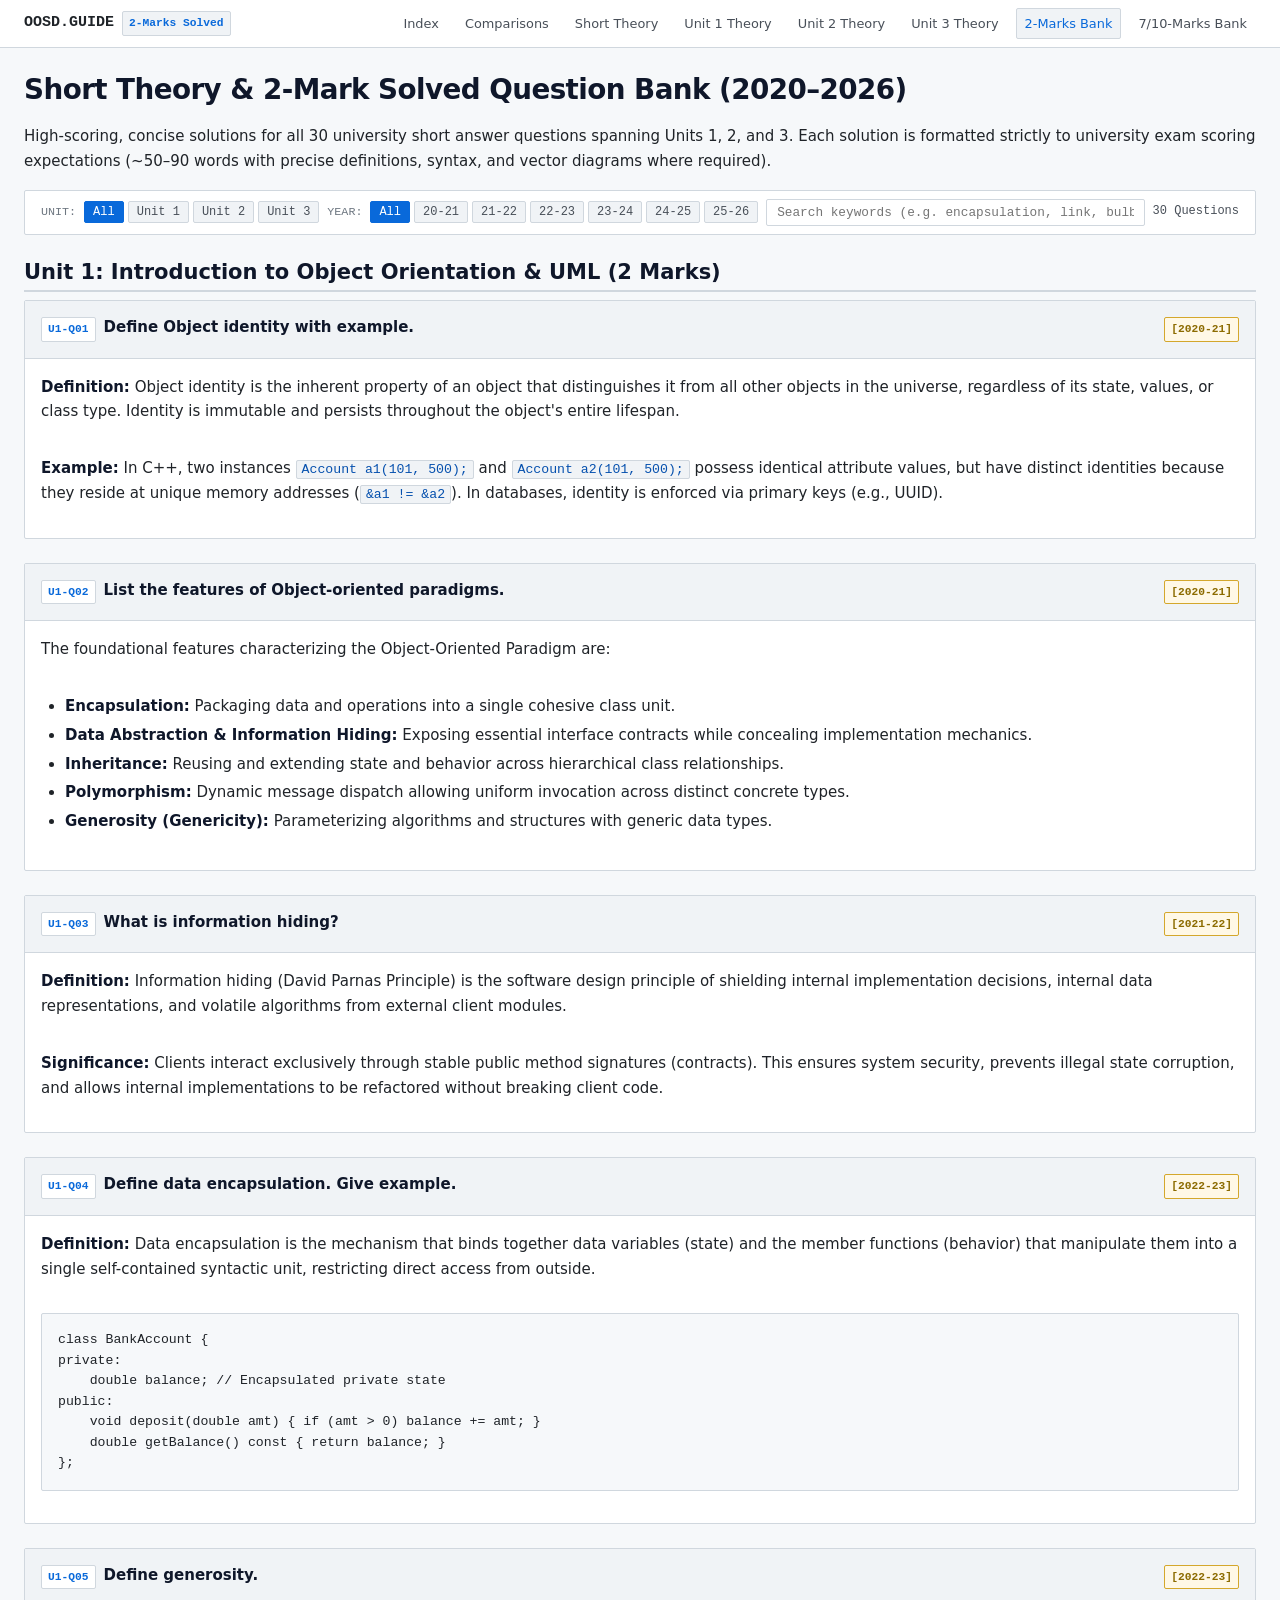
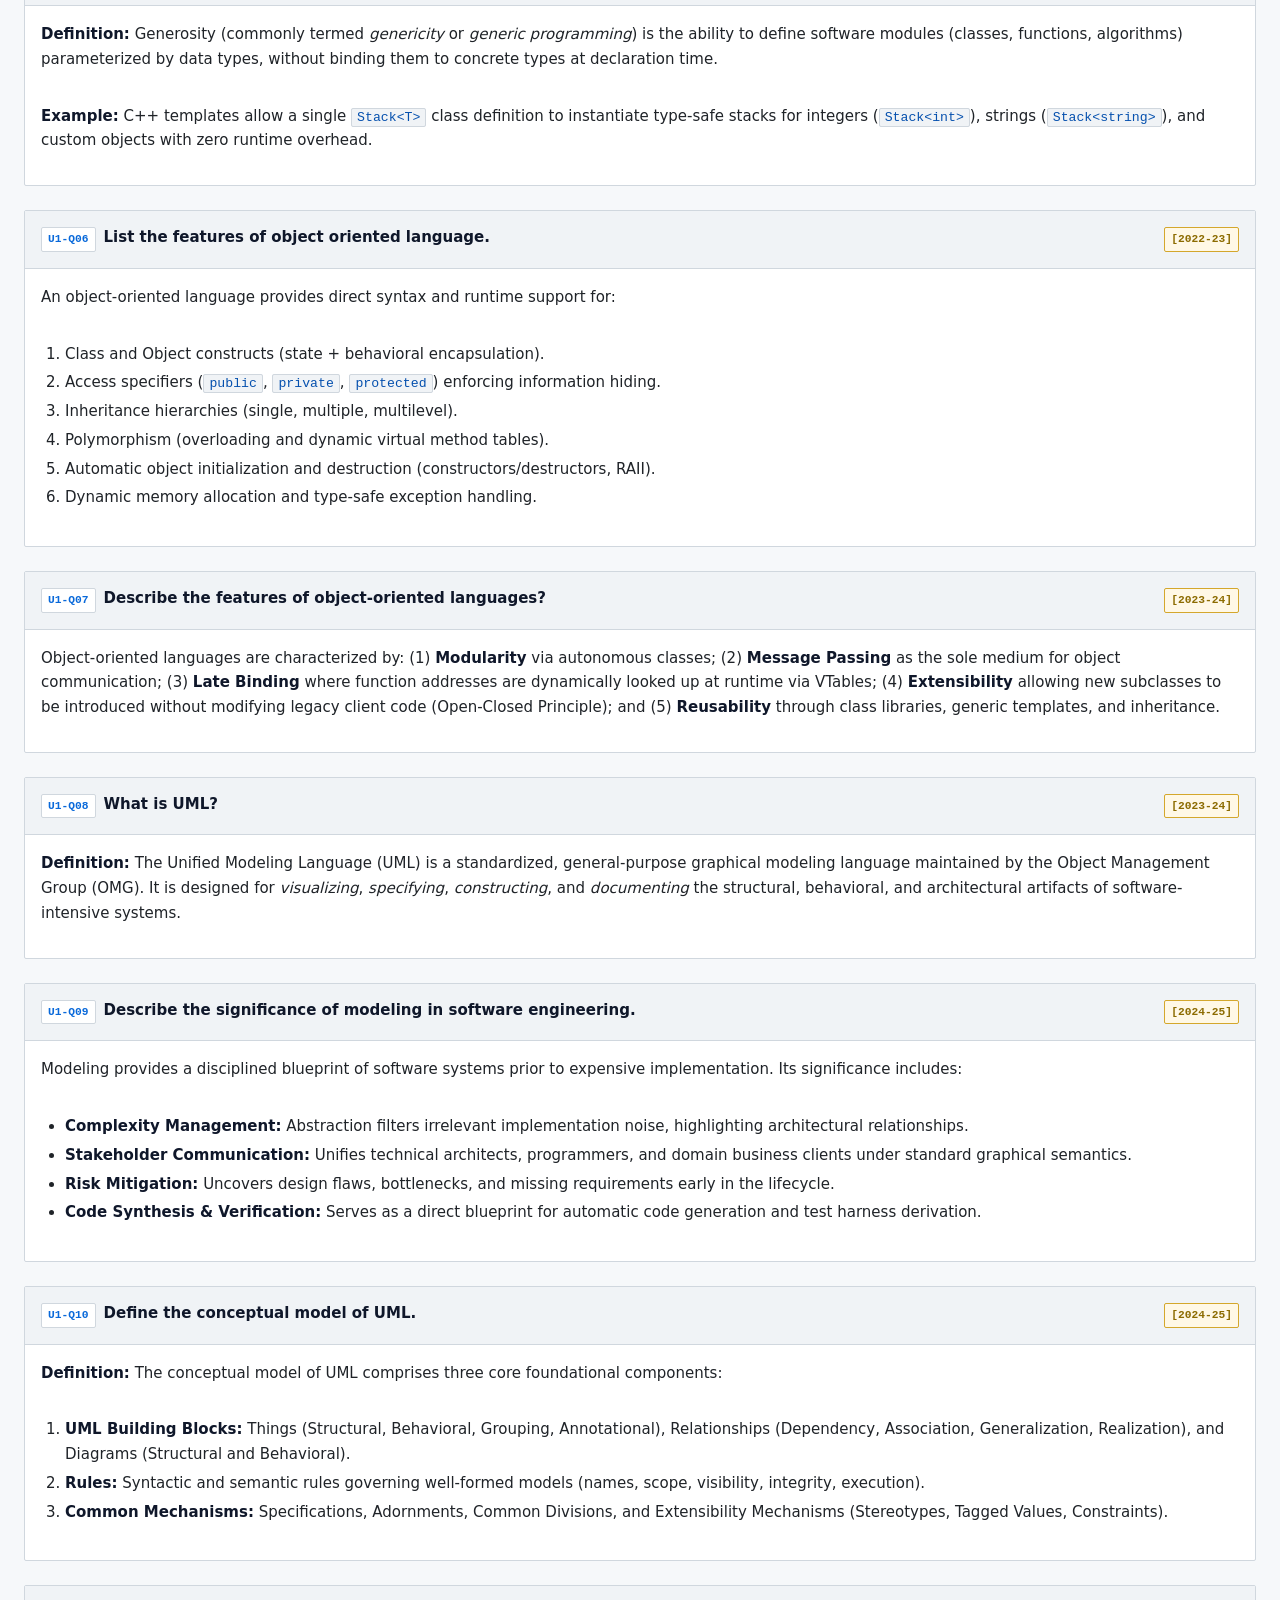
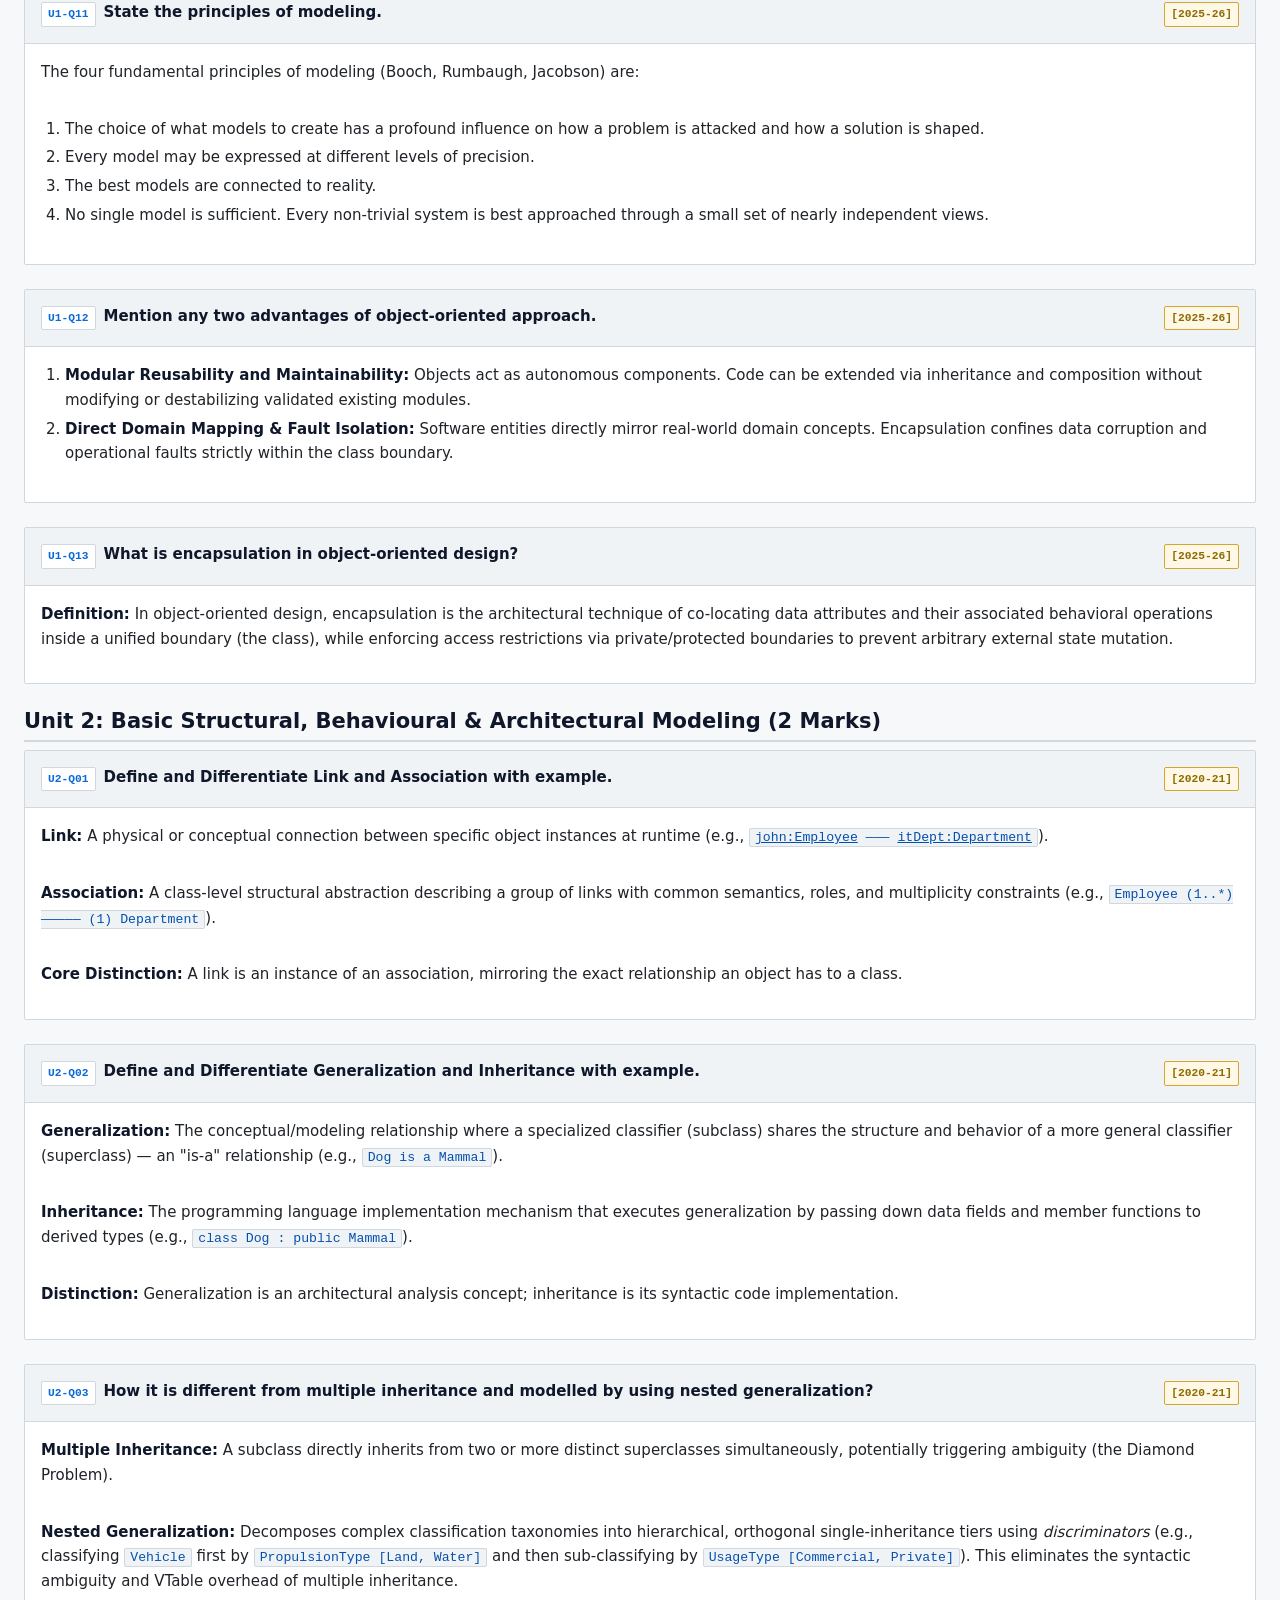
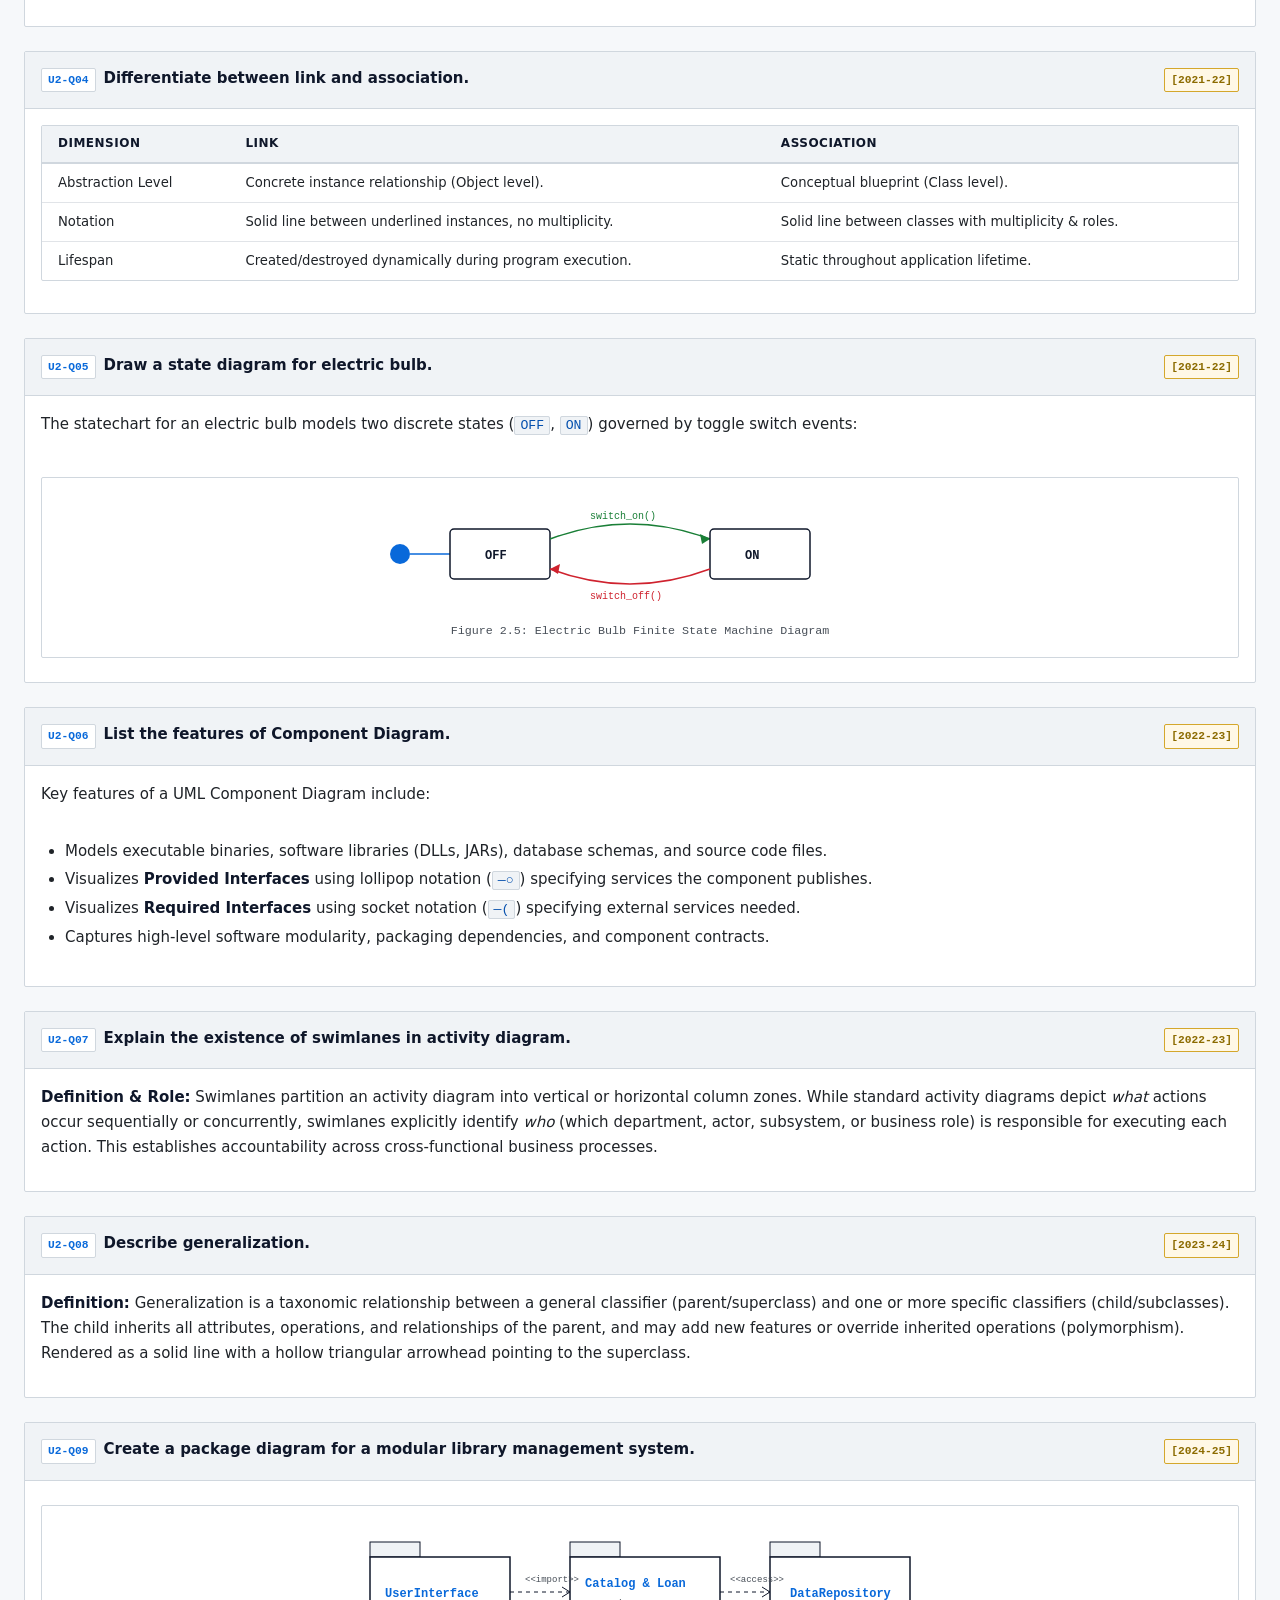
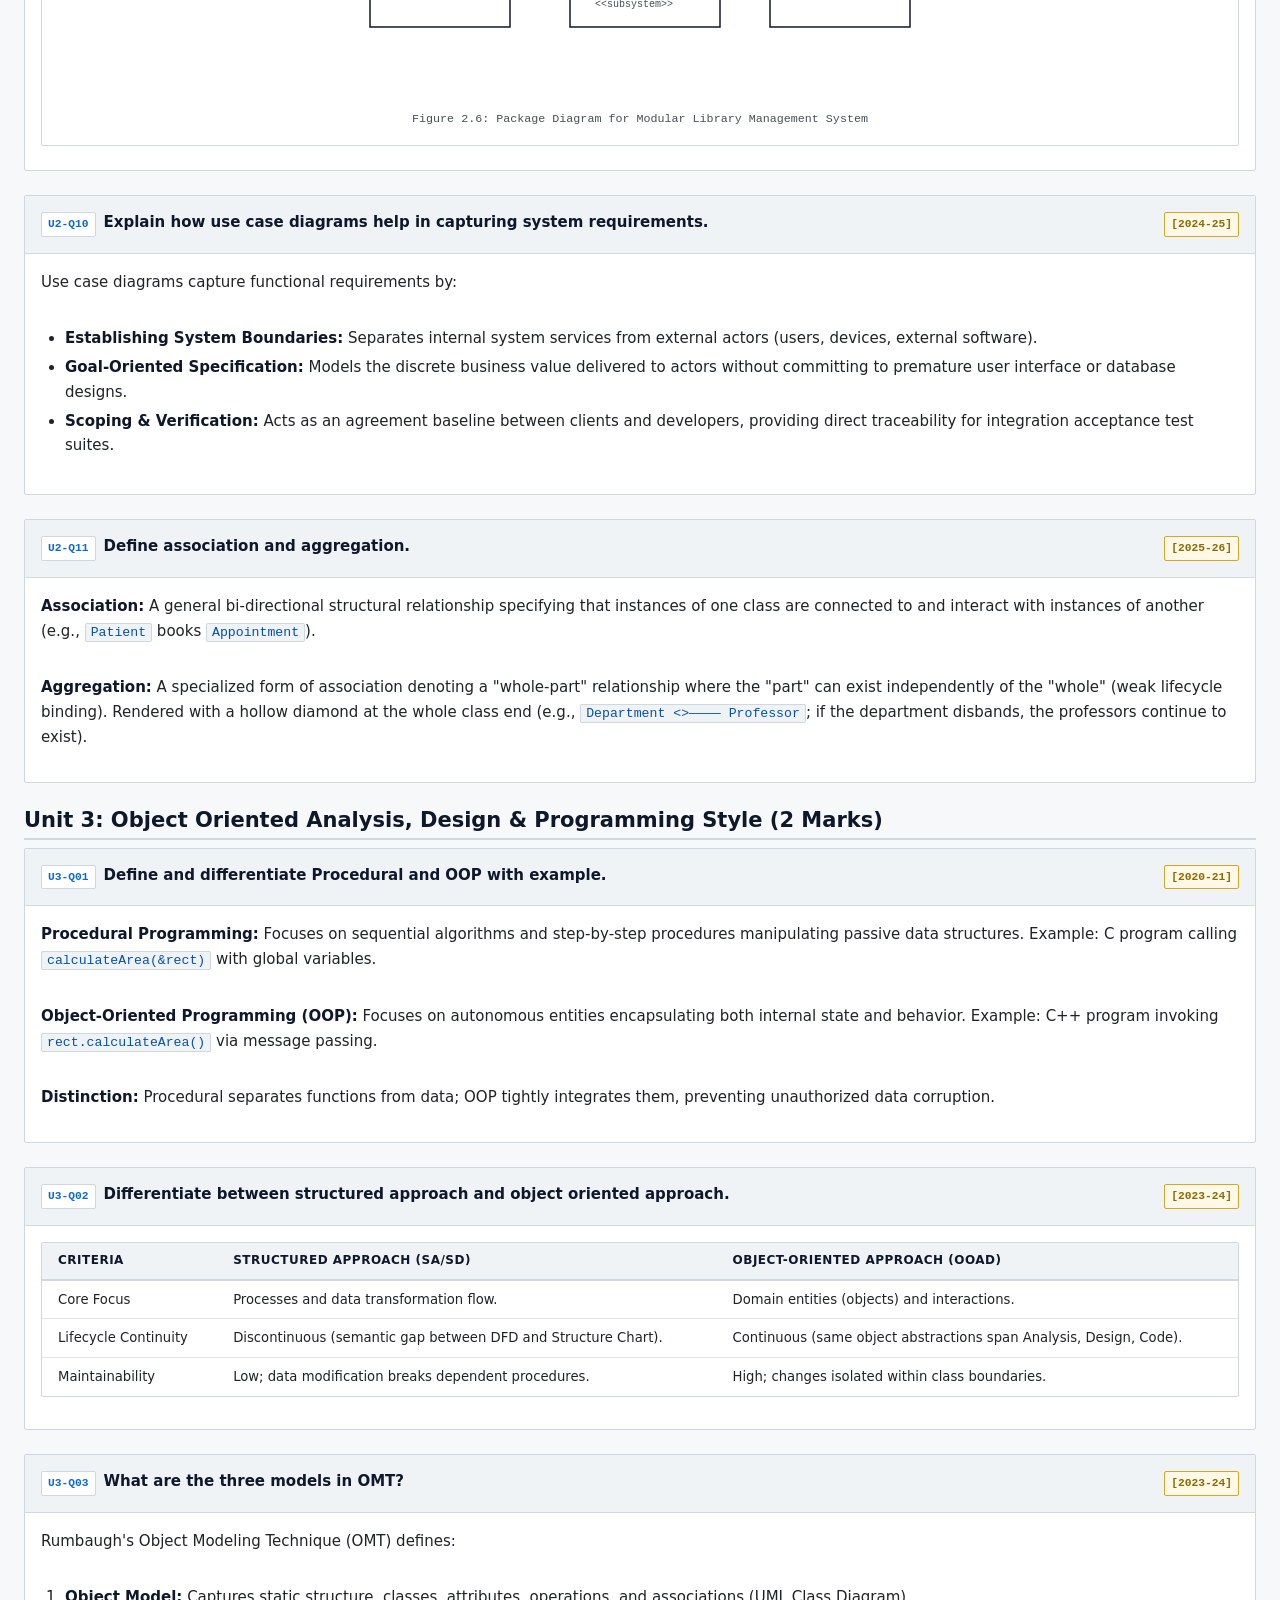
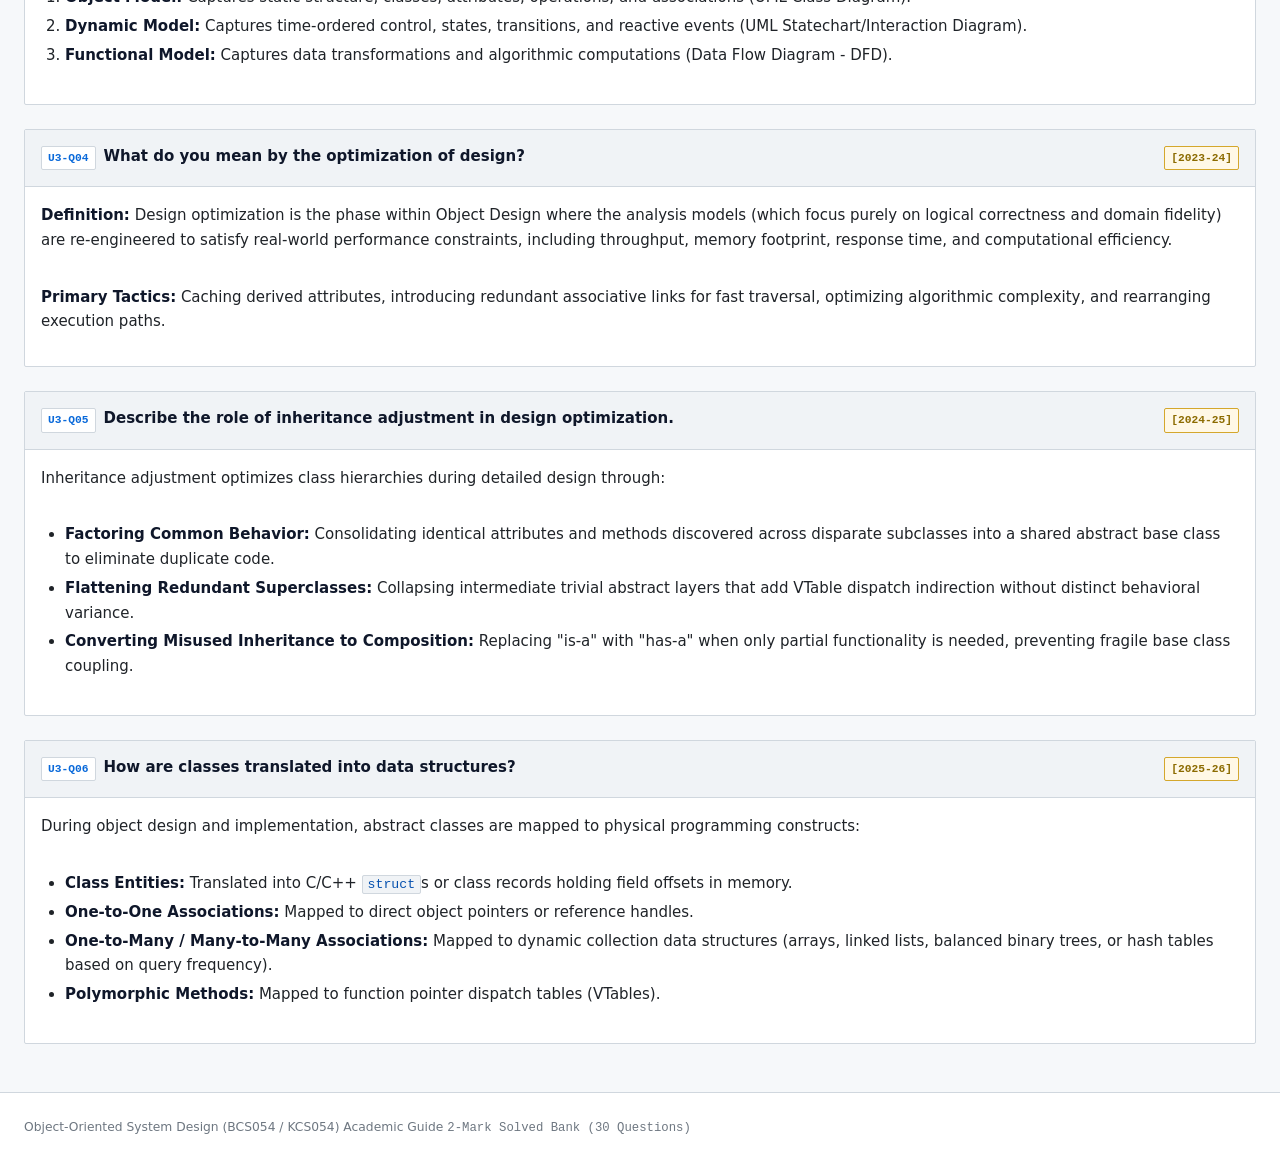
==== commit 4b223bff: "feat: add dedicated Master Comparison Compendium page with 21 high-yield comparison tables and vecto" ====
--- a/2marks.html
+++ b/2marks.html
@@ -17,6 +17,7 @@
       </div>
       <nav class="nav-links">
         <a href="index.html">Index</a>
+        <a href="comparisons.html">Comparisons</a>
         <a href="short_theory.html">Short Theory</a>
         <a href="unit1.html">Unit 1 Theory</a>
         <a href="unit2.html">Unit 2 Theory</a>
--- a/css/style.css
+++ b/css/style.css
@@ -584,21 +584,150 @@
   padding-bottom: 4px;
 }
 
+/* Comparison Cards */
+.comparison-card {
+  background-color: var(--bg-surface);
+  border: 1px solid var(--border);
+  border-radius: var(--radius-sm);
+  padding: var(--space-4);
+  margin-bottom: var(--space-4);
+  box-shadow: 0 1px 3px rgba(0, 0, 0, 0.03);
+}
+
+.comparison-header {
+  display: flex;
+  justify-content: space-between;
+  align-items: baseline;
+  flex-wrap: wrap;
+  gap: var(--space-2);
+  margin-bottom: var(--space-3);
+  border-bottom: 2px solid var(--border-subtle);
+  padding-bottom: var(--space-2);
+}
+
+.comparison-header h3 {
+  margin: 0;
+  font-size: 1.15rem;
+  color: var(--accent);
+}
+
+.exam-tag {
+  font-family: var(--font-mono);
+  font-size: 0.78rem;
+  font-weight: 600;
+  color: #b91c1c;
+  background-color: #fef2f2;
+  border: 1px solid #fecaca;
+  padding: 2px 8px;
+  border-radius: var(--radius-sm);
+}
+
+.takeaway {
+  margin-top: var(--space-2);
+  margin-bottom: 0;
+  padding: var(--space-2) var(--space-3);
+  background-color: #eff6ff;
+  border-left: 3px solid var(--accent);
+  font-size: 0.9rem;
+  color: #1e3a8a;
+  border-radius: 0 var(--radius-sm) var(--radius-sm) 0;
+}
+
+.takeaway strong {
+  color: #1e40af;
+}
+
+
 /* Footer */
 footer.app-footer {
   border-top: 1px solid var(--border);
   background-color: var(--bg-surface);
-  padding: var(--space-3) var(--space-4);
+  padding: var(--space-4);
   font-size: 0.82rem;
   color: var(--text-muted);
-  display: flex;
-  justify-content: space-between;
-  align-items: center;
   margin-top: auto;
 }
 
+.footer-container {
+  max-width: 1350px;
+  margin: 0 auto;
+  display: grid;
+  grid-template-columns: 2fr 1fr 1fr;
+  gap: var(--space-4);
+}
+
+.footer-col h4 {
+  font-size: 0.8rem;
+  text-transform: uppercase;
+  letter-spacing: 0.5px;
+  color: var(--text-secondary);
+  margin-bottom: var(--space-2);
+}
+
+.footer-desc {
+  color: var(--text-muted);
+  font-size: 0.82rem;
+  line-height: 1.5;
+}
+
+.footer-links {
+  list-style: none;
+  padding-left: 0;
+  margin-bottom: 0;
+}
+
+.footer-links li {
+  margin-bottom: var(--space-1);
+}
+
+.footer-links a {
+  color: var(--text-secondary);
+  font-size: 0.82rem;
+}
+
+.footer-links a:hover {
+  color: var(--accent);
+}
+
+.footer-bottom {
+  max-width: 1350px;
+  margin: var(--space-3) auto 0;
+  padding-top: var(--space-2);
+  border-top: 1px solid var(--border-subtle);
+  text-align: center;
+  font-size: 0.78rem;
+  color: var(--text-muted);
+}
+
 footer .footer-meta {
   font-family: var(--font-mono);
+}
+
+/* Exam-focused table variant */
+table.exam-table {
+  width: 100%;
+  border-collapse: collapse;
+  font-size: 0.88rem;
+  text-align: left;
+  border: 1px solid var(--border);
+}
+
+table.exam-table th {
+  padding: var(--space-2) var(--space-3);
+  font-weight: 600;
+  color: #0f172a;
+  font-size: 0.8rem;
+  text-transform: uppercase;
+  letter-spacing: 0.5px;
+  background-color: var(--bg-subtle);
+  border-bottom: 2px solid var(--border);
+}
+
+table.exam-table td {
+  padding: var(--space-2) var(--space-3);
+  border-bottom: 1px solid var(--border-subtle);
+  color: var(--text-primary);
+  vertical-align: top;
 }
 
 /* Responsive */
@@ -617,4 +746,8 @@
     gap: var(--space-2);
     align-items: flex-start;
   }
-}
+  .footer-container {
+    grid-template-columns: 1fr;
+  }
+}
+
